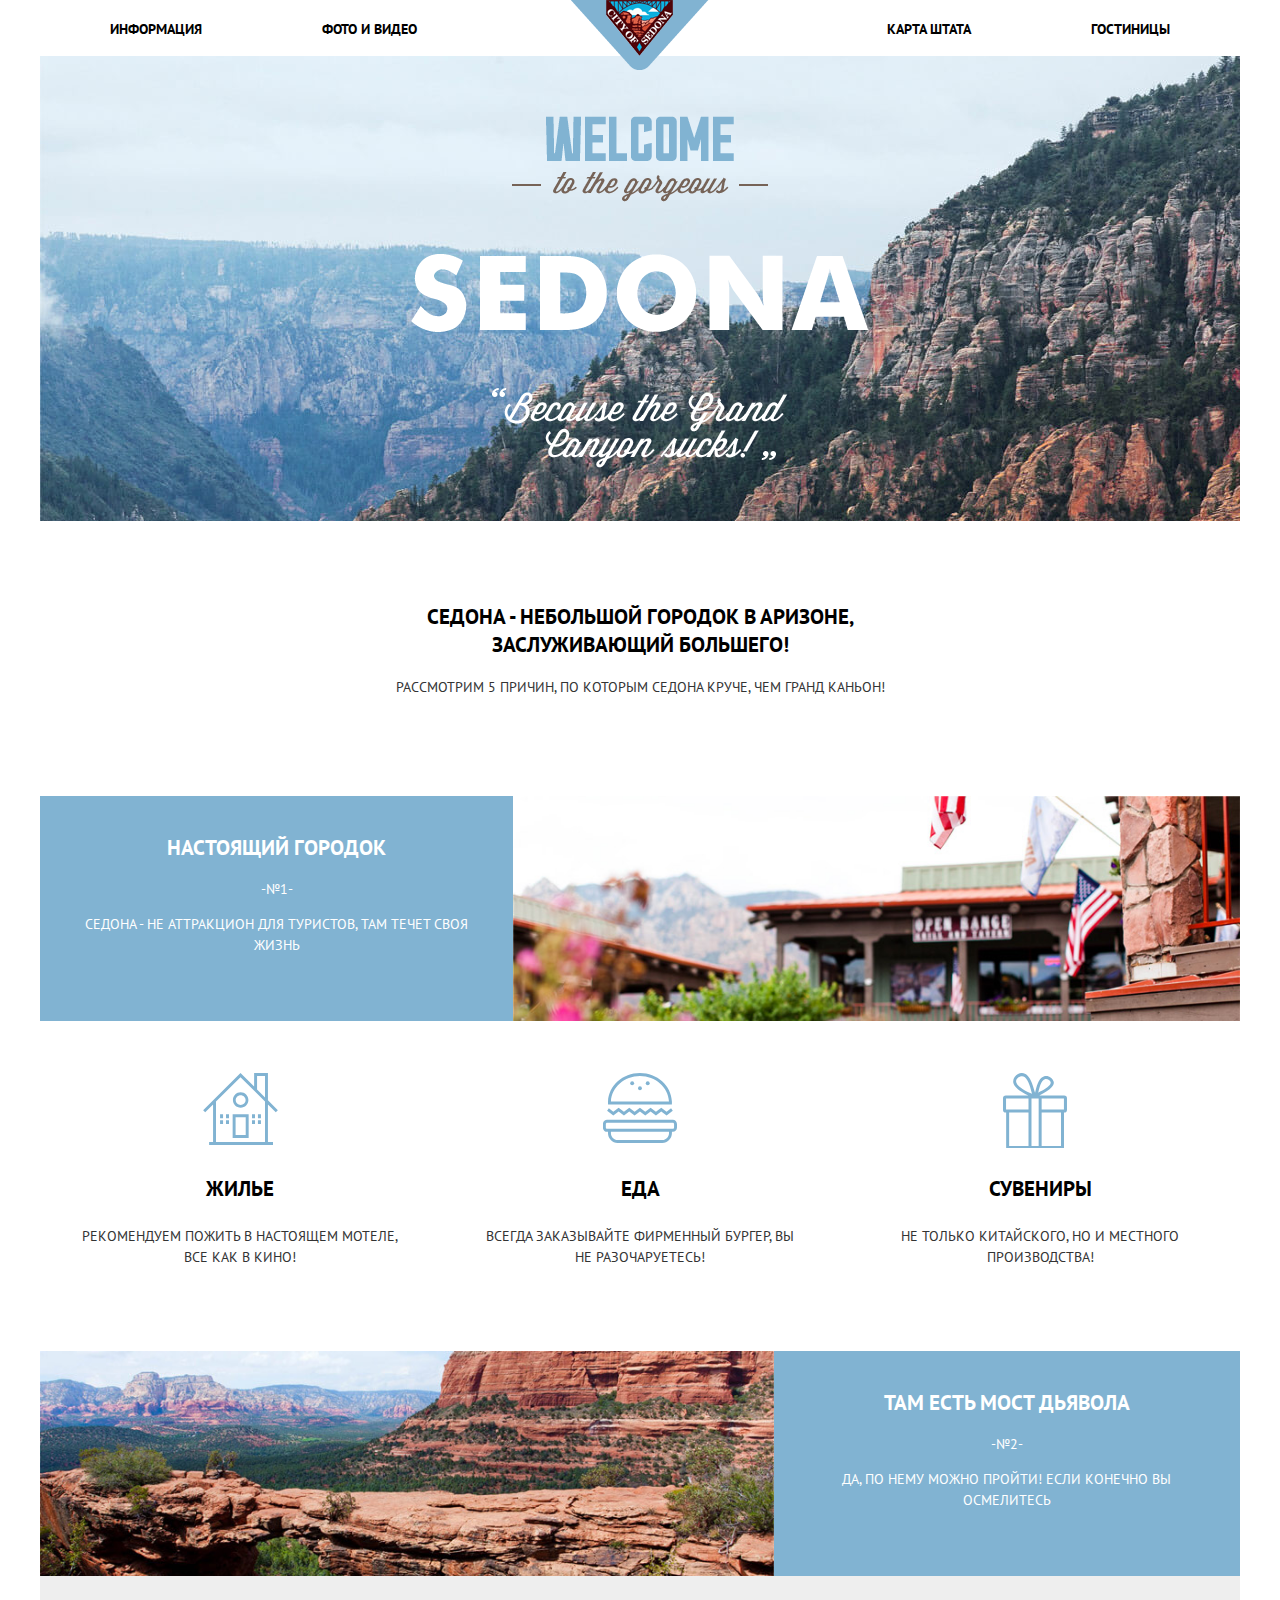
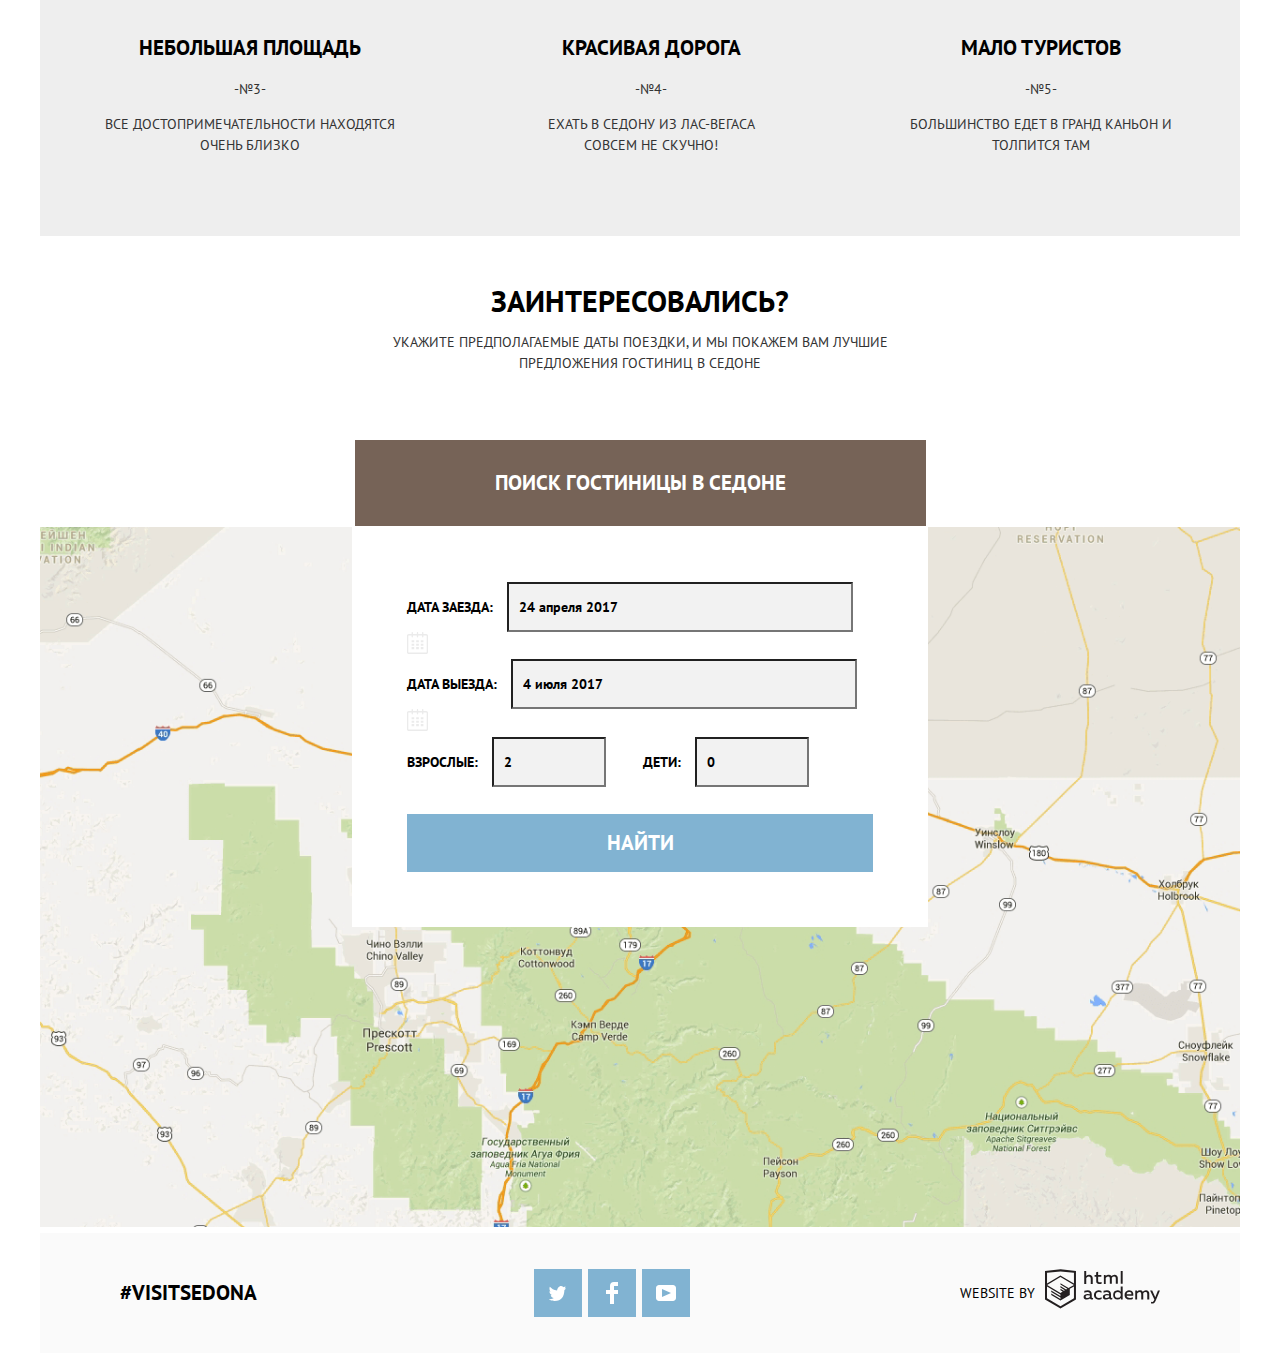
==== index.html @ d000ff0a "Изменения в сетке" ====
<!DOCTYPE html>
<html lang="ru">
  <head>
    <meta charset="utf-8">
    <title>Sedona</title>
    <link href="https://fonts.googleapis.com/css?family=PT+Sans:400,700&amp;subset=cyrillic" rel="stylesheet">
    <link href="css/normalize.css" rel="stylesheet">
    <link href="css/style.css" rel="stylesheet">
  </head>
  <body>
    <div class="container">
      <header class="main-header">
      <nav class="main-navigation">
        <a href="#" class="main-header-logo">
          <img src="img/logo.png" width="138" height="70" alt="Логотип города"></a>
        <ul class="site-navigation">
          <li class="site-navigation-item"><a href="#">Информация</a></li>
          <li class="site-navigation-item"><a href="#">Фото и видео</a></li>
          <li class="site-navigation-item"><a href="#">Карта штата</a></li>
          <li class="site-navigation-item"><a href="inner.html">Гостиницы</a></li>
        </ul>
      </nav>
    </header>
    <main class="main-page">
      <h1 class="visually-hidden">Седона</h1>
      <div class="city-view">
        <img src="img/name-sedona.png" width="458" height="352" alt="Sedona">
      </div>
      <section class="description">    
        <h2 class="visually-hidden">Описание</h2>
        <div class="description-wrap">
          <b class="city-description">Седона - небольшой городок в Аризоне, заслуживающий большего!</b>
          <p class="features-description">Рассмотрим 5 причин, по которым Седона круче, чем Гранд Каньон!</p>
        </div>
      </section>
      <section class="features">
        <h2 class="visually-hidden">Преимущества</h2>
          <ul class="features-list">
            <li class="feature-item-wrapper">
              <div class="feature-item feature-item-large">
                <h3>Настоящий городок</h3>
                <span>-№1-</span>
                <p>Седона - не аттракцион для туристов, там течет своя жизнь</p>
              </div>
              <div class="img-wrap"><img src="img/small-town.jpg" width="800" height="401" alt="Маленький городок"></div>
            </li>
            <li class="guideline">
              <h3 class="visually-hidden">Рекомендации</h3>
              <ul class="guideline-list">
                <li class="guideline-item guideline-item-housing">
                  <h4>Жилье</h4>
                  <p>Рекомендуем пожить в настоящем мотеле, все как в кино!</p>
                </li>
                <li class="guideline-item guideline-item-food">
                  <h4>Еда</h4>
                  <p>Всегда заказывайте фирменный бургер, вы не разочаруетесь!</p>
                </li>
                <li class="guideline-item guideline-item-souvenirs">
                  <h4>Сувениры</h4>
                  <p>Не только китайского, но и местного производства!</p>
                </li>
              </ul>
            </li>
            <li class="feature-item-wrapper">
              <div class="img-wrap"><img src="img/devil-bridge.jpg" width="800" height="400" alt="Мост дьявола"></div>
              <div class="feature-item feature-item-large">
                <h3>Там есть мост дьявола</h3>
                <span>-№2-</span>
                <p>Да, по нему можно пройти! Если конечно вы осмелитесь</p>
              </div>
            </li>
            <li class="feature-items"><ul class="features-list-small"><li class="feature-item feature-item-small">
              <h3>Небольшая площадь</h3>
              <span>-№3-</span>
              <p>Все достопримечательности находятся очень близко</p>
            </li>
            <li class="feature-item feature-item-small">
              <h3>Красивая дорога</h3>
              <span>-№4-</span>
              <p>Ехать в Седону из Лас-Вегаса совсем не скучно!</p>
            </li>
            <li class="feature-item feature-item-small">
              <h3>Мало туристов</h3>
              <span>-№5-</span>
              <p>Большинство едет в Гранд Каньон и толпится там</p>
            </li></ul></li>
          </ul>
      </section>
      <section class="search">
        <h2 class="visually-hidden">Поиск гостиницы</h2>
        <div class="search-wrap">
          <b class="interesting-search">Заинтересовались?</b>
          <p class="search-instruction">Укажите предполагаемые даты поездки,
          и мы покажем вам лучшие предложения гостиниц в Седоне</p>
        </div>
        <a href="#" class="button search-button">Поиск гостиницы в Седоне</a>
      </section>
      <div class="map">
        <img src="img/map.png" width="1280" height="747" alt="Карта Седоны">
        <article class="modal modal-search">
          <form class="hotel-search" method="get" action="https://echo.htmlacademy.ru">
            <p class="search-option search-option-large">
              <label class="search-name">Дата заезда:
                <input class="search-input" type="text" name="arrival" value="24 апреля 2017">
                <svg xmlns="http://www.w3.org/2000/svg" width="21" height="22" viewBox="0 0 21 22"><path d="M19.251 2.025h-2.845V.648c0-.381-.294-.689-.656-.689-.363 0-.656.308-.656.689v1.377h-3.938V.648c0-.381-.294-.689-.655-.689-.363 0-.657.308-.657.689v1.377H5.906V.648c0-.381-.294-.689-.656-.689-.363 0-.657.308-.657.689v1.377H1.75C.784 2.025 0 2.847 0 3.862v16.302C0 21.179.784 22 1.75 22h17.501c.966 0 1.749-.821 1.749-1.836V3.862c0-1.015-.783-1.837-1.749-1.837zm.437 18.139a.448.448 0 0 1-.437.459H1.75a.45.45 0 0 1-.438-.459V3.862a.45.45 0 0 1 .438-.459h2.844v1.378c0 .381.294.689.657.689.362 0 .656-.308.656-.689V3.403h3.938v1.378c0 .381.294.689.657.689.361 0 .655-.308.655-.689V3.403h3.938v1.378c0 .381.293.689.656.689.362 0 .656-.308.656-.689V3.403h2.845c.241 0 .437.206.437.459v16.302z"/><path d="M4.594 8.225h2.625v2.066H4.594zM4.594 11.668h2.625v2.067H4.594zM4.594 15.112h2.625v2.066H4.594zM9.188 15.112h2.625v2.066H9.188zM9.188 11.668h2.625v2.067H9.188zM9.188 8.225h2.625v2.066H9.188zM13.781 15.112h2.625v2.066h-2.625zM13.781 11.668h2.625v2.067h-2.625zM13.781 8.225h2.625v2.066h-2.625z"/></svg>
              </label>
            </p>
            <p class="search-option search-option-large">
              <label class="search-name">Дата выезда:
                <input class="search-input" type="text" name="departure" value="4 июля 2017">
                <svg xmlns="http://www.w3.org/2000/svg" width="21" height="22" viewBox="0 0 21 22"><path d="M19.251 2.025h-2.845V.648c0-.381-.294-.689-.656-.689-.363 0-.656.308-.656.689v1.377h-3.938V.648c0-.381-.294-.689-.655-.689-.363 0-.657.308-.657.689v1.377H5.906V.648c0-.381-.294-.689-.656-.689-.363 0-.657.308-.657.689v1.377H1.75C.784 2.025 0 2.847 0 3.862v16.302C0 21.179.784 22 1.75 22h17.501c.966 0 1.749-.821 1.749-1.836V3.862c0-1.015-.783-1.837-1.749-1.837zm.437 18.139a.448.448 0 0 1-.437.459H1.75a.45.45 0 0 1-.438-.459V3.862a.45.45 0 0 1 .438-.459h2.844v1.378c0 .381.294.689.657.689.362 0 .656-.308.656-.689V3.403h3.938v1.378c0 .381.294.689.657.689.361 0 .655-.308.655-.689V3.403h3.938v1.378c0 .381.293.689.656.689.362 0 .656-.308.656-.689V3.403h2.845c.241 0 .437.206.437.459v16.302z"/><path d="M4.594 8.225h2.625v2.066H4.594zM4.594 11.668h2.625v2.067H4.594zM4.594 15.112h2.625v2.066H4.594zM9.188 15.112h2.625v2.066H9.188zM9.188 11.668h2.625v2.067H9.188zM9.188 8.225h2.625v2.066H9.188zM13.781 15.112h2.625v2.066h-2.625zM13.781 11.668h2.625v2.067h-2.625zM13.781 8.225h2.625v2.066h-2.625z"/></svg>
              </label>
            </p>
            <p class="search-option search-option-small">
              <label class="search-name">Взрослые:
                <input class="search-input" type="number" name="adult" value="2">
              </label>
            </p>
            <p class="search-option search-option-small">
              <label class="search-name">Дети:
                <input class="search-input" type="number" name="child" value="0">
              </label>
            </p>
            <button class="button search-button-submit" type="submit">Найти</button>
          </form>
        </article>
      </div>
    </main>
    <footer class="main-footer">
      <strong class="footer-visit">#VISITSEDONA</strong>
      <div class="footer-social">
        <ul class="social-list">
          <li><div class="row"><a class="button social-button" href="#"><span class="visually-hidden">Твиттер</span>
            <svg class="social-icon" xmlns="http://www.w3.org/2000/svg" xmlns:xlink="http://www.w3.org/1999/xlink" width="17" height="15" viewBox="0 0 17 15"><path d="M10.95.144c1.685-.496 2.984.27 3.577 1.179.673-.231 1.331-.481 2.011-.708a2.345 2.345 0 0 1-.857 1.768c.685.17 1.304-.491 1.304-.491-.169 1-1.006 1.788-1.563 2.024-.231 6.75-3.175 11.217-10.077 11.082h-.446c-.41 0-4.164-.46-4.898-1.887 2.271.196 3.893-.422 4.693-1.177-.96-.3-2.679-.477-2.979-2.95.349.106.564.228 1.19.119C1.705 8.247.374 7.53.448 5.33c.285.328 1.067.536 1.34.472C1.085 5.561-.182 2.442.894.85c1.818 1.854 3.735 3.606 7.152 3.773C8.254 2.33 9.183.793 10.95.144z"/></svg></a></div></li>
          <li><div class="row"><a class="button social-button" href="#"><span class="visually-hidden">Фейсбук</span>
            <svg class="social-icon" xmlns="http://www.w3.org/2000/svg" width="12" height="22" viewBox="0 0 12 22"><path d="M12 4V0H8a4 4 0 0 0-4 4v4H0v4h4v10h4V12h4V8H8V4h4z"/></svg></a></div></li>
          <li><div class="row"><a class="button social-button" href="#"><span class="visually-hidden">Ютуб</span>
            <svg class="social-icon" xmlns="http://www.w3.org/2000/svg" xmlns:xlink="http://www.w3.org/1999/xlink" width="20" height="16" viewBox="0 0 20 16"><path d="M17 0H3C1.35 0 0 1.35 0 3v10c0 1.65 1.35 3 3 3h14c1.65 0 3-1.35 3-3V3c0-1.65-1.35-3-3-3zM6.027 11.998V4.002L15.014 8l-8.987 3.998z"/></svg></a></div></li>
        </ul>
      </div>
      <div class="footer-copyright">
        <p>Website by</p>
        <a href="https://htmlacademy.ru/intensive/htmlcss">
          <svg class="logo-htmlacademy" id="Layer_1" data-name="Layer 1" xmlns="http://www.w3.org/2000/svg" width="115" height="40" viewBox="0 0 108.08 36.85"><title>logo-htmlacademy-small1</title><path d="M44.61,26.88a2,2,0,0,0,.55-0.1v1.33a3.25,3.25,0,0,1-1.18.21,1.67,1.67,0,0,1-1.67-1,4.84,4.84,0,0,1-3.14,1.08c-1.51,0-2.91-.83-2.91-2.55,0-2.13,2-2.79,3.71-2.79a11.08,11.08,0,0,1,2.17.25v-0.3c0-1-.76-1.77-2.19-1.77a7.42,7.42,0,0,0-3,.64v-1.7a10.21,10.21,0,0,1,3.19-.55c2.36,0,3.81,1.12,3.81,3.65v3a0.54,0.54,0,0,0,.49.59h0.17Zm-6.44-1.13A1.35,1.35,0,0,0,39.63,27h0.11a3.39,3.39,0,0,0,2.41-1V24.58a9.72,9.72,0,0,0-1.81-.21c-1,0-2.16.33-2.16,1.38h0Zm12.36-6.11a5,5,0,0,1,2.57.64V22a4.08,4.08,0,0,0-2.3-.7,2.75,2.75,0,1,0,0,5.49,5,5,0,0,0,2.43-.64v1.71a6.27,6.27,0,0,1-2.76.57A4.21,4.21,0,0,1,46,24.51q0-.21,0-0.41a4.32,4.32,0,0,1,4.18-4.46h0.38Zm12.17,7.24a2,2,0,0,0,.55-0.1v1.33a3.25,3.25,0,0,1-1.18.21,1.67,1.67,0,0,1-1.67-1,4.84,4.84,0,0,1-3.14,1.08c-1.51,0-2.91-.83-2.91-2.55,0-2.13,2-2.79,3.71-2.79a11.08,11.08,0,0,1,2.17.25v-0.3c0-1-.76-1.77-2.19-1.77a7.42,7.42,0,0,0-3,.64v-1.7a10.21,10.21,0,0,1,3.19-.55c2.36,0,3.81,1.12,3.81,3.65v3a0.54,0.54,0,0,0,.49.59h0.17Zm-6.44-1.13A1.35,1.35,0,0,0,57.73,27h0.11a3.39,3.39,0,0,0,2.41-1V24.58a9.72,9.72,0,0,0-1.81-.21c-1.06,0-2.16.33-2.16,1.38h0ZM73,16V28.2H71.35V26.88a3.88,3.88,0,0,1-3.19,1.54,4.4,4.4,0,0,1,0-8.78,3.81,3.81,0,0,1,3,1.3V16H73Zm-4.53,5.22a2.76,2.76,0,1,0,0,5.52A2.86,2.86,0,0,0,71.15,25V23A2.91,2.91,0,0,0,68.49,21.27ZM79,19.64c3.31,0,4.46,2.68,3.92,5.09H76.7c0.21,1.5,1.67,2.11,3.19,2.11a6.11,6.11,0,0,0,2.64-.59v1.6a7.14,7.14,0,0,1-3,.57C77,28.42,74.78,27,74.78,24a4.18,4.18,0,0,1,4-4.39H79Zm0.09,1.54a2.28,2.28,0,0,0-2.44,2.1v0.06H81.3A2,2,0,0,0,79.13,21.18Zm5.73,7V19.87h1.65v1a3.81,3.81,0,0,1,2.78-1.27A2.86,2.86,0,0,1,91.89,21a4.12,4.12,0,0,1,2.91-1.33A3.06,3.06,0,0,1,98,23V28.2h-1.9V23.05a1.59,1.59,0,0,0-1.42-1.75H94.42a2.8,2.8,0,0,0-2.07,1.12V28.2h-1.9V23.05A1.59,1.59,0,0,0,89,21.31H88.8a3,3,0,0,0-2.21,1.29v5.63H84.86Zm21.31-8.33h1.9l-3.91,9.46c-0.9,2.17-2.09,2.86-3.35,2.86a4.76,4.76,0,0,1-1.1-.14V30.46a2.86,2.86,0,0,0,.85.12c0.9,0,1.58-.64,2.07-1.9l0.17-.42-4-8.4h2l2.86,6.29ZM38.73,1.46V6.22a3.81,3.81,0,0,1,2.7-1.14,3.25,3.25,0,0,1,3.44,3.4v5.15H43V8.72a1.81,1.81,0,0,0-1.61-2h-0.3a2.93,2.93,0,0,0-2.32,1.39v5.52h-1.9V1.46h1.9ZM49.94,2.31v3h3V6.91h-3v3.81c0,1.1.5,1.46,1.58,1.46a4.49,4.49,0,0,0,1.69-.33v1.6A6.8,6.8,0,0,1,51,13.8a2.55,2.55,0,0,1-2.86-2.74V6.89H46.58V5.26h1.5V2.74Zm5.4,11.31V5.28H57v1A3.81,3.81,0,0,1,59.77,5a2.86,2.86,0,0,1,2.6,1.33A4.12,4.12,0,0,1,65.28,5,3.06,3.06,0,0,1,68.44,8.4v5.21h-1.9V8.46a1.59,1.59,0,0,0-1.42-1.75H64.89a2.8,2.8,0,0,0-2.07,1.12v5.78h-1.9V8.46A1.59,1.59,0,0,0,59.5,6.71H59.27A3,3,0,0,0,57.06,8v5.63H55.34ZM71.17,1.45H73V13.6H71.17V1.45ZM14.71,0H14.55L0,1.54V28.21l14.55,8.66,14.55-8.66V1.54Zm12.5,27.1L14.55,34.64,1.9,27.12V16.18l12.59,7.5V25L5.86,19.9v1.31l8.68,5.21v1.39L5.87,22.65V24l8.68,5.21,8.75-5.24V18.31L27.2,16V27.12Zm0-12.53-3.48,2-1.6,1L14.51,13v1.31L21,18.23H21l-0.14.09-1,.54-5.37-3.2V17l4.24,2.52-1,.67-3.2-1.9v1.31l2.1,1.24L14.5,22.1,2,14.65,14.51,7.11Zm0-1.32L14.49,5.76,1.91,13.25v-10L14.56,1.92,27.21,3.25v10h0Z" transform="translate(0 -0.02)"/></svg>
        </a>
      </div>
    </footer></div>
  </body>
</html>
---- css/style.css ----
body {
    margin: 0;
    padding: 0;
  
    font-family: "PT Sans", Arial, sans-serif;
    font-size: 14px;
    line-height: 21px;
    font-weight: 400;
    color: #333333;
    text-transform: uppercase;
    
    background-color: #ffffff;
  }
a {
    text-decoration: none;
  }
  img {
    max-width: 100%;
    height: auto;
  }
.main-header {
    height: 56px;
  }
.main-navigation {
    line-height: 26px;
    font-weight: bold;
    color: #000000;
    height: 56px;
    background-color: #ffffff;
    display: flex;
    position: relative;
  }
.container {
  padding: 0;
  margin:0 auto;
  max-width:1200px;
  padding:0 40px;
}
.main-header-logo {
    width: 138px;
    height: 70px;
    position: absolute;
    top: 0;
    left: 50%;
    margin-left:-69px; 
  }
.site-navigation {
    margin:0 auto;
    min-height: 56px;
    width: 1200px;
    list-style: none;
    padding: 0 10px;
    display: flex;
    justify-content: space-between;
  }
.site-navigation-item {
    max-width: 239px;
    padding:16px 60px;
  }
.site-navigation-item:nth-child(2) {
    margin-right:auto; 
  }
.site-navigation a {
    color: #000000;
    text-align: center;
    transition: all 0.10s linear;
  }
.site-navigation a:hover,
.site-navigation a:focus {
    color: #81b3d2;
  }
.site-navigation a:active {
    color: rgba(0, 0, 0, 0.3);
  }
.site-navigation-current a {
    color: #766357;
  }
.city-view {
    background-image: url("../img/index-sedona.jpg");
    background-position: top center;
    background-repeat: no-repeat;
    max-width: 1200px;
    min-height: 465px;
    display: flex;
    padding: 0;
  }
.city-view img {
    margin: auto;
    margin-top: 60px;   
  }
.description {
    background-color:transparent;
    text-align: center;
    line-height: 26px;
    background-image: url("../img/frame.png");
    background-position: top center;
    background-repeat: no-repeat;
    min-height: 275px;
    display: flex;  
  }  
.description-wrap {
    margin: auto;
    width: 575px;
  }
.description b {
    font-size: 21px;
    font-weight: bold;
    color: #000000;
  }
.features-list,
.guideline-list {
    list-style: none;   
    margin: 0;
    padding: 0;
  }
.features-list {
  display: flex;
  flex-direction: column;
  max-width: 1200px;
}
.feature-item-wrapper {
    min-height:;
    max-width: 1200px;
    padding: 0;
    display: flex;
  }
.feature-item.feature-item-large {
    text-align: center;
    color: #ffffff;
    padding:20px 40px;
    background-color: #81b3d2;
    margin: 0;
  }
.feature-item-wrapper .img-wrap {
    height:225px ;
    width: 800px;
    overflow: hidden;
  }
.feature-item.feature-item-large h3 {
    font-size: 21px;
    font-weight: bold;
    color: #ffffff;
  }
.guideline-list {
    display: flex;
    min-height:330px;
    justify-content: space-between;
    background-color: white;
    margin:0;
    align-items: center;
    width:100%;
  }
.guideline-item {
    text-align: center;
    width: 33.33%;
    min-height: 120px;
    padding: 40px;
    padding-top: 100px;
    position: relative;
  }
.guideline-item-housing::before {
    content: "";
    position: absolute;
    top:60px;
    left:50%;
    margin: -37px;
    width: 75px;
    height: 75px;
    
    background-color: white;
    background-image: url("../img/svg/icon-1.svg");
    background-repeat: no-repeat;
    background-position: 0 0;
  }
  .guideline-item-food::before {
    content: "";
    position: absolute;
    top:60px;
    left:50%;
    margin: -37px;
    width: 75px;
    height: 75px;
    
    background-color: white;
    background-image: url("../img/svg/icon-3.svg");
    background-repeat: no-repeat;
    background-position: 0 0;
  }
  .guideline-item-souvenirs::before {
    content: "";
    position: absolute;
    top:60px;
    left:50%;
    margin: -37px;
    width: 75px;
    height: 75px;
    
    background-color: white;
    background-image: url("../img/svg/icon-2.svg");
    background-repeat: no-repeat;
    background-position: 0 0;
  }
.guideline-item h4 {
    font-size: 21px;
    font-weight: bold;
    color: #000000;
  }
.feature-item {
    text-align: center;
  
    background-color: #eeeeee;
  } 
.feature-item h3 {
    font-size: 21px;
    font-weight: bold;
    color: #000000;
  }
.features-list-small {
    width: 100%;
    min-height: 260px;
    display: flex;
    justify-content: space-between;
    background-color: #eeeeee;
    list-style: none;
    padding: 0;
  }
.feature-item-small {   
    padding: 40px 60px;
}
.search {
    text-align: center;
    min-height: 291px;
    display: flex;
    flex-direction: column;
    justify-content: center;
    align-items: center;
  }
.search-wrap {
    max-width: 500px;
    padding: 52px;
  }
.search b {
    font-size: 30px;
    font-weight: bold;
    color: #000000;
  }
.button {
  display: inline-block;
  padding: 10px 30px;
    font: inherit;
    text-align: center;
    font-weight: bold;
    color: #ffffff;
    vertical-align: middle;
    text-transform: uppercase;
    transition: all 0.10s linear;
   
    background-color: #81b3d2;
    border: none;
  }
.button:hover,
.button:focus {
    background-color: #669ec0;
  }
.button:active {
    background-color: #5496bd;
    color:rgba(255, 255, 255, 0.3);
  }
.search-button {
    font-size: 21px;
    line-height: 26px;
    transition: all 0.10s linear;
    max-width: 576px;
    padding: 30px 140px;

    background-color: #766357;
  }
.search-button:hover,
.search-button:focus {
    background-color: #604e43;
  }
.search-button:active {
    background-color: #503e33;
    color:rgba(255, 255, 255, 0.3);
  }

.search-option {
    color: #000000;
    line-height: 26px;
    font-weight: bold; 
  }
.search-option input {
    font: inherit;
    color: #000000;
    transition: all 0.10s linear;

    background-color: #f2f2f2;
  }
.search-option input:hover {
    background-color: #ebebeb;
  }
.search-option input:focus {
    background-color: #ffffff;
    border: 5px solid #ebebeb;
  }
.search-button-submit {
  width: 100%;
    line-height: 26px;
    font-size: 21px;
  }
.map {
  position: relative;
  max-width: 1200px;
  overflow: hidden;
}
.modal-search {
  position: absolute;
  top:0;
  left:50%;
  margin-left: -288px;
  background-color: white;
  height: 400px;
  max-width: 576px;
  display: flex;
  
}
.hotel-search {
  display: flex;
  flex-wrap: wrap;
  justify-content: space-between;
  padding: 55px;
}
.search-option-large {
  width: 460px;
  max-height: 40px;
  margin:0;
  margin-bottom: 25px;
}
.search-option-small {
  width: 230px;
  max-height: 40px;
  margin:0;
  margin-bottom: 25px;
}
.search-option label {
  display: block;
  position: relative;
}
.search-option-large input {
  box-sizing: border-box;
  width: 346px;
  padding:10px;
  margin-left: 10px;
  
}
.search-option-large svg path {
    position: absolute;
    left: 10px;
    top: 10px;
    fill: #ebebeb;
    transition: all 0.10s linear;
  }
.search-option-large svg:hover path,
.search-option-large svg:focus path {
    fill: #000000;
}
.search-option-large svg:active path {
  fill:#81b3d2;
}
.search-option-small input {
  box-sizing: border-box;
  width: 114px;
  padding:10px;
  margin-left: 10px;
}
.main-footer {
    color: #000000;
    line-height: 26px;
    background-color:rgba(250, 250,250, 0.9);
    min-height:120px;
    max-width: 1200px;
    display:flex;
    justify-content: space-between;
    align-items: center;
    padding: 0 80px;
  }
.main-footer strong {
    font-size: 21px;
    font-weight: bold;
    text-align: center;
  }
.footer-visit {
    display: block;
    margin: 0;
  }
.footer-social {
    text-align: center;
    margin: 0;
    display: flex;
    justify-content: space-between;
  }
.footer-copyright {
    margin: 0;
    display: flex;
    justify-content: space-between;
    align-items: center;
    width: 200px;
  }
.visually-hidden:not(:focus):not(:active),
input[type="checkbox"].visually-hidden,
input[type="radio"].visually-hidden {
    position: absolute;

    width: 1px;
    height: 1px;
    margin: -1px;
    border: 0;
    padding: 0;

    white-space: nowrap;

    clip-path: inset(100%);
    clip: rect(0 0 0 0);
    overflow: hidden;
  }
.row {
    display: flex;
  }
.social-button {
    margin-left: 6px;
    display: flex;
    align-items: center;
    justify-content: center;
    width: 48px;
    height: 48px;
    padding: 0;
    transition: all 0.10s linear;
  }
.social-icon {
    fill: #ffffff;
    transition: all 0.10s linear;
  }
.social-button:active .social-icon {
    fill: rgba(255, 255, 255, 0.3);
}
.social-list {
    list-style: none;
    display: flex;
    justify-content: space-between;
    margin: 0 auto;
    padding: 0;
  }
.logo-htmlacademy {
    fill: #231f20;
    transition: all 0.10s linear;
  }
.logo-htmlacademy:hover,
.logo-htmlacademy:focus {
    fill: #81b3d2;
  }
.logo-htmlacademy:active {
    fill: #bdbbbc;
  }
.filters {
    color: #ffffff;
  
    background-color: #766357;
    background-image: url("../img/background-sedona.jpg");
    background-position: top center;
    background-repeat: no-repeat;
    width: 100%;
    max-height: 218px;
  }
  .filters-wrapper {
    display: flex;
    justify-content: space-between;
    align-items: center;
    padding: 30px 60px;
  }
.filters fieldset {
    border: none;
    min-width: 180px;
    max-height:175px;
  }
  .filters fieldset:nth-child(2) {
    margin-right: auto;
  }
  .filters fieldset:nth-child(3) {
    align-self: flex-start;
  }
.filters legend {
    font-size: 16px;
    font-weight: bold;
    margin-bottom: 9px;
  }
.filters ul {
    list-style: none;
    padding: 0;
    margin: 0;
  }
.filters label {
    cursor: pointer;
  }
.filter-option {
  margin-bottom: 20px;
}
.filter-range {
    background-color:transparent;
    font-weight: normal;
  }
.price-controls {
  position: relative;

    height: 36px;
    margin-bottom: 20px;
    font-size: 0;

    border: 2px solid #ffffff;
    border-radius: 2px;
  }
  .price-controls::after {
    content: "";
    position: absolute;
    top: 50%;
  left: 50%;

    width: 2px;
    height: 22px;
  
    background: #ffffff;
    transform: translate(-50%, -50%);
  }  
.price-controls label {
    display: inline-block;
  
    font-size: 14px;
    line-height: 38px;
    vertical-align: top;
  
    cursor: pointer;
  }
.price-controls .min-price,
.price-controls .max-price {
  width: 90px;
  padding-left: 65px;
}
.price-controls input {
  width: 50px;
  margin: 0;

  color: inherit;
  font: inherit;

  background: none;
  border: none;
}
.range-controls {
  position: relative;

  margin-bottom: 32px;
}
.range-controls .scale {
  height: 2px;

  background: rgba(255, 255, 255, 0.3);
}
.range-controls .bar {
  width: 80%;
  height: 2px;

  background: #ffffff;
}
.range-toggle {
  position: absolute;
  top: -9px;

  width: 4px;
  height: 4px;

  background: #ababab;
  border: 8px solid #ffffff;
  border-radius: 50%;
  box-shadow: 0 2px 1px 0 rgba(0, 1, 1, 0.2);
  cursor: pointer;
}
.range-toggle:hover {
  background: #1c4f80;
}

.range-toggle-min {
  left: 0;
}
.range-toggle-max {
  left: 80%;
}
.filter-input {
    font: inherit;
    color: #ffffff;

    background-color: transparent;
  }
.filter-input-checkbox:disabled {
    color: #6a6a6a;
  }
.filter-button {
    display: block;
    margin: 0 auto;
    padding: 6px 35px;
  
    font-size: 14px;
    line-height: 20px;
    color: #ffffff;
    text-transform: uppercase;
  
    background: transparent;
    border: 2px solid #ffffff;
    border-radius: 2px;
    cursor: pointer;
  }
.filter-button:focus,
.filter-button:hover {
    color: #000000;
    background-color: #ffffff;
  }
.sorting {
    display: flex;
    max-width: 1200px;
    height:88px;
    justify-content: space-around;
    align-items: center;
    padding: 0 60px;
    border-bottom: 1px solid rgba(0, 0, 0, 0.3);
  }
.sort {
  margin-right: auto;
  padding:20px 30px ;
}
.sorting-results {
    line-height: 26px;
    font-size: 21px;
    color: #000000;
    min-width: 118px;
    padding: 20px 30px;
    padding-left:0; 
  }
.sorting-list {
    display: flex;
    width: 100%;
    justify-content: space-between; 
    padding: 0;
    align-items: center;
  }
.sorting-item {
    padding: 20px 30px;
}
.sorting-item:nth-child(3) {
  margin-right: auto;
}
.sorting-item:nth-child(4),
.sorting-item:nth-child(5) {
  padding: 30px 5px;
}
.sorting-icon {
  fill: rgba(0, 0, 0, 0.3);
  transition: all 0.10s linear;
}
.sorting-icon:hover,
.social-icon:focus {
  fill: #000000;
}
.social-icon:active,
.social-icon-current {
  fill: #81b3d2;
}
.sorting-item a {
    line-height: 18px;
    font-size: 12px;
    color: rgba(0, 0, 0, 0.3);
    text-decoration: underline dotted #81b3d2;
    transition: all 0.10s linear;
  }
.sorting-item a:hover,
.sorting-item a:focus {
    color:#81b3d2;
    text-decoration: underline dotted #81b3d2;
  }
.sorting-item a:active {
    color:#000000;
    text-decoration: none;
  }
.sorting-item-current a {
    color: #81b3d2;
    text-decoration: none;
  }
.sorting-list,
.results-list {
    list-style: none;
  }
.results-list {
    display: flex;
    max-width: 1200px;
    min-height:450px;
    flex-direction: column;
    justify-content: space-between;
    align-items: center;
    padding: 0 60px;
    margin: 0;
  }
.result-item {
    display:flex;
    width:100%;
    min-height:150px;
    justify-content: space-between;
    align-items: center;
    border-bottom: 1px solid rgba(0, 0, 0, 0.3);
    padding: 30px 60px;
  }
.result-item .img-wrap {

}
.result-item img {
  display: inline-block;
}
.result-wrap {
    width: 280px;
    display:flex;
    flex-direction: column;
    margin-left:30px;
    margin-right: auto;
    padding: 0;
    align-items: flex-start;
  }
.result-wrap p {
  margin: 0;
}
.rate-wrap {
display: flex;
flex-direction: column;
height: 95px;
justify-content: space-between;
align-items: flex-end;
}
.rate {
  padding:5px 10px;
}
.stars {
  display: flex;
}
.star {
  content: "";
  width: 19px;
  height: 19px;
  margin-left: 7px;
  
  background-color: white;
  background-image: url("../img/svg/star.svg");
  background-repeat: no-repeat;
  background-position: 0 0;
}
.button-wrapper {
  display:flex;
  margin: 0;
  justify-content: space-between;
}
.result-item p {
  display: flex;
  margin-bottom: 10px;
  width: 190px;
  justify-content: space-between;
}
.result-item h3 {
    font-weight: bold;
    font-size: 21px;
    line-height: 26px;
    color: #000000;
    transition: all 0.10s linear;
    padding: 0px;
    margin: 0;
    margin-bottom:10px; 
  }
.result-item h3:hover,
.result-item h3:focus {
    color:#81b3d2;
  }
.result-item h3:active {
    color: rgba(0, 0, 0, 0.3);
  }
.result-item .rate {
    color:#666666;
    background-color: #f2f2f2;
  }
.button-booking {
    background-color: #766357;
    transition: all 0.10s linear;
    padding:8px 15px;
    margin-left: 16px;
  }
.button-more {
  padding:8px 15px;
}
.button-booking:hover,
.button-booking:focus {
    background-color: #604e43;
  }
.button-booking:active {
    color: #857871;
    background-color: #503e33;
  }
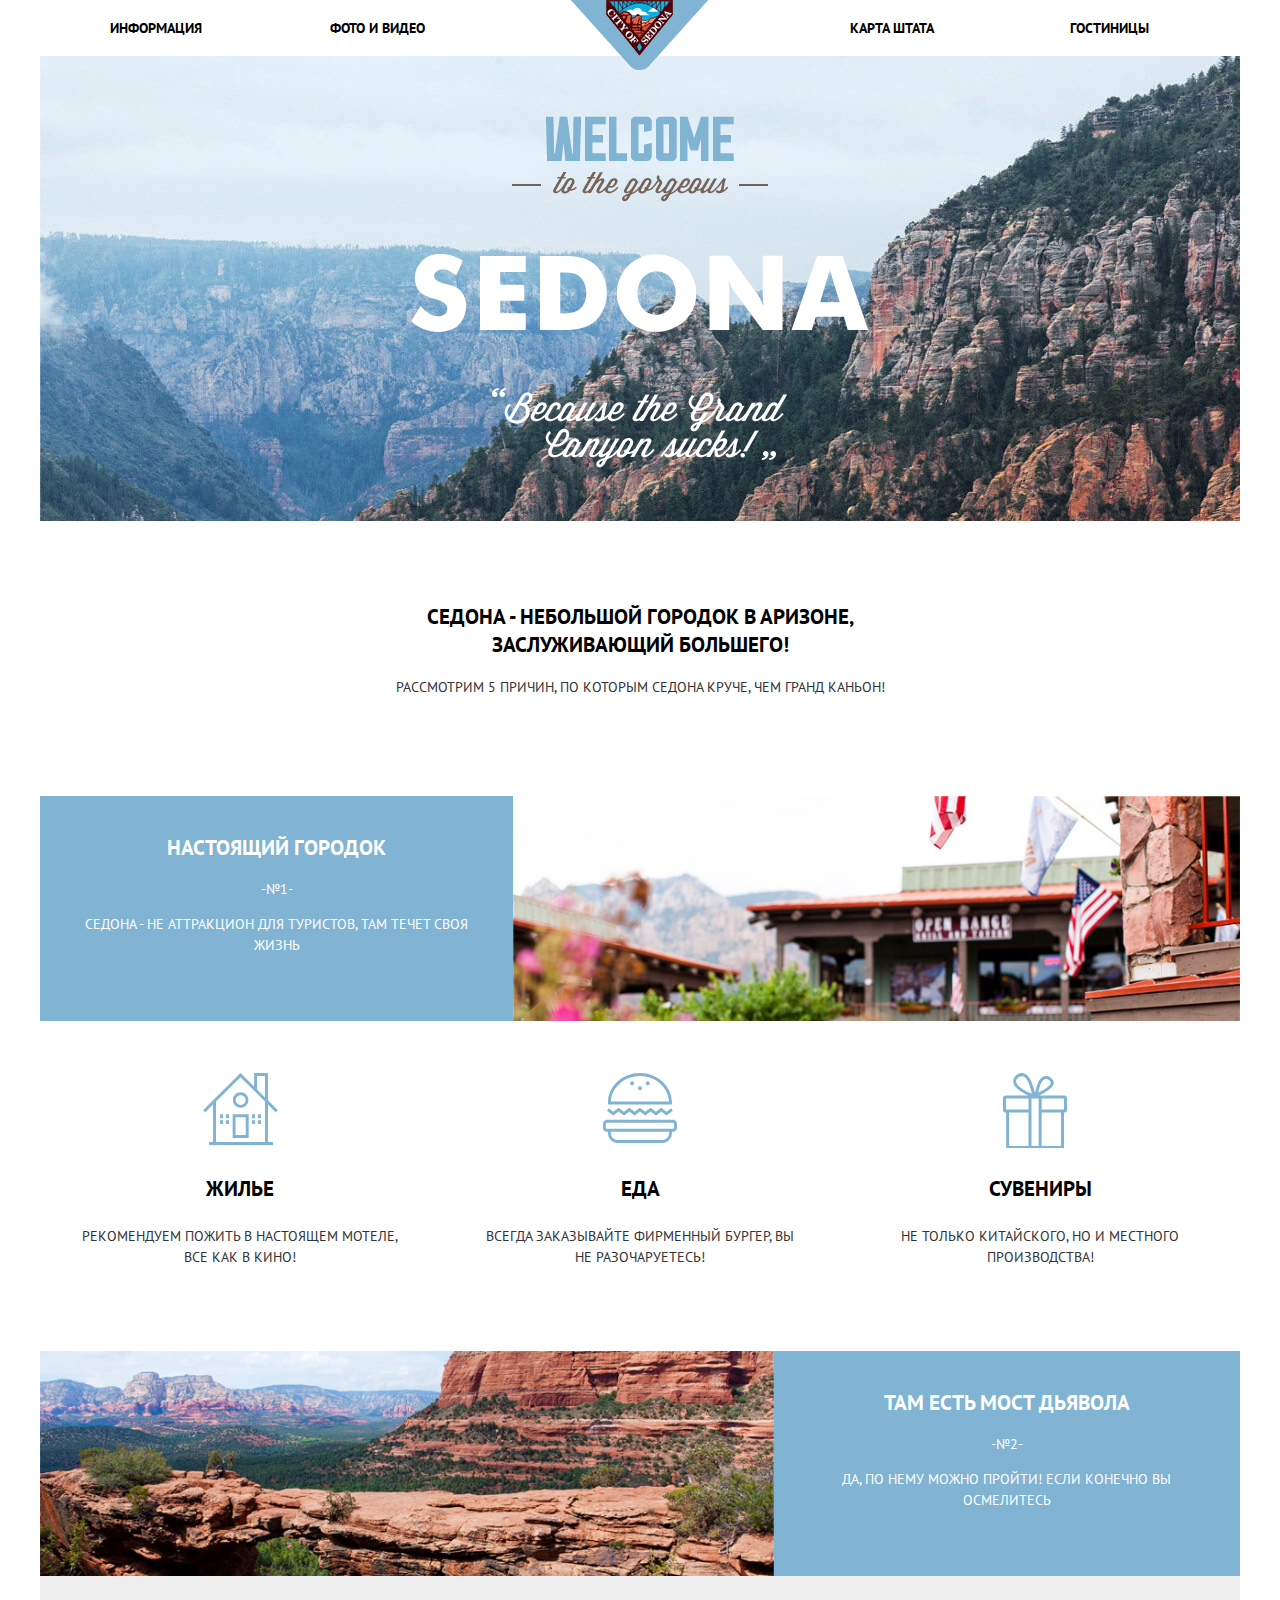
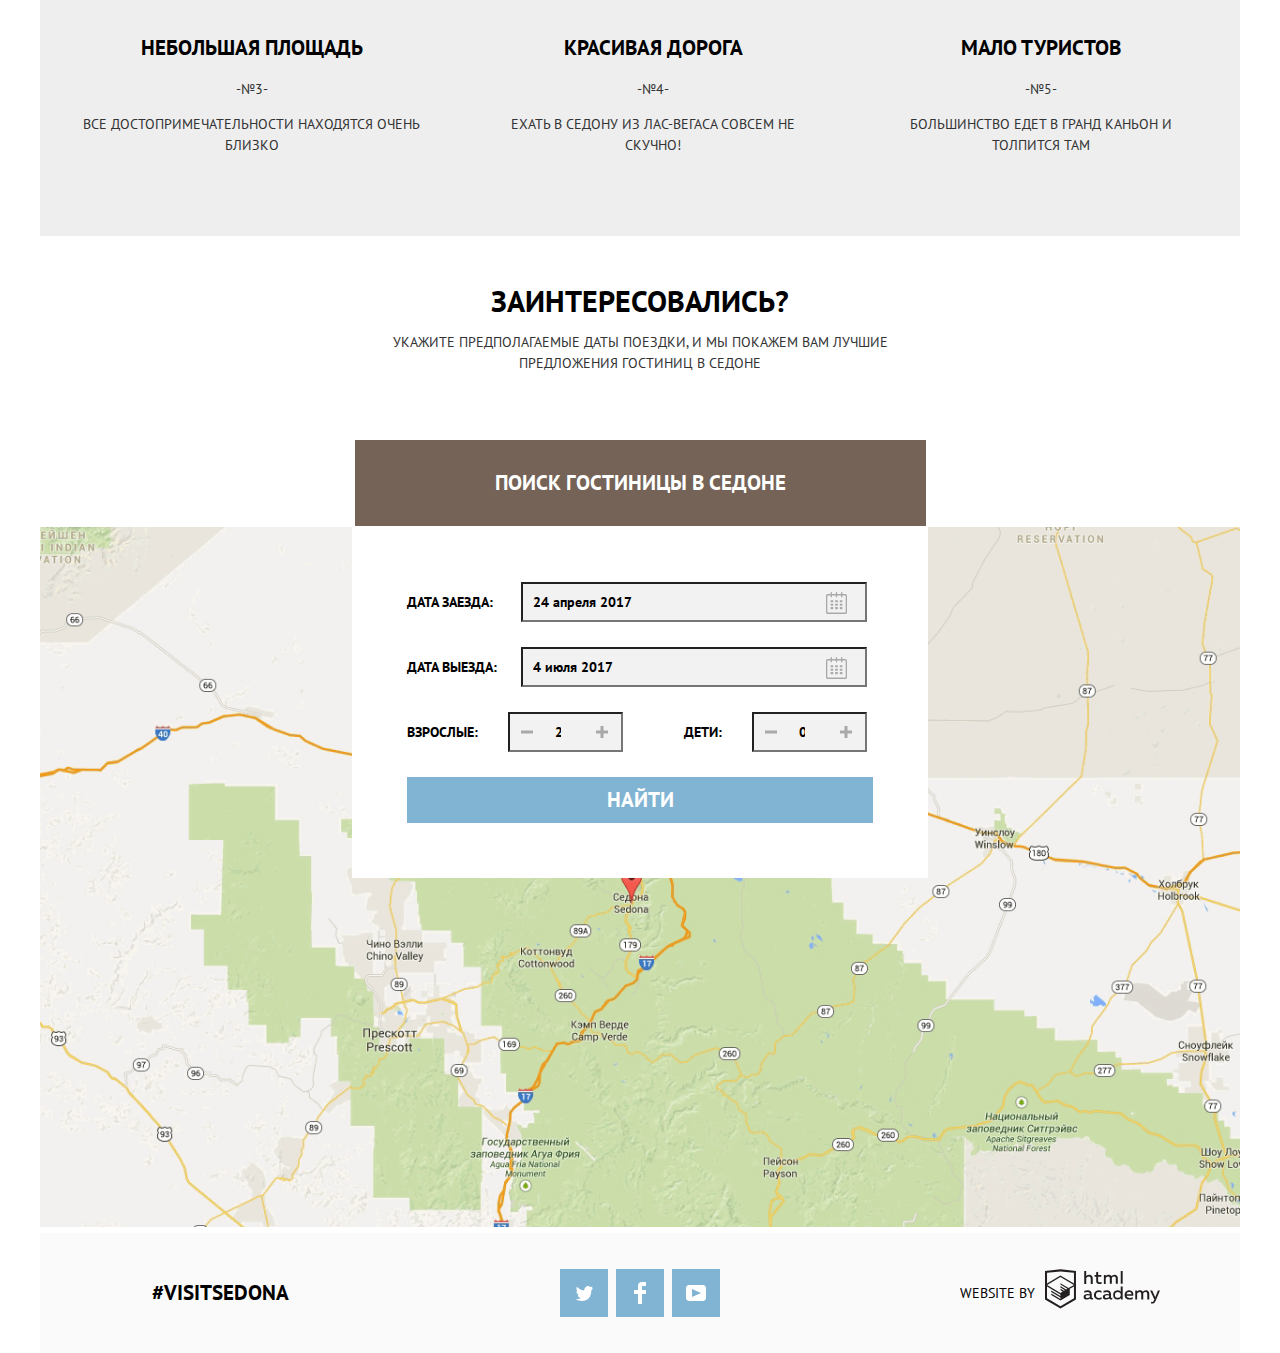
==== commit 8ee6c67b: "Исправления в сетке" ====
--- a/index.html
+++ b/index.html
@@ -96,7 +96,7 @@
         <a href="#" class="button search-button">Поиск гостиницы в Седоне</a>
       </section>
       <div class="map">
-        <img src="img/map.png" width="1280" height="747" alt="Карта Седоны">
+        <img src="img/map.png" width="1200" height="747" alt="Карта Седоны">
         <article class="modal modal-search">
           <form class="hotel-search" method="get" action="https://echo.htmlacademy.ru">
             <p class="search-option search-option-large">
@@ -111,16 +111,30 @@
                 <svg xmlns="http://www.w3.org/2000/svg" width="21" height="22" viewBox="0 0 21 22"><path d="M19.251 2.025h-2.845V.648c0-.381-.294-.689-.656-.689-.363 0-.656.308-.656.689v1.377h-3.938V.648c0-.381-.294-.689-.655-.689-.363 0-.657.308-.657.689v1.377H5.906V.648c0-.381-.294-.689-.656-.689-.363 0-.657.308-.657.689v1.377H1.75C.784 2.025 0 2.847 0 3.862v16.302C0 21.179.784 22 1.75 22h17.501c.966 0 1.749-.821 1.749-1.836V3.862c0-1.015-.783-1.837-1.749-1.837zm.437 18.139a.448.448 0 0 1-.437.459H1.75a.45.45 0 0 1-.438-.459V3.862a.45.45 0 0 1 .438-.459h2.844v1.378c0 .381.294.689.657.689.362 0 .656-.308.656-.689V3.403h3.938v1.378c0 .381.294.689.657.689.361 0 .655-.308.655-.689V3.403h3.938v1.378c0 .381.293.689.656.689.362 0 .656-.308.656-.689V3.403h2.845c.241 0 .437.206.437.459v16.302z"/><path d="M4.594 8.225h2.625v2.066H4.594zM4.594 11.668h2.625v2.067H4.594zM4.594 15.112h2.625v2.066H4.594zM9.188 15.112h2.625v2.066H9.188zM9.188 11.668h2.625v2.067H9.188zM9.188 8.225h2.625v2.066H9.188zM13.781 15.112h2.625v2.066h-2.625zM13.781 11.668h2.625v2.067h-2.625zM13.781 8.225h2.625v2.066h-2.625z"/></svg>
               </label>
             </p>
-            <p class="search-option search-option-small">
+            <div class="search-option-large"><p class="search-option search-option-small">
               <label class="search-name">Взрослые:
+                <svg  class="minus" height="12" width="12">
+                  <line x1="0" y1="6" x2="12" y2="6" style="stroke-width:3" />
+                </svg>
                 <input class="search-input" type="number" name="adult" value="2">
+                <svg  class="plus" height="12" width="12">
+                  <line x1="0" y1="6" x2="12" y2="6" style="stroke-width:3" />
+                  <line x1="6" y1="0" x2="6" y2="12" style="stroke-width:3" />
+                </svg>
               </label>
             </p>
             <p class="search-option search-option-small">
               <label class="search-name">Дети:
+                  <svg  class="minus" height="12" width="12">
+                      <line x1="0" y1="6" x2="12" y2="6" style="stroke-width:3" />
+                    </svg>
                 <input class="search-input" type="number" name="child" value="0">
+                <svg  class="plus" height="12" width="12">
+                  <line x1="0" y1="6" x2="12" y2="6" style="stroke-width:3" />
+                  <line x1="6" y1="0" x2="6" y2="12" style="stroke-width:3" />
+                </svg>
               </label>
-            </p>
+            </p></div>
             <button class="button search-button-submit" type="submit">Найти</button>
           </form>
         </article>
@@ -130,12 +144,12 @@
       <strong class="footer-visit">#VISITSEDONA</strong>
       <div class="footer-social">
         <ul class="social-list">
-          <li><div class="row"><a class="button social-button" href="#"><span class="visually-hidden">Твиттер</span>
-            <svg class="social-icon" xmlns="http://www.w3.org/2000/svg" xmlns:xlink="http://www.w3.org/1999/xlink" width="17" height="15" viewBox="0 0 17 15"><path d="M10.95.144c1.685-.496 2.984.27 3.577 1.179.673-.231 1.331-.481 2.011-.708a2.345 2.345 0 0 1-.857 1.768c.685.17 1.304-.491 1.304-.491-.169 1-1.006 1.788-1.563 2.024-.231 6.75-3.175 11.217-10.077 11.082h-.446c-.41 0-4.164-.46-4.898-1.887 2.271.196 3.893-.422 4.693-1.177-.96-.3-2.679-.477-2.979-2.95.349.106.564.228 1.19.119C1.705 8.247.374 7.53.448 5.33c.285.328 1.067.536 1.34.472C1.085 5.561-.182 2.442.894.85c1.818 1.854 3.735 3.606 7.152 3.773C8.254 2.33 9.183.793 10.95.144z"/></svg></a></div></li>
-          <li><div class="row"><a class="button social-button" href="#"><span class="visually-hidden">Фейсбук</span>
-            <svg class="social-icon" xmlns="http://www.w3.org/2000/svg" width="12" height="22" viewBox="0 0 12 22"><path d="M12 4V0H8a4 4 0 0 0-4 4v4H0v4h4v10h4V12h4V8H8V4h4z"/></svg></a></div></li>
-          <li><div class="row"><a class="button social-button" href="#"><span class="visually-hidden">Ютуб</span>
-            <svg class="social-icon" xmlns="http://www.w3.org/2000/svg" xmlns:xlink="http://www.w3.org/1999/xlink" width="20" height="16" viewBox="0 0 20 16"><path d="M17 0H3C1.35 0 0 1.35 0 3v10c0 1.65 1.35 3 3 3h14c1.65 0 3-1.35 3-3V3c0-1.65-1.35-3-3-3zM6.027 11.998V4.002L15.014 8l-8.987 3.998z"/></svg></a></div></li>
+          <li><a class="button social-button" href="#"><span class="visually-hidden">Твиттер</span>
+            <svg class="social-icon" xmlns="http://www.w3.org/2000/svg" xmlns:xlink="http://www.w3.org/1999/xlink" width="17" height="15" viewBox="0 0 17 15"><path d="M10.95.144c1.685-.496 2.984.27 3.577 1.179.673-.231 1.331-.481 2.011-.708a2.345 2.345 0 0 1-.857 1.768c.685.17 1.304-.491 1.304-.491-.169 1-1.006 1.788-1.563 2.024-.231 6.75-3.175 11.217-10.077 11.082h-.446c-.41 0-4.164-.46-4.898-1.887 2.271.196 3.893-.422 4.693-1.177-.96-.3-2.679-.477-2.979-2.95.349.106.564.228 1.19.119C1.705 8.247.374 7.53.448 5.33c.285.328 1.067.536 1.34.472C1.085 5.561-.182 2.442.894.85c1.818 1.854 3.735 3.606 7.152 3.773C8.254 2.33 9.183.793 10.95.144z"/></svg></a></li>
+          <li><a class="button social-button" href="#"><span class="visually-hidden">Фейсбук</span>
+            <svg class="social-icon" xmlns="http://www.w3.org/2000/svg" width="12" height="22" viewBox="0 0 12 22"><path d="M12 4V0H8a4 4 0 0 0-4 4v4H0v4h4v10h4V12h4V8H8V4h4z"/></svg></a></li>
+          <li><a class="button social-button" href="#"><span class="visually-hidden">Ютуб</span>
+            <svg class="social-icon" xmlns="http://www.w3.org/2000/svg" xmlns:xlink="http://www.w3.org/1999/xlink" width="20" height="16" viewBox="0 0 20 16"><path d="M17 0H3C1.35 0 0 1.35 0 3v10c0 1.65 1.35 3 3 3h14c1.65 0 3-1.35 3-3V3c0-1.65-1.35-3-3-3zM6.027 11.998V4.002L15.014 8l-8.987 3.998z"/></svg></a></li>
         </ul>
       </div>
       <div class="footer-copyright">
--- a/css/style.css
+++ b/css/style.css
@@ -14,28 +14,23 @@
 a {
     text-decoration: none;
   }
-  img {
+img {
     max-width: 100%;
     height: auto;
   }
-.main-header {
-    height: 56px;
-  }
 .main-navigation {
     line-height: 26px;
     font-weight: bold;
     color: #000000;
-    height: 56px;
     background-color: #ffffff;
     display: flex;
     position: relative;
   }
 .container {
-  padding: 0;
-  margin:0 auto;
-  max-width:1200px;
-  padding:0 40px;
-}
+    margin:0 auto;
+    max-width:1200px;
+    padding:0 40px;
+  }
 .main-header-logo {
     width: 138px;
     height: 70px;
@@ -46,7 +41,6 @@
   }
 .site-navigation {
     margin:0 auto;
-    min-height: 56px;
     width: 1200px;
     list-style: none;
     padding: 0 10px;
@@ -54,8 +48,8 @@
     justify-content: space-between;
   }
 .site-navigation-item {
-    max-width: 239px;
-    padding:16px 60px;
+    min-width: 100px;
+    padding:15px 60px;
   }
 .site-navigation-item:nth-child(2) {
     margin-right:auto; 
@@ -114,12 +108,11 @@
     padding: 0;
   }
 .features-list {
-  display: flex;
-  flex-direction: column;
-  max-width: 1200px;
-}
+    display: flex;
+    flex-direction: column;
+    max-width: 1200px;
+  }
 .feature-item-wrapper {
-    min-height:;
     max-width: 1200px;
     padding: 0;
     display: flex;
@@ -130,6 +123,7 @@
     padding:20px 40px;
     background-color: #81b3d2;
     margin: 0;
+    min-width: 295px;
   }
 .feature-item-wrapper .img-wrap {
     height:225px ;
@@ -186,7 +180,7 @@
     background-repeat: no-repeat;
     background-position: 0 0;
   }
-  .guideline-item-souvenirs::before {
+.guideline-item-souvenirs::before {
     content: "";
     position: absolute;
     top:60px;
@@ -225,8 +219,12 @@
     padding: 0;
   }
 .feature-item-small {   
-    padding: 40px 60px;
-}
+    padding: 40px;
+    min-width: 240px;
+  }
+.feature-item-small:nth-child(2) {   
+    min-width: 270px;
+  }
 .search {
     text-align: center;
     min-height: 291px;
@@ -245,8 +243,8 @@
     color: #000000;
   }
 .button {
-  display: inline-block;
-  padding: 10px 30px;
+    display: inline-block;
+    padding: 10px 30px;
     font: inherit;
     text-align: center;
     font-weight: bold;
@@ -283,7 +281,6 @@
     background-color: #503e33;
     color:rgba(255, 255, 255, 0.3);
   }
-
 .search-option {
     color: #000000;
     line-height: 26px;
@@ -293,86 +290,121 @@
     font: inherit;
     color: #000000;
     transition: all 0.10s linear;
-
+    outline: none;
     background-color: #f2f2f2;
+    height: 40px;
   }
 .search-option input:hover {
     background-color: #ebebeb;
   }
 .search-option input:focus {
     background-color: #ffffff;
-    border: 5px solid #ebebeb;
+    border: 2px solid #ebebeb;
   }
 .search-button-submit {
-  width: 100%;
+    width: 100%;
     line-height: 26px;
     font-size: 21px;
   }
 .map {
-  position: relative;
-  max-width: 1200px;
-  overflow: hidden;
-}
+    position: relative;
+    max-width: 1200px;
+    overflow: hidden;
+  }
 .modal-search {
-  position: absolute;
-  top:0;
-  left:50%;
-  margin-left: -288px;
-  background-color: white;
-  height: 400px;
-  max-width: 576px;
-  display: flex;
-  
-}
+    position: absolute;
+    top:0;
+    left:50%;
+    margin-left: -288px;
+    background-color: white;
+    max-width: 576px;
+    display: flex;
+  }
 .hotel-search {
-  display: flex;
-  flex-wrap: wrap;
-  justify-content: space-between;
-  padding: 55px;
-}
+    display: flex;
+    flex-wrap: wrap;
+    justify-content: space-between;
+    padding: 55px;
+  }
 .search-option-large {
-  width: 460px;
-  max-height: 40px;
-  margin:0;
-  margin-bottom: 25px;
-}
+    width: 460px;
+    max-height: 40px;
+    margin:0;
+    margin-bottom: 25px;
+    display: flex;
+    justify-content: space-between;
+  }
 .search-option-small {
-  width: 230px;
-  max-height: 40px;
-  margin:0;
-  margin-bottom: 25px;
-}
+    min-width: 182px;
+    max-height: 40px;
+    margin:0;
+    margin-bottom: 25px;
+  }
 .search-option label {
-  display: block;
-  position: relative;
-}
+    width: 100%;
+    display: flex;
+    justify-content: space-between;
+    align-items: center;
+    position: relative;
+  }
 .search-option-large input {
-  box-sizing: border-box;
-  width: 346px;
-  padding:10px;
-  margin-left: 10px;
-  
+    box-sizing: border-box;
+    width: 346px;
+    padding:10px;
+    margin-left: 10px;
+  }
+  .search-option-small input {
+    width: 115px;
+    box-sizing: border-box;
+    padding:10px 45px;
+    margin-left: 30px;
+  } 
+.search-option-large svg {
+    position: absolute;
+    right: 20px;
+    top: 10px;
+    background-color: #f2f2f2;
+  }
+.search-option input:hover svg {
+    background-color: #ebebeb;
+  }
+.search-option input:focus svg {
+    background-color: #ffffff;
 }
 .search-option-large svg path {
-    position: absolute;
-    left: 10px;
-    top: 10px;
-    fill: #ebebeb;
-    transition: all 0.10s linear;
-  }
-.search-option-large svg:hover path,
-.search-option-large svg:focus path {
+    fill: #a9a9a9;
+    transition: all 0.10s linear;
+  }
+.search-option-large input:hover ~ svg path,
+.search-option-large input:focus ~ svg path {
     fill: #000000;
 }
-.search-option-large svg:active path {
-  fill:#81b3d2;
-}
-.search-option-small input {
-  box-sizing: border-box;
-  width: 114px;
-  padding:10px;
-  margin-left: 10px;
-}
+.search-option-large input:active ~ svg path {
+    fill:#81b3d2;
+  }
+.search-option-small svg {
+    position: absolute;
+    
+    background-color: transparent;
+  }
+  .search-option-small svg {
+    stroke:#a9a9a9;
+  }
+.search-option-small .minus {
+    top:14px;
+    right:90px ;
+  }
+.search-option-small .plus {
+    top:14px;
+    right:15px;
+  }
+  .search-option-small input:hover ~ svg,
+  .search-option-small input:focus ~ svg {
+      stroke: #000000;
+  }
+  .search-option-small input:active ~ svg {
+      stroke:#81b3d2;
+    }
 .main-footer {
     color: #000000;
     line-height: 26px;
@@ -392,12 +424,12 @@
 .footer-visit {
     display: block;
     margin: 0;
+    width: 200px;
   }
 .footer-social {
     text-align: center;
     margin: 0;
-    display: flex;
-    justify-content: space-between;
+    width: 160px;
   }
 .footer-copyright {
     margin: 0;
@@ -423,11 +455,7 @@
     clip: rect(0 0 0 0);
     overflow: hidden;
   }
-.row {
-    display: flex;
-  }
-.social-button {
-    margin-left: 6px;
+.social-button {  
     display: flex;
     align-items: center;
     justify-content: center;
@@ -447,7 +475,7 @@
     list-style: none;
     display: flex;
     justify-content: space-between;
-    margin: 0 auto;
+    margin: 0;
     padding: 0;
   }
 .logo-htmlacademy {
@@ -480,12 +508,11 @@
 .filters fieldset {
     border: none;
     min-width: 180px;
-    max-height:175px;
-  }
-  .filters fieldset:nth-child(2) {
+  }
+.filters fieldset:nth-child(2) {
     margin-right: auto;
   }
-  .filters fieldset:nth-child(3) {
+.filters fieldset:nth-child(3) {
     align-self: flex-start;
   }
 .filters legend {
@@ -503,26 +530,24 @@
   }
 .filter-option {
   margin-bottom: 20px;
-}
+  }
 .filter-range {
     background-color:transparent;
     font-weight: normal;
   }
 .price-controls {
-  position: relative;
-
+    position: relative;
     height: 36px;
     margin-bottom: 20px;
     font-size: 0;
-
     border: 2px solid #ffffff;
     border-radius: 2px;
   }
-  .price-controls::after {
+.price-controls::after {
     content: "";
     position: absolute;
     top: 50%;
-  left: 50%;
+    left: 50%;
 
     width: 2px;
     height: 22px;
@@ -541,58 +566,58 @@
   }
 .price-controls .min-price,
 .price-controls .max-price {
-  width: 90px;
-  padding-left: 65px;
-}
+    width: 90px;
+    padding-left: 65px;
+  }
 .price-controls input {
-  width: 50px;
-  margin: 0;
-
-  color: inherit;
-  font: inherit;
-
-  background: none;
-  border: none;
-}
+    width: 50px;
+    margin: 0;
+
+    color: inherit;
+    font: inherit;
+
+    background: none;
+    border: none;
+  }
 .range-controls {
-  position: relative;
-
-  margin-bottom: 32px;
-}
+    position: relative;
+
+    margin-bottom: 32px;
+  }
 .range-controls .scale {
-  height: 2px;
-
-  background: rgba(255, 255, 255, 0.3);
-}
+    height: 2px;
+
+    background: rgba(255, 255, 255, 0.3);
+  }
 .range-controls .bar {
-  width: 80%;
-  height: 2px;
-
-  background: #ffffff;
-}
+    width: 80%;
+    height: 2px;
+
+    background: #ffffff;
+  }
 .range-toggle {
-  position: absolute;
-  top: -9px;
-
-  width: 4px;
-  height: 4px;
-
-  background: #ababab;
-  border: 8px solid #ffffff;
-  border-radius: 50%;
-  box-shadow: 0 2px 1px 0 rgba(0, 1, 1, 0.2);
-  cursor: pointer;
-}
+    position: absolute;
+    top: -9px;
+
+    width: 4px;
+    height: 4px;
+
+    background: #ababab;
+    border: 8px solid #ffffff;
+    border-radius: 50%;
+    box-shadow: 0 2px 1px 0 rgba(0, 1, 1, 0.2);
+    cursor: pointer;
+  }
 .range-toggle:hover {
-  background: #1c4f80;
-}
+    background: #1c4f80;
+  }
 
 .range-toggle-min {
-  left: 0;
-}
+    left: 0;
+  }
 .range-toggle-max {
-  left: 80%;
-}
+    left: 80%;
+  }
 .filter-input {
     font: inherit;
     color: #ffffff;
@@ -625,16 +650,16 @@
 .sorting {
     display: flex;
     max-width: 1200px;
-    height:88px;
     justify-content: space-around;
     align-items: center;
     padding: 0 60px;
     border-bottom: 1px solid rgba(0, 0, 0, 0.3);
   }
 .sort {
-  margin-right: auto;
-  padding:20px 30px ;
-}
+    margin-right: auto;
+    padding:20px 30px ;
+    min-width: 80px;
+  }
 .sorting-results {
     line-height: 26px;
     font-size: 21px;
@@ -654,20 +679,20 @@
     padding: 20px 30px;
 }
 .sorting-item:nth-child(3) {
-  margin-right: auto;
+    margin-right: auto;
 }
 .sorting-item:nth-child(4),
 .sorting-item:nth-child(5) {
-  padding: 30px 5px;
+    padding: 30px 5px;
 }
 .sorting-icon {
-  fill: rgba(0, 0, 0, 0.3);
-  transition: all 0.10s linear;
-}
+    fill: rgba(0, 0, 0, 0.3);
+    transition: all 0.10s linear;
+  }
 .sorting-icon:hover,
 .social-icon:focus {
-  fill: #000000;
-}
+    fill: #000000;
+  }
 .social-icon:active,
 .social-icon-current {
   fill: #81b3d2;
@@ -739,6 +764,7 @@
 height: 95px;
 justify-content: space-between;
 align-items: flex-end;
+min-width: 115px;
 }
 .rate {
   padding:5px 10px;
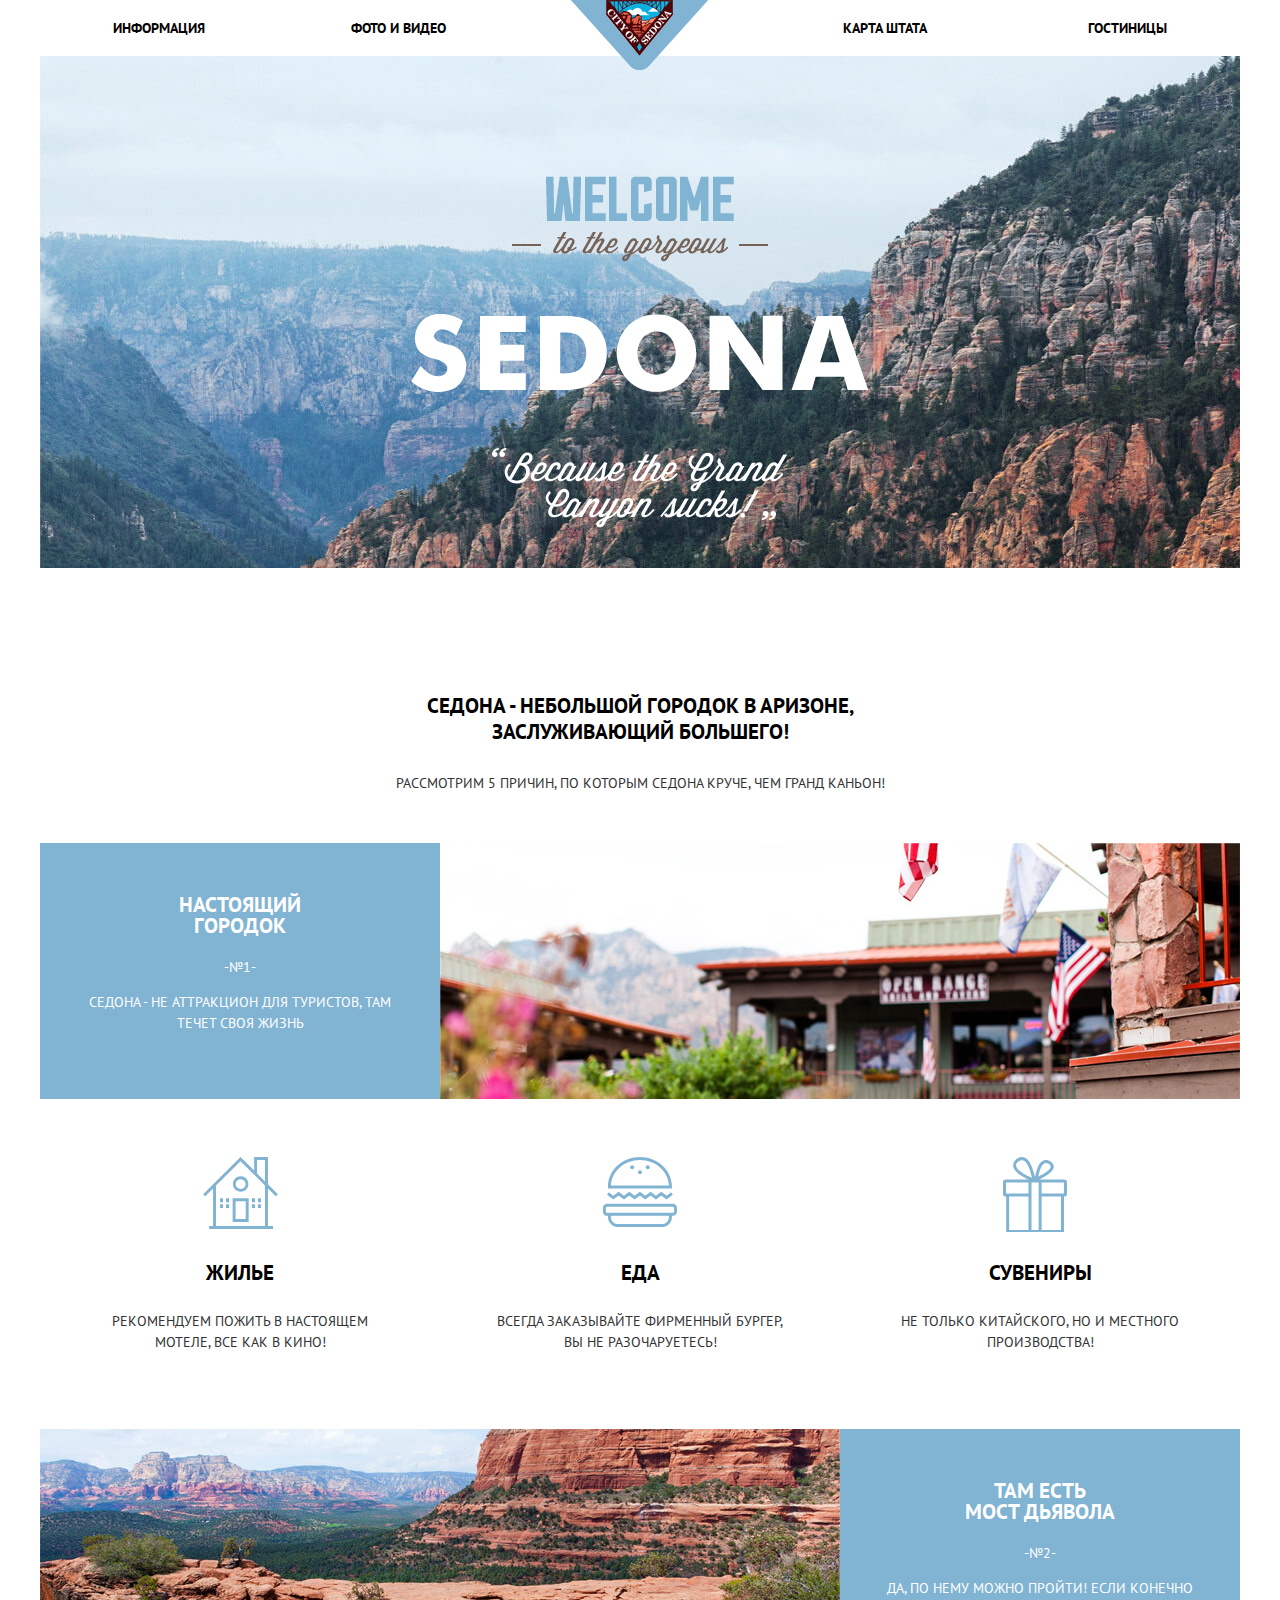
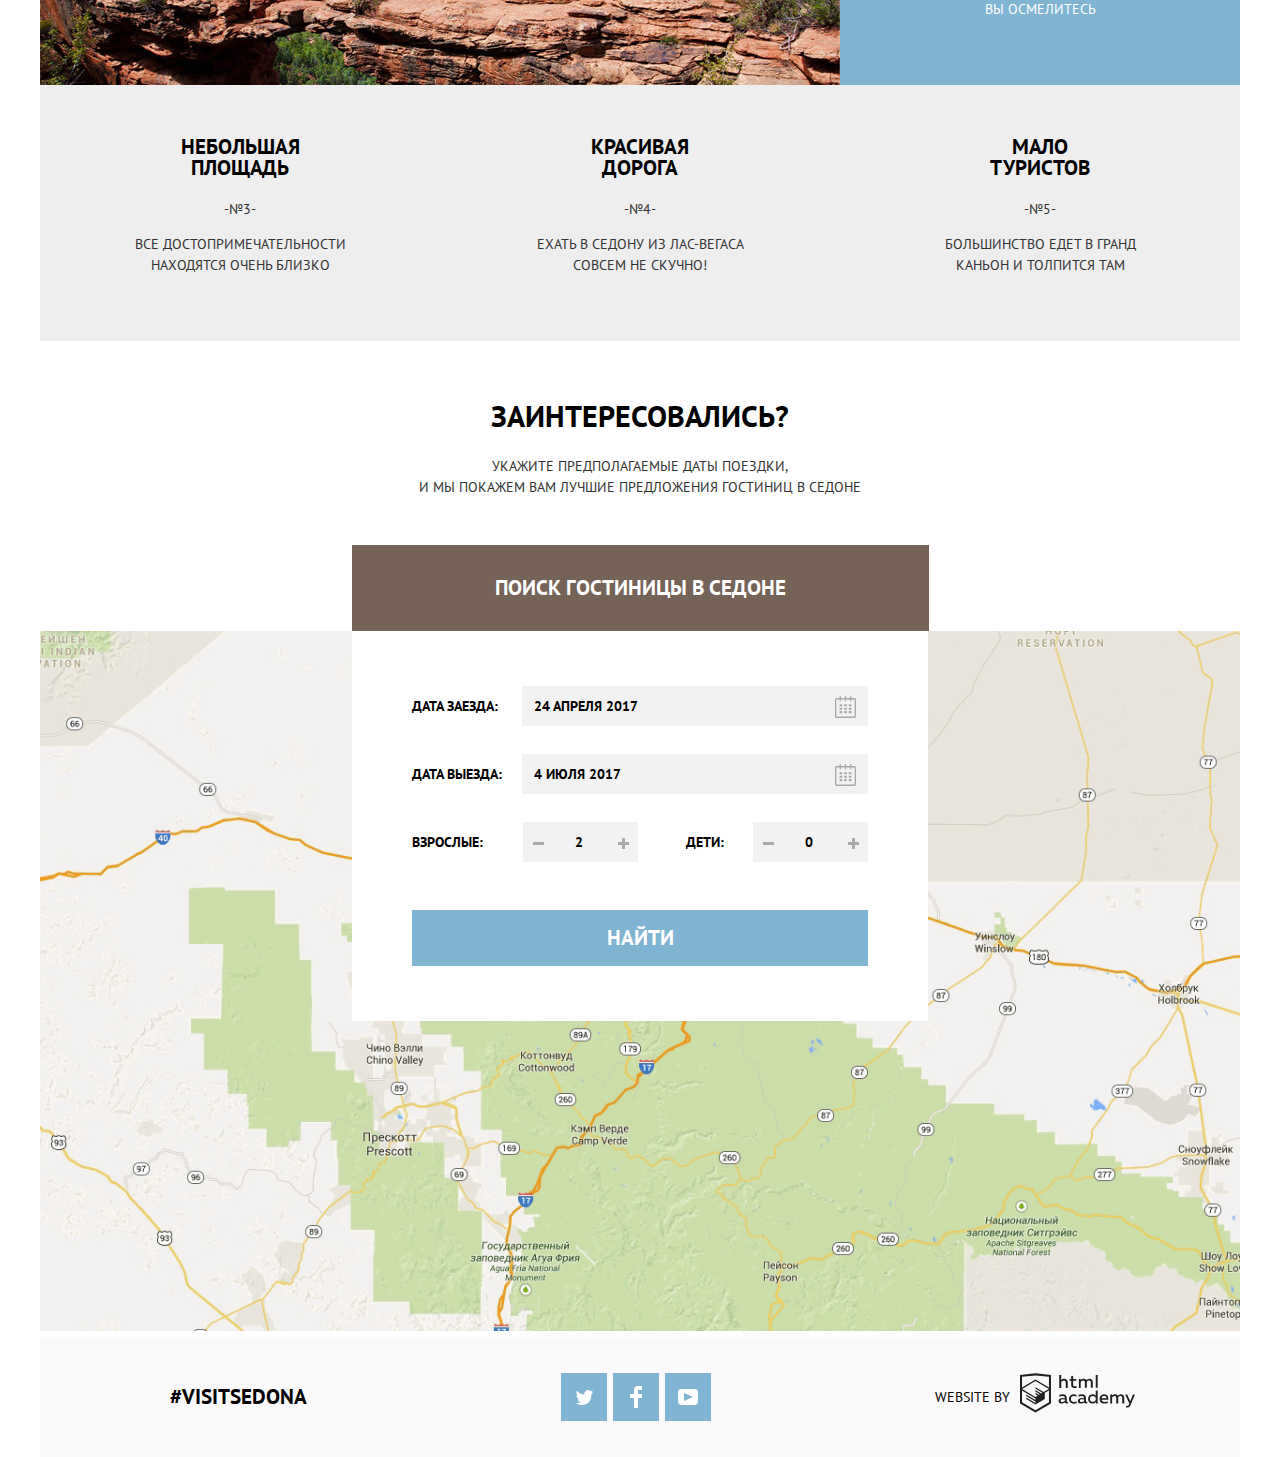
==== commit 3cae4da6: "Добавление декоративных элементов" ====
--- a/index.html
+++ b/index.html
@@ -28,7 +28,7 @@
       </div>
       <section class="description">    
         <h2 class="visually-hidden">Описание</h2>
-        <div class="description-wrap">
+        <div class="caption-container">
           <b class="city-description">Седона - небольшой городок в Аризоне, заслуживающий большего!</b>
           <p class="features-description">Рассмотрим 5 причин, по которым Седона круче, чем Гранд Каньон!</p>
         </div>
@@ -38,7 +38,7 @@
           <ul class="features-list">
             <li class="feature-item-wrapper">
               <div class="feature-item feature-item-large">
-                <h3>Настоящий городок</h3>
+                <h3>Настоящий <br> городок</h3>
                 <span>-№1-</span>
                 <p>Седона - не аттракцион для туристов, там течет своя жизнь</p>
               </div>
@@ -64,23 +64,23 @@
             <li class="feature-item-wrapper">
               <div class="img-wrap"><img src="img/devil-bridge.jpg" width="800" height="400" alt="Мост дьявола"></div>
               <div class="feature-item feature-item-large">
-                <h3>Там есть мост дьявола</h3>
+                <h3>Там есть <br> мост дьявола</h3>
                 <span>-№2-</span>
                 <p>Да, по нему можно пройти! Если конечно вы осмелитесь</p>
               </div>
             </li>
             <li class="feature-items"><ul class="features-list-small"><li class="feature-item feature-item-small">
-              <h3>Небольшая площадь</h3>
+              <h3>Небольшая <br> площадь</h3>
               <span>-№3-</span>
               <p>Все достопримечательности находятся очень близко</p>
             </li>
             <li class="feature-item feature-item-small">
-              <h3>Красивая дорога</h3>
+              <h3>Красивая <br> дорога</h3>
               <span>-№4-</span>
               <p>Ехать в Седону из Лас-Вегаса совсем не скучно!</p>
             </li>
             <li class="feature-item feature-item-small">
-              <h3>Мало туристов</h3>
+              <h3>Мало <br> туристов</h3>
               <span>-№5-</span>
               <p>Большинство едет в Гранд Каньон и толпится там</p>
             </li></ul></li>
@@ -88,9 +88,9 @@
       </section>
       <section class="search">
         <h2 class="visually-hidden">Поиск гостиницы</h2>
-        <div class="search-wrap">
+        <div class="caption-container">
           <b class="interesting-search">Заинтересовались?</b>
-          <p class="search-instruction">Укажите предполагаемые даты поездки,
+          <p class="search-instruction">Укажите предполагаемые даты поездки,<br>
           и мы покажем вам лучшие предложения гостиниц в Седоне</p>
         </div>
         <a href="#" class="button search-button">Поиск гостиницы в Седоне</a>
@@ -99,42 +99,48 @@
         <img src="img/map.png" width="1200" height="747" alt="Карта Седоны">
         <article class="modal modal-search">
           <form class="hotel-search" method="get" action="https://echo.htmlacademy.ru">
-            <p class="search-option search-option-large">
-              <label class="search-name">Дата заезда:
-                <input class="search-input" type="text" name="arrival" value="24 апреля 2017">
+            <div class="search-option search-option-large">
+              <label class="search-name" for="arrival">Дата заезда:</label>
+              <div class="label-row">
+              <input class="search-input" type="text" id="arrival" name="arrival" value="24 апреля 2017">
                 <svg xmlns="http://www.w3.org/2000/svg" width="21" height="22" viewBox="0 0 21 22"><path d="M19.251 2.025h-2.845V.648c0-.381-.294-.689-.656-.689-.363 0-.656.308-.656.689v1.377h-3.938V.648c0-.381-.294-.689-.655-.689-.363 0-.657.308-.657.689v1.377H5.906V.648c0-.381-.294-.689-.656-.689-.363 0-.657.308-.657.689v1.377H1.75C.784 2.025 0 2.847 0 3.862v16.302C0 21.179.784 22 1.75 22h17.501c.966 0 1.749-.821 1.749-1.836V3.862c0-1.015-.783-1.837-1.749-1.837zm.437 18.139a.448.448 0 0 1-.437.459H1.75a.45.45 0 0 1-.438-.459V3.862a.45.45 0 0 1 .438-.459h2.844v1.378c0 .381.294.689.657.689.362 0 .656-.308.656-.689V3.403h3.938v1.378c0 .381.294.689.657.689.361 0 .655-.308.655-.689V3.403h3.938v1.378c0 .381.293.689.656.689.362 0 .656-.308.656-.689V3.403h2.845c.241 0 .437.206.437.459v16.302z"/><path d="M4.594 8.225h2.625v2.066H4.594zM4.594 11.668h2.625v2.067H4.594zM4.594 15.112h2.625v2.066H4.594zM9.188 15.112h2.625v2.066H9.188zM9.188 11.668h2.625v2.067H9.188zM9.188 8.225h2.625v2.066H9.188zM13.781 15.112h2.625v2.066h-2.625zM13.781 11.668h2.625v2.067h-2.625zM13.781 8.225h2.625v2.066h-2.625z"/></svg>
-              </label>
-            </p>
-            <p class="search-option search-option-large">
-              <label class="search-name">Дата выезда:
-                <input class="search-input" type="text" name="departure" value="4 июля 2017">
+              </div>  
+            </div>
+            <div class="search-option search-option-large">
+              <label class="search-name" for="departure">Дата выезда:</label>
+                <div class="label-row">  
+                <input class="search-input" type="text" id="departure" name="departure" value="4 июля 2017">
                 <svg xmlns="http://www.w3.org/2000/svg" width="21" height="22" viewBox="0 0 21 22"><path d="M19.251 2.025h-2.845V.648c0-.381-.294-.689-.656-.689-.363 0-.656.308-.656.689v1.377h-3.938V.648c0-.381-.294-.689-.655-.689-.363 0-.657.308-.657.689v1.377H5.906V.648c0-.381-.294-.689-.656-.689-.363 0-.657.308-.657.689v1.377H1.75C.784 2.025 0 2.847 0 3.862v16.302C0 21.179.784 22 1.75 22h17.501c.966 0 1.749-.821 1.749-1.836V3.862c0-1.015-.783-1.837-1.749-1.837zm.437 18.139a.448.448 0 0 1-.437.459H1.75a.45.45 0 0 1-.438-.459V3.862a.45.45 0 0 1 .438-.459h2.844v1.378c0 .381.294.689.657.689.362 0 .656-.308.656-.689V3.403h3.938v1.378c0 .381.294.689.657.689.361 0 .655-.308.655-.689V3.403h3.938v1.378c0 .381.293.689.656.689.362 0 .656-.308.656-.689V3.403h2.845c.241 0 .437.206.437.459v16.302z"/><path d="M4.594 8.225h2.625v2.066H4.594zM4.594 11.668h2.625v2.067H4.594zM4.594 15.112h2.625v2.066H4.594zM9.188 15.112h2.625v2.066H9.188zM9.188 11.668h2.625v2.067H9.188zM9.188 8.225h2.625v2.066H9.188zM13.781 15.112h2.625v2.066h-2.625zM13.781 11.668h2.625v2.067h-2.625zM13.781 8.225h2.625v2.066h-2.625z"/></svg>
-              </label>
-            </p>
-            <div class="search-option-large"><p class="search-option search-option-small">
-              <label class="search-name">Взрослые:
-                <svg  class="minus" height="12" width="12">
-                  <line x1="0" y1="6" x2="12" y2="6" style="stroke-width:3" />
-                </svg>
-                <input class="search-input" type="number" name="adult" value="2">
-                <svg  class="plus" height="12" width="12">
-                  <line x1="0" y1="6" x2="12" y2="6" style="stroke-width:3" />
-                  <line x1="6" y1="0" x2="6" y2="12" style="stroke-width:3" />
-                </svg>
-              </label>
-            </p>
-            <p class="search-option search-option-small">
-              <label class="search-name">Дети:
-                  <svg  class="minus" height="12" width="12">
-                      <line x1="0" y1="6" x2="12" y2="6" style="stroke-width:3" />
-                    </svg>
-                <input class="search-input" type="number" name="child" value="0">
-                <svg  class="plus" height="12" width="12">
-                  <line x1="0" y1="6" x2="12" y2="6" style="stroke-width:3" />
-                  <line x1="6" y1="0" x2="6" y2="12" style="stroke-width:3" />
-                </svg>
-              </label>
-            </p></div>
+              </div>  
+            </div>
+            <div class="search-row">
+              <div class="search-option search-option-small">
+                <label class="search-name" for="adult">Взрослые:</label>
+                  <div class="label-row">
+                      <button  class="number-btn minus" type="button">
+                        <span class="visually-hidden">Уменьшить</span>
+                      </button>
+                      <input class="search-input" type="text" id="adult" name="adult" value="2">
+                      <button  class="number-btn plus" type="button">
+                        <span class="visually-hidden">Увеличить</span>
+                      </button>
+                    </div>
+                
+                  </div>
+            <div class="search-option search-option-small">
+              <label class="search-name" for="child">Дети:</label>
+                  <div class="label-row">
+                      <button  class="number-btn minus" type="button">
+                        <span class="visually-hidden">Уменьшить</span>
+                      </button>
+                      <input class="search-input" type="text" id="child" name="child" value="0">
+                      <button  class="number-btn plus" type="button">
+                        <span class="visually-hidden">Увеличить</span>
+                      </button>
+                    </div>
+              
+                  </div>
+          </div>
             <button class="button search-button-submit" type="submit">Найти</button>
           </form>
         </article>
--- a/css/style.css
+++ b/css/style.css
@@ -43,17 +43,29 @@
     margin:0 auto;
     width: 1200px;
     list-style: none;
-    padding: 0 10px;
-    display: flex;
-    justify-content: space-between;
+    display: flex;
+    justify-content: space-between;
+    padding: 0;
   }
 .site-navigation-item {
-    min-width: 100px;
-    padding:15px 60px;
+    min-width: 73px;
+    max-width: 239px;
+    padding:15px 73px;
   }
 .site-navigation-item:nth-child(2) {
     margin-right:auto; 
   }
+  .site-navigation-item:nth-child(3) {
+    margin-right:15px; 
+  }
+.site-navigation-item:nth-child(1)
+.site-navigation-item:nth-child(2) {
+  text-align: start;
+}
+.site-navigation-item:nth-child(3)
+.site-navigation-item:nth-child(4) {
+  text-align: end;
+}
 .site-navigation a {
     color: #000000;
     text-align: center;
@@ -66,7 +78,7 @@
 .site-navigation a:active {
     color: rgba(0, 0, 0, 0.3);
   }
-.site-navigation-current a {
+.site-navigation-item-current a {
     color: #766357;
   }
 .city-view {
@@ -80,7 +92,8 @@
   }
 .city-view img {
     margin: auto;
-    margin-top: 60px;   
+    margin-top: 80px;   
+    padding: 40px;  
   }
 .description {
     background-color:transparent;
@@ -92,14 +105,20 @@
     min-height: 275px;
     display: flex;  
   }  
-.description-wrap {
-    margin: auto;
-    width: 575px;
-  }
+.caption-container {
+    margin: auto; 
+    width: 540px;
+    padding: 30px;
+  }
+.description .caption-container {
+  margin-top: 70px;
+}
 .description b {
     font-size: 21px;
     font-weight: bold;
     color: #000000;
+    margin: 25px 0;
+    display: block;
   }
 .features-list,
 .guideline-list {
@@ -116,17 +135,19 @@
     max-width: 1200px;
     padding: 0;
     display: flex;
+    align-items: center;
   }
 .feature-item.feature-item-large {
     text-align: center;
     color: #ffffff;
-    padding:20px 40px;
+    padding:30px 40px;
     background-color: #81b3d2;
     margin: 0;
-    min-width: 295px;
+    width: 320px;
+    min-height: 196px;
   }
 .feature-item-wrapper .img-wrap {
-    height:225px ;
+    height:256px ;
     width: 800px;
     overflow: hidden;
   }
@@ -141,21 +162,21 @@
     justify-content: space-between;
     background-color: white;
     margin:0;
-    align-items: center;
+    align-items: baseline;
     width:100%;
   }
 .guideline-item {
     text-align: center;
-    width: 33.33%;
+    width: 33.3333%;
     min-height: 120px;
-    padding: 40px;
-    padding-top: 100px;
+    padding: 50px;
+    padding-top: 135px;
     position: relative;
   }
 .guideline-item-housing::before {
     content: "";
     position: absolute;
-    top:60px;
+    top:95px;
     left:50%;
     margin: -37px;
     width: 75px;
@@ -169,7 +190,7 @@
   .guideline-item-food::before {
     content: "";
     position: absolute;
-    top:60px;
+    top:95px;
     left:50%;
     margin: -37px;
     width: 75px;
@@ -183,7 +204,7 @@
 .guideline-item-souvenirs::before {
     content: "";
     position: absolute;
-    top:60px;
+    top:95px;
     left:50%;
     margin: -37px;
     width: 75px;
@@ -208,10 +229,11 @@
     font-size: 21px;
     font-weight: bold;
     color: #000000;
+    text-align: center;
   }
 .features-list-small {
     width: 100%;
-    min-height: 260px;
+    min-height: 256px;
     display: flex;
     justify-content: space-between;
     background-color: #eeeeee;
@@ -219,28 +241,23 @@
     padding: 0;
   }
 .feature-item-small {   
-    padding: 40px;
-    min-width: 240px;
-  }
-.feature-item-small:nth-child(2) {   
-    min-width: 270px;
+    padding: 30px 80px;
+    width: 33.3333%;
   }
 .search {
     text-align: center;
-    min-height: 291px;
+    min-height: 290px;
     display: flex;
     flex-direction: column;
     justify-content: center;
     align-items: center;
-  }
-.search-wrap {
-    max-width: 500px;
-    padding: 52px;
   }
 .search b {
     font-size: 30px;
     font-weight: bold;
     color: #000000;
+    margin: 30px 0;
+    display: block;
   }
 .button {
     display: inline-block;
@@ -269,7 +286,7 @@
     line-height: 26px;
     transition: all 0.10s linear;
     max-width: 576px;
-    padding: 30px 140px;
+    padding: 30px 143px;
 
     background-color: #766357;
   }
@@ -280,31 +297,6 @@
 .search-button:active {
     background-color: #503e33;
     color:rgba(255, 255, 255, 0.3);
-  }
-.search-option {
-    color: #000000;
-    line-height: 26px;
-    font-weight: bold; 
-  }
-.search-option input {
-    font: inherit;
-    color: #000000;
-    transition: all 0.10s linear;
-    outline: none;
-    background-color: #f2f2f2;
-    height: 40px;
-  }
-.search-option input:hover {
-    background-color: #ebebeb;
-  }
-.search-option input:focus {
-    background-color: #ffffff;
-    border: 2px solid #ebebeb;
-  }
-.search-button-submit {
-    width: 100%;
-    line-height: 26px;
-    font-size: 21px;
   }
 .map {
     position: relative;
@@ -324,52 +316,68 @@
     display: flex;
     flex-wrap: wrap;
     justify-content: space-between;
-    padding: 55px;
-  }
+    padding: 55px 60px;
+  }
+.search-option {
+    color: #000000;
+    line-height: 26px;
+    font-weight: bold; 
+    display: flex;
+    justify-content: space-between;
+    align-items: center;
+    position: relative;
+  }
+.search-input {
+    font: inherit;
+    color: #000000;
+    transition: all 0.10s linear;
+    outline: none;
+    background-color: #f2f2f2;
+    height: 40px;
+    border:2px solid #f2f2f2;
+    width: inherit;
+    flex-grow: 1;
+    text-transform: uppercase;
+  }
+.search-input:hover {
+    background-color: #ebebeb;
+    border:2px solid #ebebeb;
+  }
+.search-input:focus {
+    background-color: #ffffff;
+    border: 2px solid #ebebeb;
+  }
+.search-input:active {
+  border:2px solid #ebebeb;
+}
 .search-option-large {
     width: 460px;
+    width: 100%;
     max-height: 40px;
     margin:0;
-    margin-bottom: 25px;
-    display: flex;
-    justify-content: space-between;
+    margin-bottom: 28px;
   }
 .search-option-small {
     min-width: 182px;
     max-height: 40px;
     margin:0;
-    margin-bottom: 25px;
-  }
-.search-option label {
-    width: 100%;
-    display: flex;
-    justify-content: space-between;
-    align-items: center;
-    position: relative;
+    margin-bottom: 28px;
   }
 .search-option-large input {
     box-sizing: border-box;
     width: 346px;
     padding:10px;
-    margin-left: 10px;
+    padding-right:50px;
   }
   .search-option-small input {
     width: 115px;
     box-sizing: border-box;
-    padding:10px 45px;
-    margin-left: 30px;
+    padding:10px 50px;
   } 
 .search-option-large svg {
     position: absolute;
-    right: 20px;
+    right: 12px;
     top: 10px;
-    background-color: #f2f2f2;
-  }
-.search-option input:hover svg {
-    background-color: #ebebeb;
-  }
-.search-option input:focus svg {
-    background-color: #ffffff;
 }
 .search-option-large svg path {
     fill: #a9a9a9;
@@ -382,29 +390,83 @@
 .search-option-large input:active ~ svg path {
     fill:#81b3d2;
   }
-.search-option-small svg {
-    position: absolute;
-    
-    background-color: transparent;
-  }
-  .search-option-small svg {
-    stroke:#a9a9a9;
-  }
-.search-option-small .minus {
+  .search-row {
+    width: 100%;
+    display: flex;
+    align-items: center;
+    justify-content: space-between;
+  }
+ .label-row { 
+  display: flex;
+  justify-content: space-between;
+  align-items: center;
+  position: relative;
+ }
+.search-name {
+  margin-right: 15px;
+}
+.search-option-small:first-of-type .search-name {
+  margin-right: 40px;
+}
+.number-btn {
+  position: absolute;
+  width: 30px;
+  height: 100%;
+  top: 0;
+  border:none;
+  background-color: #f2f2f2;
+}
+.number-btn::before {
+    content: "";
+    width: 11px;
+    height: 3px;
+    position: absolute;
+    top: 50%;
+    background-color: #a9a9a9;
+    left: 10px;
+}
+.number-btn.plus::after {
+    content: ""; 
+    width: 3px;
+    height: 11px;
+    position: absolute;
+    top: 16px;
+    background-color: #a9a9a9;
+    left: 14px;
+}
+.number-btn.minus {
+  left: 0;
+}
+.number-btn.plus {
+  right: 0;
+}
+  .search-option-small input:hover ~ .number-btn::before,
+  .search-option-small input:focus ~ .number-btn::before,
+  .search-option-small input:hover ~ .number-btn::after {
+    background-color: #000000; 
+  }
+  .search-option-small input:focus ~ .number-btn::after {
+    background-color: #000000; 
     top:14px;
-    right:90px ;
-  }
-.search-option-small .plus {
-    top:14px;
-    right:15px;
-  }
-  .search-option-small input:hover ~ svg,
-  .search-option-small input:focus ~ svg {
-      stroke: #000000;
-  }
-  .search-option-small input:active ~ svg {
-      stroke:#81b3d2;
+  }
+  .search-option-small input:active ~ .number-btn::before,
+  .search-option-small input:active ~ .number-btn::after {
+    background-color:#81b3d2;
     }
+    .search-option-small input:hover ~ .number-btn {
+        background-color: #ebebeb
+    }
+    .search-option-small input:focus ~ .number-btn {
+      background-color:#ffffff;
+      border: 2px solid #ebebeb;
+      }
+.search-button-submit {
+      width: 100%;
+      line-height: 26px;
+      font-size: 21px;
+      margin-top: 20px;
+      padding: 15px;
+  }
 .main-footer {
     color: #000000;
     line-height: 26px;
@@ -418,21 +480,21 @@
   }
 .main-footer strong {
     font-size: 21px;
-    font-weight: bold;
     text-align: center;
   }
 .footer-visit {
     display: block;
     margin: 0;
-    width: 200px;
+    margin-left:50px;
   }
 .footer-social {
     text-align: center;
-    margin: 0;
-    width: 160px;
+    width: 150px;
+    margin-left: 30px;
   }
 .footer-copyright {
     margin: 0;
+    margin-right: 25px;
     display: flex;
     justify-content: space-between;
     align-items: center;
@@ -459,7 +521,7 @@
     display: flex;
     align-items: center;
     justify-content: center;
-    width: 48px;
+    width: 46px;
     height: 48px;
     padding: 0;
     transition: all 0.10s linear;
@@ -503,22 +565,23 @@
     display: flex;
     justify-content: space-between;
     align-items: center;
-    padding: 30px 60px;
+    padding: 25px 73px;
   }
 .filters fieldset {
     border: none;
-    min-width: 180px;
+    margin: 0;
+    padding: 0;
+  }
+  .filters fieldset:nth-child(1) {
+    margin-right:120px;
   }
 .filters fieldset:nth-child(2) {
     margin-right: auto;
-  }
-.filters fieldset:nth-child(3) {
-    align-self: flex-start;
   }
 .filters legend {
     font-size: 16px;
     font-weight: bold;
-    margin-bottom: 9px;
+    margin-bottom: 15px;
   }
 .filters ul {
     list-style: none;
@@ -529,7 +592,27 @@
     cursor: pointer;
   }
 .filter-option {
-  margin-bottom: 20px;
+  margin-bottom: 25px;
+  }
+.checkbox-label {
+    position: relative;
+    padding-left: 40px;
+  }
+.checkbox-label input[type="checkbox"] + .checkbox-indicator {
+    position: absolute;
+    background: url("../img/svg/checkbox-off.svg") 0 0 no-repeat;
+    width: 25px;
+    height: 25px;
+    top:0px;
+    left:0;
+  }
+.filter-option input[type="checkbox"]:checked + .checkbox-indicator {
+    position: absolute;
+    background: url("../img/svg/checkbox-on.svg") 0 0 no-repeat;
+    width: 25px;
+    height: 25px;
+    top:0px;
+    left:0;
   }
 .filter-range {
     background-color:transparent;
@@ -611,7 +694,6 @@
 .range-toggle:hover {
     background: #1c4f80;
   }
-
 .range-toggle-min {
     left: 0;
   }
@@ -652,12 +734,14 @@
     max-width: 1200px;
     justify-content: space-around;
     align-items: center;
-    padding: 0 60px;
+    padding: 10px 73px;
     border-bottom: 1px solid rgba(0, 0, 0, 0.3);
   }
 .sort {
+    font-size: 12px;
+    line-height: 18px;
     margin-right: auto;
-    padding:20px 30px ;
+    padding: 0 20px;
     min-width: 80px;
   }
 .sorting-results {
@@ -665,7 +749,7 @@
     font-size: 21px;
     color: #000000;
     min-width: 118px;
-    padding: 20px 30px;
+    padding: 0 30px;
     padding-left:0; 
   }
 .sorting-list {
@@ -676,27 +760,27 @@
     align-items: center;
   }
 .sorting-item {
-    padding: 20px 30px;
-}
+    padding: 0 10px;
+  }
 .sorting-item:nth-child(3) {
     margin-right: auto;
-}
+  }
 .sorting-item:nth-child(4),
 .sorting-item:nth-child(5) {
-    padding: 30px 5px;
+    padding: 0 5px;
 }
 .sorting-icon {
     fill: rgba(0, 0, 0, 0.3);
     transition: all 0.10s linear;
   }
 .sorting-icon:hover,
-.social-icon:focus {
+.sorting-icon:focus {
     fill: #000000;
   }
-.social-icon:active,
-.social-icon-current {
-  fill: #81b3d2;
-}
+.sorting-icon:active,
+.sorting-icon-current {
+    fill: #81b3d2;
+  }
 .sorting-item a {
     line-height: 18px;
     font-size: 12px;
@@ -728,7 +812,7 @@
     flex-direction: column;
     justify-content: space-between;
     align-items: center;
-    padding: 0 60px;
+    padding: 0 73px;
     margin: 0;
   }
 .result-item {
@@ -738,14 +822,14 @@
     justify-content: space-between;
     align-items: center;
     border-bottom: 1px solid rgba(0, 0, 0, 0.3);
-    padding: 30px 60px;
+    padding: 0 73px;
   }
 .result-item .img-wrap {
 
-}
+  }
 .result-item img {
-  display: inline-block;
-}
+    display: inline-block;
+  }
 .result-wrap {
     width: 280px;
     display:flex;
@@ -756,44 +840,44 @@
     align-items: flex-start;
   }
 .result-wrap p {
-  margin: 0;
-}
+    margin: 0;
+  }
 .rate-wrap {
-display: flex;
-flex-direction: column;
-height: 95px;
-justify-content: space-between;
-align-items: flex-end;
-min-width: 115px;
-}
+    display: flex;
+    flex-direction: column;
+    height: 95px;
+    justify-content: space-between;
+    align-items: flex-end;
+    min-width: 105px;
+  }
 .rate {
-  padding:5px 10px;
-}
+    padding:5px 10px;
+  }
 .stars {
-  display: flex;
-}
+    display: flex;
+  }
 .star {
-  content: "";
-  width: 19px;
-  height: 19px;
-  margin-left: 7px;
+    content: "";
+    width: 19px;
+    height: 19px;
+    margin-left: 5px;
   
-  background-color: white;
-  background-image: url("../img/svg/star.svg");
-  background-repeat: no-repeat;
-  background-position: 0 0;
-}
+    background-color: white;
+    background-image: url("../img/svg/star.svg");
+    background-repeat: no-repeat;
+    background-position: 0 0;
+  }
 .button-wrapper {
-  display:flex;
-  margin: 0;
-  justify-content: space-between;
-}
+    display:flex;
+    margin: 0;
+    justify-content: space-between;
+  }
 .result-item p {
-  display: flex;
-  margin-bottom: 10px;
-  width: 190px;
-  justify-content: space-between;
-}
+    display: flex;
+    margin-bottom: 10px;
+    width: 190px;
+    justify-content: space-between;
+  }
 .result-item h3 {
     font-weight: bold;
     font-size: 21px;
@@ -802,7 +886,6 @@
     transition: all 0.10s linear;
     padding: 0px;
     margin: 0;
-    margin-bottom:10px; 
   }
 .result-item h3:hover,
 .result-item h3:focus {
@@ -818,12 +901,12 @@
 .button-booking {
     background-color: #766357;
     transition: all 0.10s linear;
-    padding:8px 15px;
-    margin-left: 16px;
+    padding:5px 15px;
+    margin-left: 10px;
   }
 .button-more {
-  padding:8px 15px;
-}
+  padding:5px 15px;
+  }
 .button-booking:hover,
 .button-booking:focus {
     background-color: #604e43;
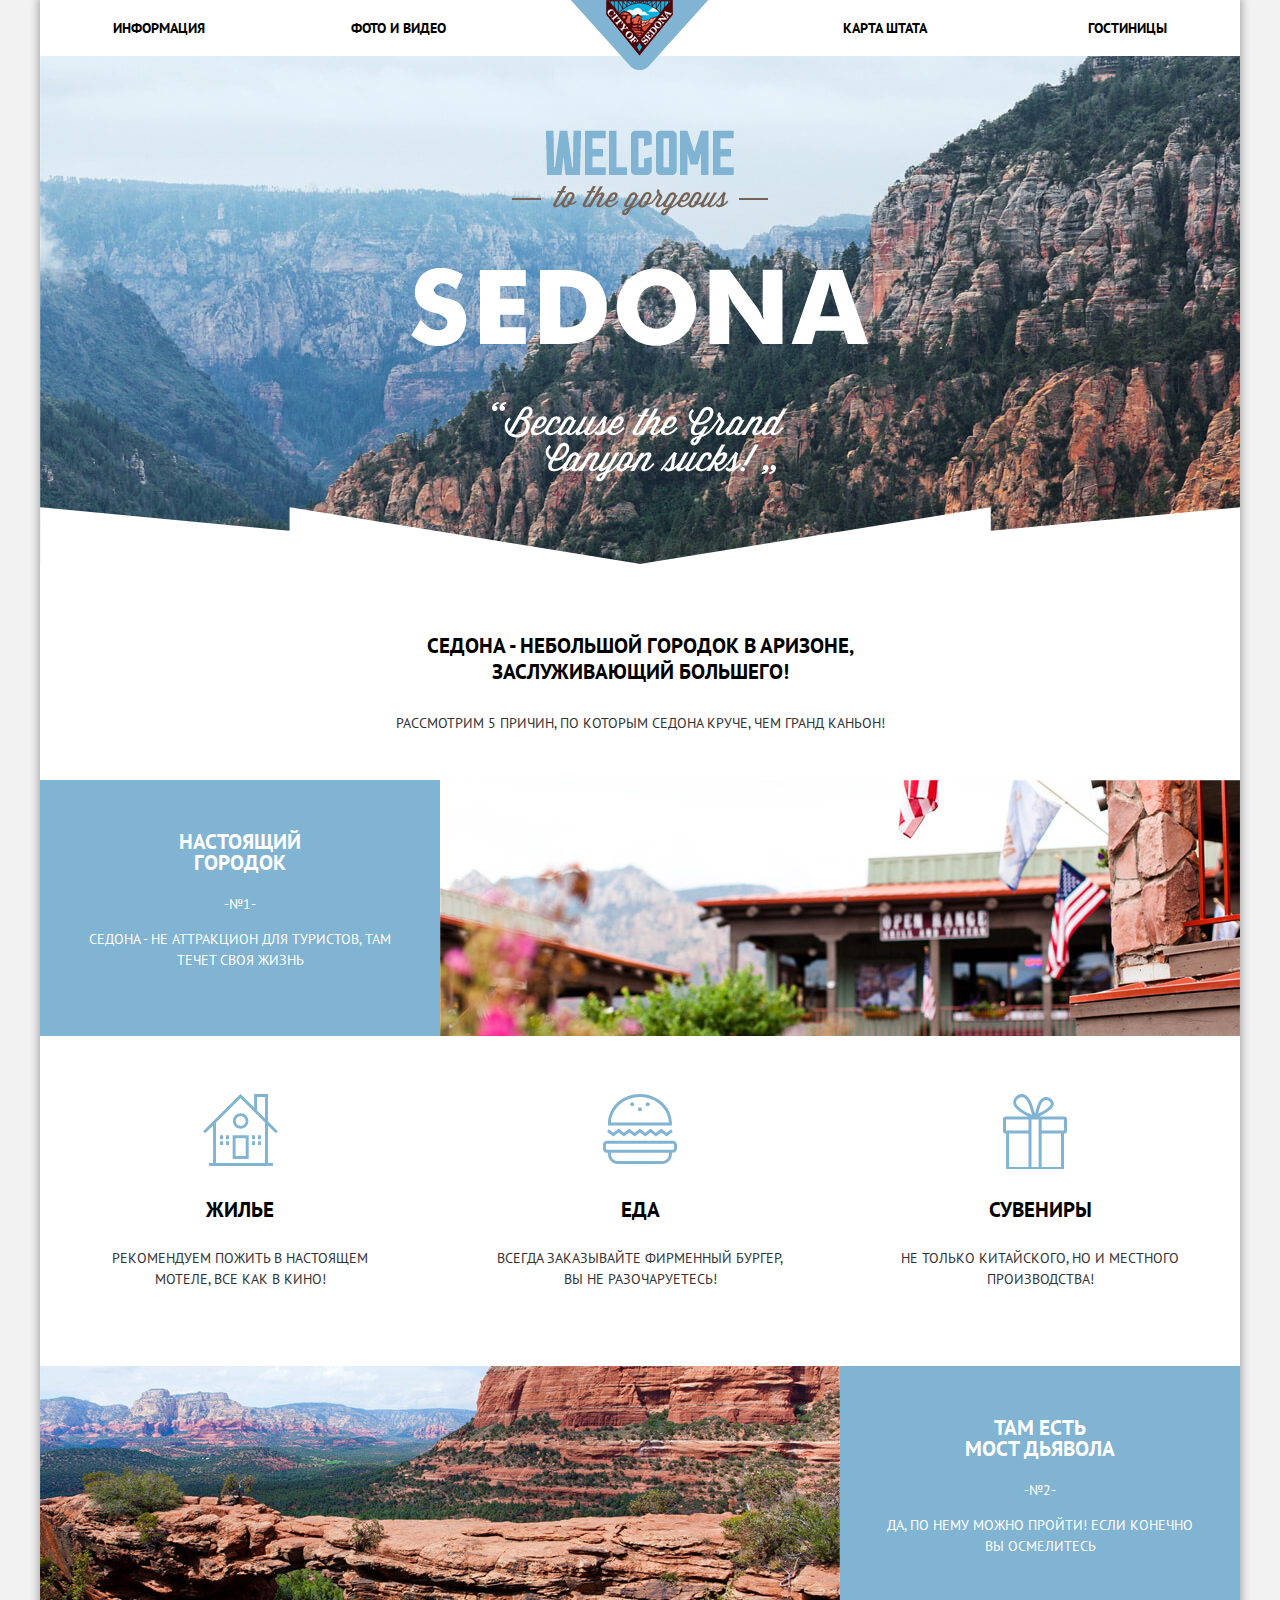
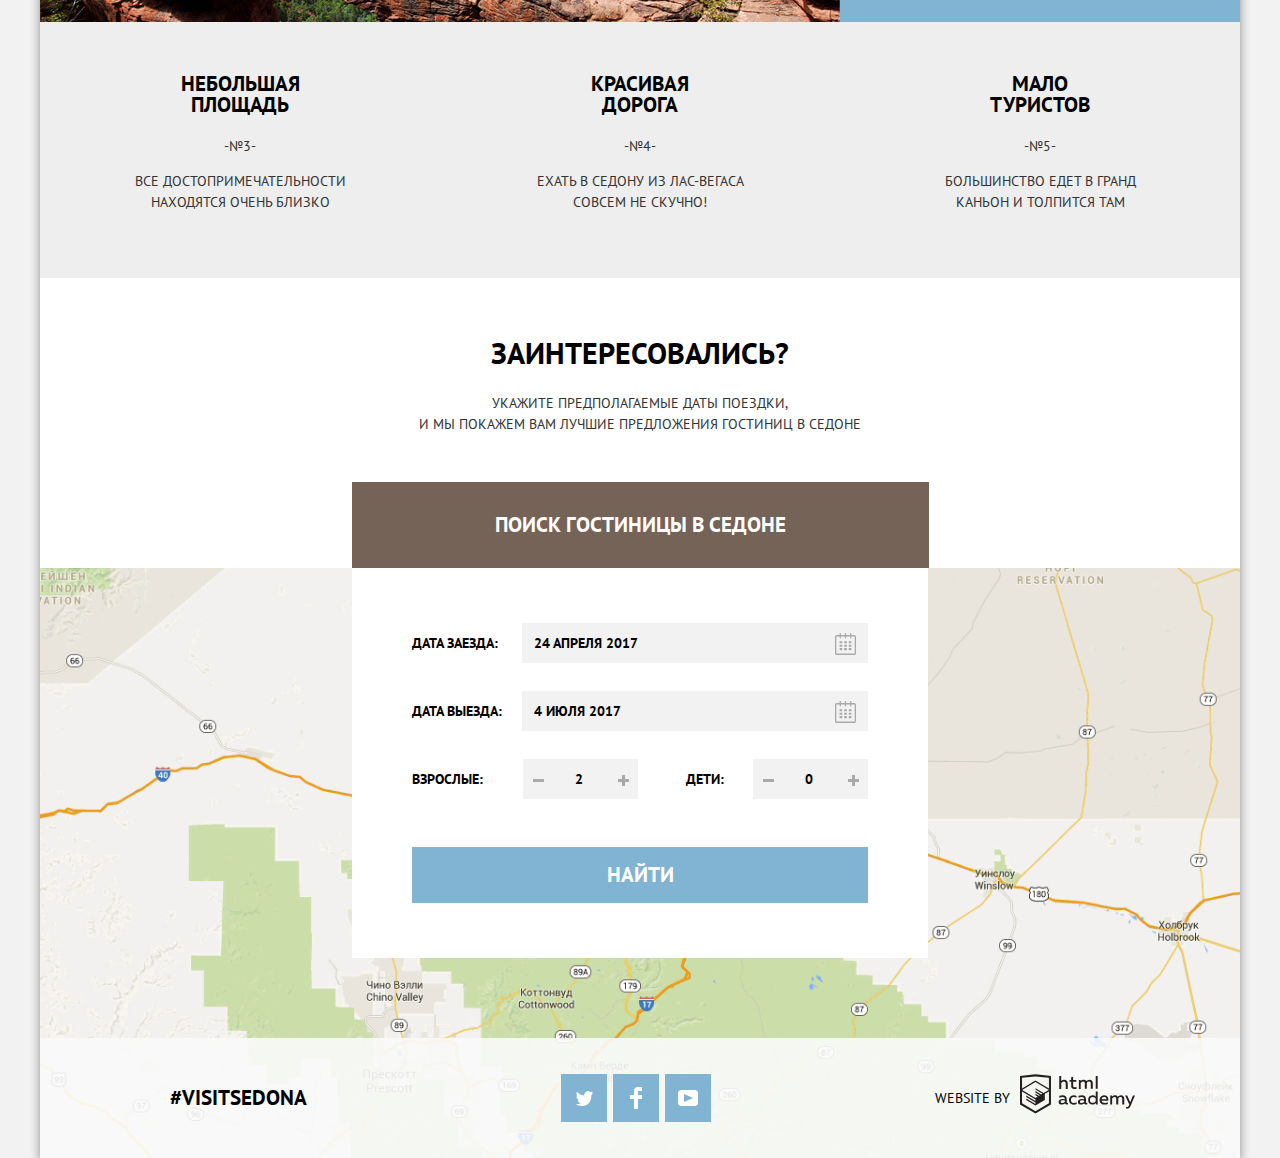
==== commit 0970ef1c: "Исправления в декоративных элементах" ====
--- a/index.html
+++ b/index.html
@@ -9,7 +9,7 @@
   </head>
   <body>
     <div class="container">
-      <header class="main-header">
+      <header class="main-header index-header">
       <nav class="main-navigation">
         <a href="#" class="main-header-logo">
           <img src="img/logo.png" width="138" height="70" alt="Логотип города"></a>
@@ -23,12 +23,12 @@
     </header>
     <main class="main-page">
       <h1 class="visually-hidden">Седона</h1>
-      <div class="city-view">
-        <img src="img/name-sedona.png" width="458" height="352" alt="Sedona">
-      </div>
       <section class="description">    
         <h2 class="visually-hidden">Описание</h2>
-        <div class="caption-container">
+        <div class="city-view">
+          <img src="img/name-sedona.png" width="458" height="352" alt="Sedona">
+        </div>
+        <div class="description-container">
           <b class="city-description">Седона - небольшой городок в Аризоне, заслуживающий большего!</b>
           <p class="features-description">Рассмотрим 5 причин, по которым Седона круче, чем Гранд Каньон!</p>
         </div>
@@ -129,7 +129,7 @@
                   </div>
             <div class="search-option search-option-small">
               <label class="search-name" for="child">Дети:</label>
-                  <div class="label-row">
+                  <div class="label-row">  
                       <button  class="number-btn minus" type="button">
                         <span class="visually-hidden">Уменьшить</span>
                       </button>
@@ -146,7 +146,7 @@
         </article>
       </div>
     </main>
-    <footer class="main-footer">
+    <footer class="main-footer index-footer">
       <strong class="footer-visit">#VISITSEDONA</strong>
       <div class="footer-social">
         <ul class="social-list">
--- a/css/style.css
+++ b/css/style.css
@@ -9,7 +9,9 @@
     color: #333333;
     text-transform: uppercase;
     
-    background-color: #ffffff;
+    background-color: #f2f2f2;
+
+    position: relative;
   }
 a {
     text-decoration: none;
@@ -18,6 +20,18 @@
     max-width: 100%;
     height: auto;
   }
+.main-header {
+max-width: 1200px;
+}
+.main-header.index-header {
+    position: absolute;
+    right: 0;
+    left: 0;
+    top: 0;
+    margin: auto;
+    box-sizing: border-box;
+    z-index: 1;
+}
 .main-navigation {
     line-height: 26px;
     font-weight: bold;
@@ -29,7 +43,8 @@
 .container {
     margin:0 auto;
     max-width:1200px;
-    padding:0 40px;
+    background-color: #ffffff;
+    box-shadow: 0 0 8px 2px #a9a9a9;
   }
 .main-header-logo {
     width: 138px;
@@ -38,6 +53,7 @@
     top: 0;
     left: 50%;
     margin-left:-69px; 
+    z-index: 1;
   }
 .site-navigation {
     margin:0 auto;
@@ -85,33 +101,49 @@
     background-image: url("../img/index-sedona.jpg");
     background-position: top center;
     background-repeat: no-repeat;
-    max-width: 1200px;
-    min-height: 465px;
-    display: flex;
-    padding: 0;
+    width: 100%;
+    min-height: 780px;
+    display: flex;
+    padding: 0;
+    position: relative;
   }
 .city-view img {
     margin: auto;
-    margin-top: 80px;   
+    margin-top: 90px;   
     padding: 40px;  
   }
+.city-view::before {
+  content: "";
+  background-image: url("../img/frame.png");
+    background-position: 0 0;
+    background-repeat: no-repeat;
+    min-height:273px ;
+    position: absolute;
+    left: 0;
+    right: 0;
+    bottom: 0;
+}
 .description {
     background-color:transparent;
     text-align: center;
     line-height: 26px;
-    background-image: url("../img/frame.png");
-    background-position: top center;
-    background-repeat: no-repeat;
     min-height: 275px;
     display: flex;  
+    position: relative;
   }  
+.description-container {
+    margin: auto; 
+    width: 540px;
+    padding: 30px;
+    position: absolute;
+    left: 0;
+    right: 0;
+    bottom: 0;
+  }
 .caption-container {
     margin: auto; 
     width: 540px;
     padding: 30px;
-  }
-.description .caption-container {
-  margin-top: 70px;
 }
 .description b {
     font-size: 21px;
@@ -302,6 +334,7 @@
     position: relative;
     max-width: 1200px;
     overflow: hidden;
+    height: 590px;
   }
 .modal-search {
     position: absolute;
@@ -414,7 +447,7 @@
   height: 100%;
   top: 0;
   border:none;
-  background-color: #f2f2f2;
+  background-color:inherit;
 }
 .number-btn::before {
     content: "";
@@ -440,26 +473,16 @@
 .number-btn.plus {
   right: 0;
 }
-  .search-option-small input:hover ~ .number-btn::before,
-  .search-option-small input:focus ~ .number-btn::before,
-  .search-option-small input:hover ~ .number-btn::after {
+  .search-option-small .number-btn:hover~.number-btn::before,
+  .search-option-small .number-btn:focus~.number-btn::before,
+  .search-option-small .number-btn:hover~.number-btn::after,
+  .search-option-small .number-btn:focus~.number-btn::after {
     background-color: #000000; 
   }
-  .search-option-small input:focus ~ .number-btn::after {
-    background-color: #000000; 
-    top:14px;
-  }
-  .search-option-small input:active ~ .number-btn::before,
-  .search-option-small input:active ~ .number-btn::after {
+  .search-option-small .number-btn:active~.number-btn::before,
+  .search-option-small .number-btn:active~.number-btn::after {
     background-color:#81b3d2;
     }
-    .search-option-small input:hover ~ .number-btn {
-        background-color: #ebebeb
-    }
-    .search-option-small input:focus ~ .number-btn {
-      background-color:#ffffff;
-      border: 2px solid #ebebeb;
-      }
 .search-button-submit {
       width: 100%;
       line-height: 26px;
@@ -478,6 +501,14 @@
     align-items: center;
     padding: 0 80px;
   }
+.main-footer.index-footer {
+  position: absolute;
+    right: 0;
+    left: 0;
+    bottom: 0;
+    margin: auto;
+    box-sizing: border-box;
+}
 .main-footer strong {
     font-size: 21px;
     text-align: center;
@@ -600,15 +631,39 @@
   }
 .checkbox-label input[type="checkbox"] + .checkbox-indicator {
     position: absolute;
-    background: url("../img/svg/checkbox-off.svg") 0 0 no-repeat;
+    background-image: url("../img/svg/checkbox-off.svg");
+    background-position:  0 0;
+    background-repeat:  no-repeat;
     width: 25px;
     height: 25px;
     top:0px;
     left:0;
   }
-.filter-option input[type="checkbox"]:checked + .checkbox-indicator {
-    position: absolute;
-    background: url("../img/svg/checkbox-on.svg") 0 0 no-repeat;
+.checkbox-label input[type="checkbox"]:checked + .checkbox-indicator {
+    position: absolute;
+    background-image: url("../img/svg/checkbox-on.svg");
+    background-position:  0 0;
+    background-repeat:  no-repeat;
+    width: 25px;
+    height: 25px;
+    top:0px;
+    left:0;
+  }
+  .checkbox-label input[type="checkbox"]:disabled + .checkbox-indicator {
+    position: absolute;
+    background-image: url("../img/svg/checkbox-off-disabled.svg");
+    background-position:  0 0;
+    background-repeat:  no-repeat;
+    width: 25px;
+    height: 25px;
+    top:0px;
+    left:0;
+  }
+.checkbox-label input[type="checkbox"]:checked:disabled + .checkbox-indicator {
+    position: absolute;
+    background-image: url("../img/svg/checkbox-on-disabled.svg");
+    background-position:  0 0;
+    background-repeat:  no-repeat;
     width: 25px;
     height: 25px;
     top:0px;
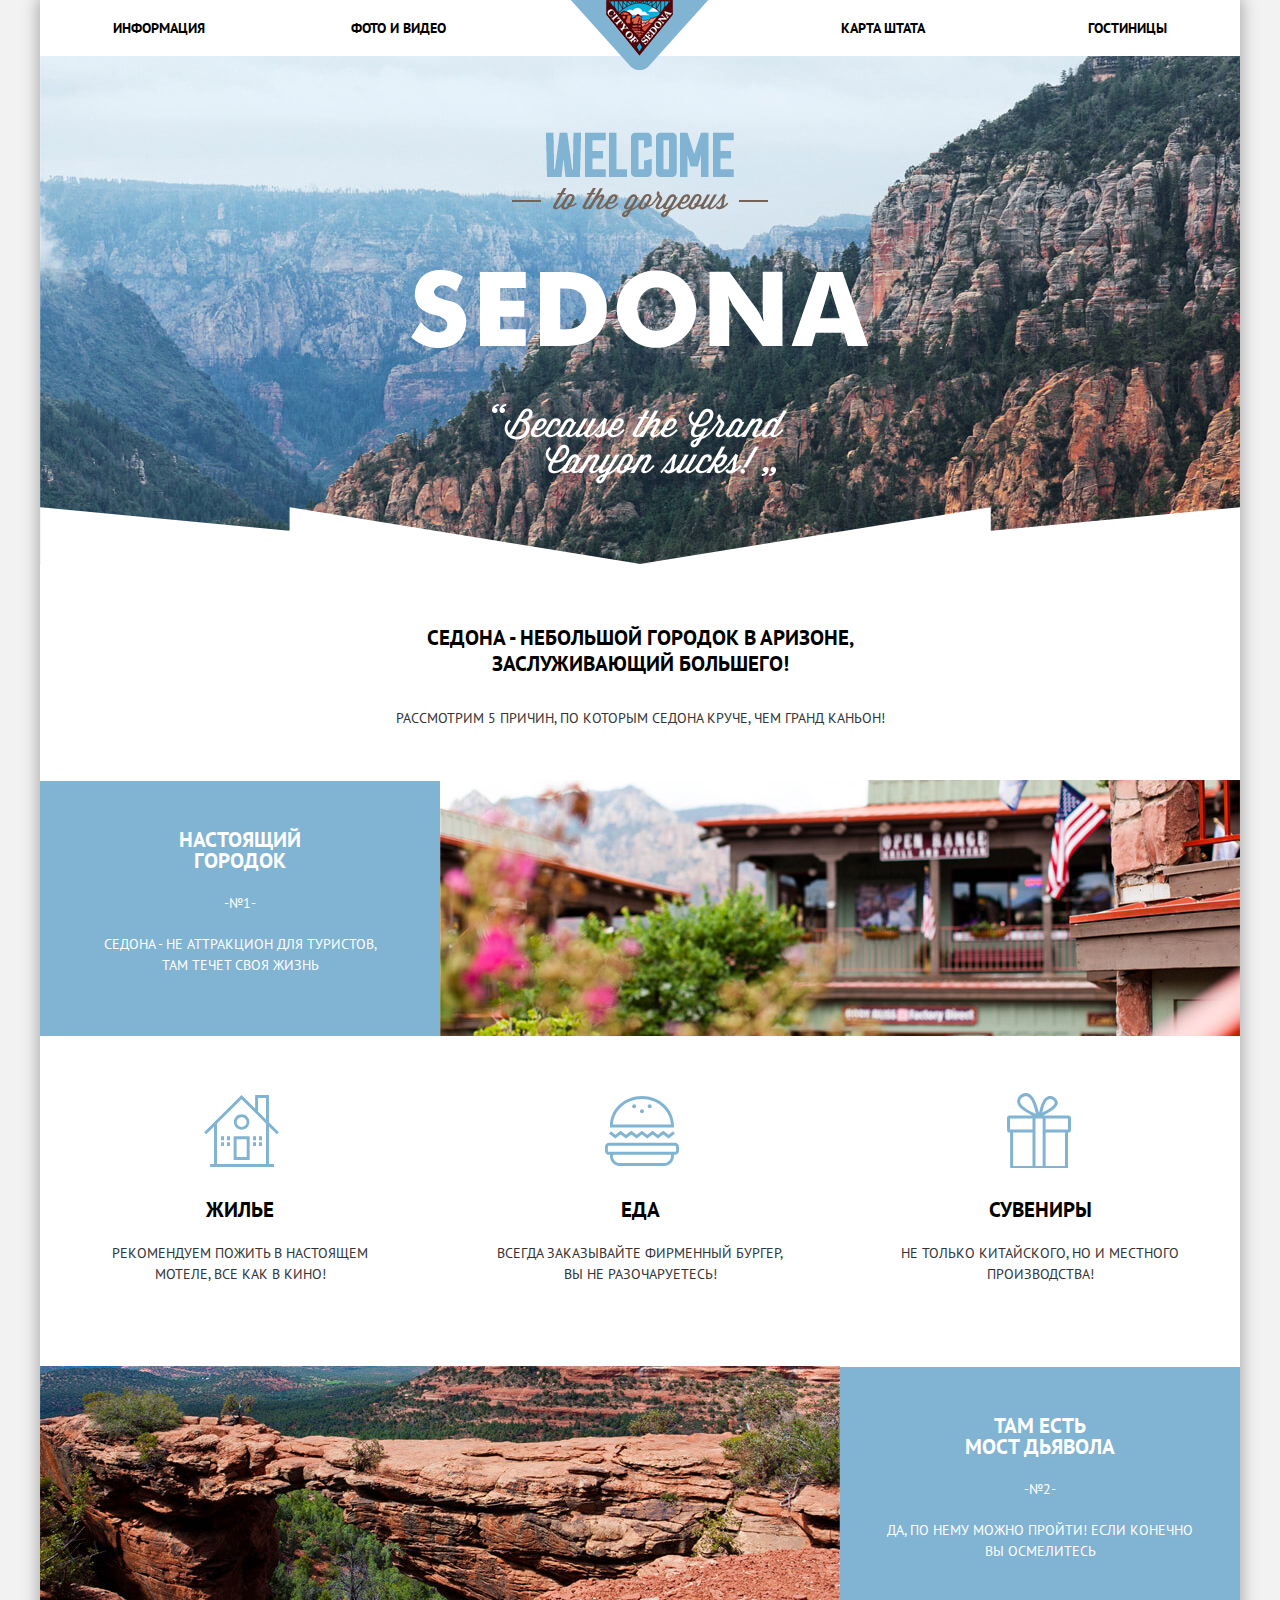
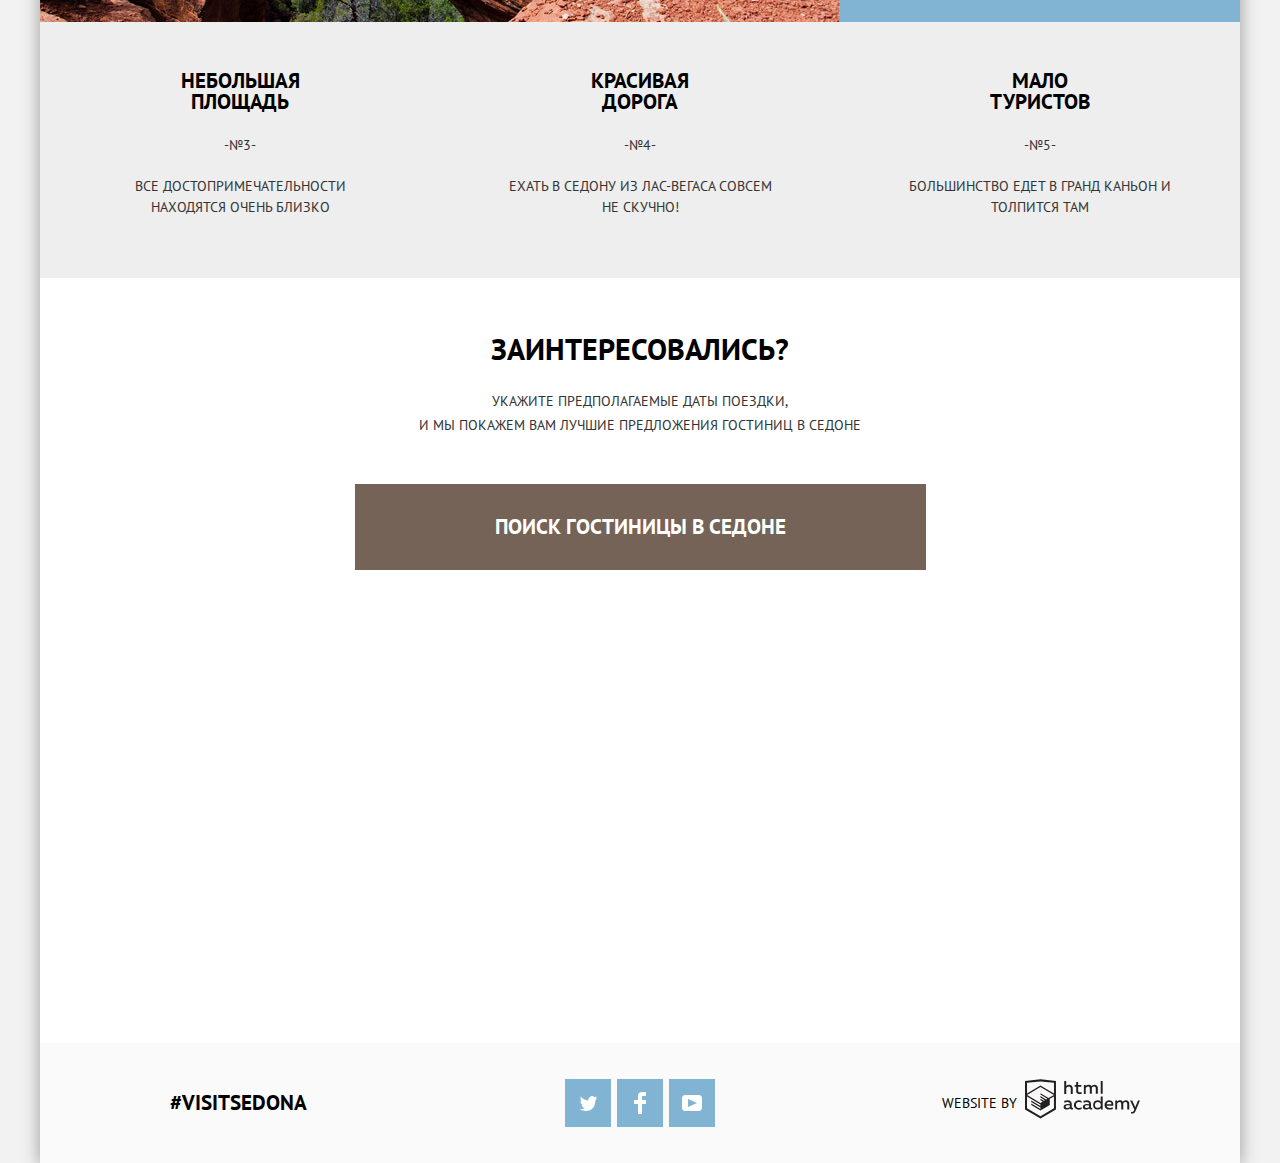
==== commit c28e0bb8: "Завершение верстки" ====
--- a/index.html
+++ b/index.html
@@ -10,31 +10,31 @@
   <body>
     <div class="container">
       <header class="main-header index-header">
-      <nav class="main-navigation">
-        <a href="#" class="main-header-logo">
-          <img src="img/logo.png" width="138" height="70" alt="Логотип города"></a>
-        <ul class="site-navigation">
-          <li class="site-navigation-item"><a href="#">Информация</a></li>
-          <li class="site-navigation-item"><a href="#">Фото и видео</a></li>
-          <li class="site-navigation-item"><a href="#">Карта штата</a></li>
-          <li class="site-navigation-item"><a href="inner.html">Гостиницы</a></li>
-        </ul>
-      </nav>
-    </header>
-    <main class="main-page">
-      <h1 class="visually-hidden">Седона</h1>
-      <section class="description">    
-        <h2 class="visually-hidden">Описание</h2>
-        <div class="city-view">
-          <img src="img/name-sedona.png" width="458" height="352" alt="Sedona">
-        </div>
-        <div class="description-container">
-          <b class="city-description">Седона - небольшой городок в Аризоне, заслуживающий большего!</b>
-          <p class="features-description">Рассмотрим 5 причин, по которым Седона круче, чем Гранд Каньон!</p>
-        </div>
-      </section>
-      <section class="features">
-        <h2 class="visually-hidden">Преимущества</h2>
+        <nav class="main-navigation">
+          <a href="#" class="main-header-logo">
+            <img src="img/logo.png" width="138" height="70" alt="Логотип города"></a>
+          <ul class="site-navigation">
+            <li class="site-navigation-item"><a href="#">Информация</a></li>
+            <li class="site-navigation-item"><a href="#">Фото и видео</a></li>
+            <li class="site-navigation-item"><a href="#">Карта штата</a></li>
+            <li class="site-navigation-item"><a href="inner.html">Гостиницы</a></li>
+          </ul>
+        </nav>
+      </header>
+      <main class="main-page">
+        <h1 class="visually-hidden">Седона</h1>
+        <section class="description">    
+          <h2 class="visually-hidden">Описание</h2>
+          <div class="city-view">
+            <img src="img/name-sedona.png" width="458" height="352" alt="Sedona">
+          </div>
+          <div class="description-container">
+            <b class="city-description">Седона - небольшой городок в Аризоне, заслуживающий большего!</b>
+            <p class="features-description">Рассмотрим 5 причин, по которым Седона круче, чем Гранд Каньон!</p>
+          </div>
+        </section>
+        <section class="features">
+          <h2 class="visually-hidden">Преимущества</h2>
           <ul class="features-list">
             <li class="feature-item-wrapper">
               <div class="feature-item feature-item-large">
@@ -69,101 +69,106 @@
                 <p>Да, по нему можно пройти! Если конечно вы осмелитесь</p>
               </div>
             </li>
-            <li class="feature-items"><ul class="features-list-small"><li class="feature-item feature-item-small">
-              <h3>Небольшая <br> площадь</h3>
-              <span>-№3-</span>
-              <p>Все достопримечательности находятся очень близко</p>
+            <li class="feature-items">
+              <ul class="features-list-small">
+                <li class="feature-item feature-item-small">
+                  <h3>Небольшая <br> площадь</h3>
+                  <span>-№3-</span>
+                  <p>Все достопримечательности находятся очень близко</p>
+                </li>
+                <li class="feature-item feature-item-small">
+                  <h3>Красивая <br> дорога</h3>
+                  <span>-№4-</span>
+                  <p>Ехать в Седону из Лас-Вегаса совсем не скучно!</p>
+                </li>
+                <li class="feature-item feature-item-small">
+                  <h3>Мало <br> туристов</h3>
+                  <span>-№5-</span>
+                  <p>Большинство едет в Гранд Каньон и толпится там</p>
+                </li>
+              </ul>
             </li>
-            <li class="feature-item feature-item-small">
-              <h3>Красивая <br> дорога</h3>
-              <span>-№4-</span>
-              <p>Ехать в Седону из Лас-Вегаса совсем не скучно!</p>
-            </li>
-            <li class="feature-item feature-item-small">
-              <h3>Мало <br> туристов</h3>
-              <span>-№5-</span>
-              <p>Большинство едет в Гранд Каньон и толпится там</p>
-            </li></ul></li>
           </ul>
-      </section>
-      <section class="search">
-        <h2 class="visually-hidden">Поиск гостиницы</h2>
-        <div class="caption-container">
-          <b class="interesting-search">Заинтересовались?</b>
-          <p class="search-instruction">Укажите предполагаемые даты поездки,<br>
-          и мы покажем вам лучшие предложения гостиниц в Седоне</p>
+        </section>
+        <section class="search">
+          <h2 class="visually-hidden">Поиск гостиницы</h2>
+          <div class="caption-container">
+            <b class="interesting-search">Заинтересовались?</b>
+            <p class="search-instruction">Укажите предполагаемые даты поездки,<br>
+            и мы покажем вам лучшие предложения гостиниц в Седоне</p>
+          </div>
+          <a href="#" class="button search-button">Поиск гостиницы в Седоне</a>
+        </section>
+        <div class="map">
+          <iframe src="https://www.google.com/maps/embed?pb=!1m18!1m12!1m3!1d419040.6176465849!2d-112.07477710155358!3d34.86238732755934!2m3!1f0!2f0!3f0!3m2!1i1024!2i768!4f13.1!3m3!1m2!1s0x872da132f942b00d%3A0x5548c523fa6c8efd!2z0KHQtdC00L7QvdCwLCDQkNGA0LjQt9C-0L3QsCA4NjMzNiwg0KHQqNCQ!5e0!3m2!1sru!2sru!4v1530108827556" width="1200" height="593" style="border:0" allowfullscreen></iframe>
+          <p><img src="img/map.png" width="1200" height="747" alt="Карта Седоны"></p>
+          <article class="modal modal-search">
+            <form class="hotel-search" method="get" action="https://echo.htmlacademy.ru">
+              <div class="search-option search-option-large">
+                <label class="search-name" for="arrival">Дата заезда:</label>
+                <div class="label-row">
+                  <input class="search-input" type="text" id="arrival" name="arrival" value="24 апреля 2017">
+                  <svg xmlns="http://www.w3.org/2000/svg" width="21" height="22" viewBox="0 0 21 22"><path d="M19.251 2.025h-2.845V.648c0-.381-.294-.689-.656-.689-.363 0-.656.308-.656.689v1.377h-3.938V.648c0-.381-.294-.689-.655-.689-.363 0-.657.308-.657.689v1.377H5.906V.648c0-.381-.294-.689-.656-.689-.363 0-.657.308-.657.689v1.377H1.75C.784 2.025 0 2.847 0 3.862v16.302C0 21.179.784 22 1.75 22h17.501c.966 0 1.749-.821 1.749-1.836V3.862c0-1.015-.783-1.837-1.749-1.837zm.437 18.139a.448.448 0 0 1-.437.459H1.75a.45.45 0 0 1-.438-.459V3.862a.45.45 0 0 1 .438-.459h2.844v1.378c0 .381.294.689.657.689.362 0 .656-.308.656-.689V3.403h3.938v1.378c0 .381.294.689.657.689.361 0 .655-.308.655-.689V3.403h3.938v1.378c0 .381.293.689.656.689.362 0 .656-.308.656-.689V3.403h2.845c.241 0 .437.206.437.459v16.302z"/><path d="M4.594 8.225h2.625v2.066H4.594zM4.594 11.668h2.625v2.067H4.594zM4.594 15.112h2.625v2.066H4.594zM9.188 15.112h2.625v2.066H9.188zM9.188 11.668h2.625v2.067H9.188zM9.188 8.225h2.625v2.066H9.188zM13.781 15.112h2.625v2.066h-2.625zM13.781 11.668h2.625v2.067h-2.625zM13.781 8.225h2.625v2.066h-2.625z"/></svg>
+                </div>  
+              </div>
+              <div class="search-option search-option-large">
+                <label class="search-name" for="departure">Дата выезда:</label>
+                <div class="label-row">  
+                  <input class="search-input" type="text" id="departure" name="departure" value="4 июля 2017">
+                  <svg xmlns="http://www.w3.org/2000/svg" width="21" height="22" viewBox="0 0 21 22"><path d="M19.251 2.025h-2.845V.648c0-.381-.294-.689-.656-.689-.363 0-.656.308-.656.689v1.377h-3.938V.648c0-.381-.294-.689-.655-.689-.363 0-.657.308-.657.689v1.377H5.906V.648c0-.381-.294-.689-.656-.689-.363 0-.657.308-.657.689v1.377H1.75C.784 2.025 0 2.847 0 3.862v16.302C0 21.179.784 22 1.75 22h17.501c.966 0 1.749-.821 1.749-1.836V3.862c0-1.015-.783-1.837-1.749-1.837zm.437 18.139a.448.448 0 0 1-.437.459H1.75a.45.45 0 0 1-.438-.459V3.862a.45.45 0 0 1 .438-.459h2.844v1.378c0 .381.294.689.657.689.362 0 .656-.308.656-.689V3.403h3.938v1.378c0 .381.294.689.657.689.361 0 .655-.308.655-.689V3.403h3.938v1.378c0 .381.293.689.656.689.362 0 .656-.308.656-.689V3.403h2.845c.241 0 .437.206.437.459v16.302z"/><path d="M4.594 8.225h2.625v2.066H4.594zM4.594 11.668h2.625v2.067H4.594zM4.594 15.112h2.625v2.066H4.594zM9.188 15.112h2.625v2.066H9.188zM9.188 11.668h2.625v2.067H9.188zM9.188 8.225h2.625v2.066H9.188zM13.781 15.112h2.625v2.066h-2.625zM13.781 11.668h2.625v2.067h-2.625zM13.781 8.225h2.625v2.066h-2.625z"/></svg>
+                </div>  
+              </div>
+              <div class="search-row">
+                <div class="search-option search-option-small">
+                  <label class="search-name" for="adult">Взрослые:</label>
+                  <div class="label-row">
+                    <button  class="number-btn minus" type="button">
+                      <span class="visually-hidden">Уменьшить</span>
+                    </button>
+                    <input class="search-input" type="text" id="adult" name="adult" value="2">
+                    <button  class="number-btn plus" type="button">
+                      <span class="visually-hidden">Увеличить</span>
+                    </button>
+                  </div>
+                </div>
+                <div class="search-option search-option-small">
+                  <label class="search-name" for="child">Дети:</label>
+                  <div class="label-row">  
+                    <button  class="number-btn minus" type="button">
+                      <span class="visually-hidden">Уменьшить</span>
+                    </button>
+                    <input class="search-input" type="text" id="child" name="child" value="0">
+                    <button  class="number-btn plus" type="button">
+                      <span class="visually-hidden">Увеличить</span>
+                    </button>
+                  </div>
+                </div>
+              </div>
+              <button class="button search-button-submit" type="submit">Найти</button>
+            </form>
+          </article>
         </div>
-        <a href="#" class="button search-button">Поиск гостиницы в Седоне</a>
-      </section>
-      <div class="map">
-        <img src="img/map.png" width="1200" height="747" alt="Карта Седоны">
-        <article class="modal modal-search">
-          <form class="hotel-search" method="get" action="https://echo.htmlacademy.ru">
-            <div class="search-option search-option-large">
-              <label class="search-name" for="arrival">Дата заезда:</label>
-              <div class="label-row">
-              <input class="search-input" type="text" id="arrival" name="arrival" value="24 апреля 2017">
-                <svg xmlns="http://www.w3.org/2000/svg" width="21" height="22" viewBox="0 0 21 22"><path d="M19.251 2.025h-2.845V.648c0-.381-.294-.689-.656-.689-.363 0-.656.308-.656.689v1.377h-3.938V.648c0-.381-.294-.689-.655-.689-.363 0-.657.308-.657.689v1.377H5.906V.648c0-.381-.294-.689-.656-.689-.363 0-.657.308-.657.689v1.377H1.75C.784 2.025 0 2.847 0 3.862v16.302C0 21.179.784 22 1.75 22h17.501c.966 0 1.749-.821 1.749-1.836V3.862c0-1.015-.783-1.837-1.749-1.837zm.437 18.139a.448.448 0 0 1-.437.459H1.75a.45.45 0 0 1-.438-.459V3.862a.45.45 0 0 1 .438-.459h2.844v1.378c0 .381.294.689.657.689.362 0 .656-.308.656-.689V3.403h3.938v1.378c0 .381.294.689.657.689.361 0 .655-.308.655-.689V3.403h3.938v1.378c0 .381.293.689.656.689.362 0 .656-.308.656-.689V3.403h2.845c.241 0 .437.206.437.459v16.302z"/><path d="M4.594 8.225h2.625v2.066H4.594zM4.594 11.668h2.625v2.067H4.594zM4.594 15.112h2.625v2.066H4.594zM9.188 15.112h2.625v2.066H9.188zM9.188 11.668h2.625v2.067H9.188zM9.188 8.225h2.625v2.066H9.188zM13.781 15.112h2.625v2.066h-2.625zM13.781 11.668h2.625v2.067h-2.625zM13.781 8.225h2.625v2.066h-2.625z"/></svg>
-              </div>  
-            </div>
-            <div class="search-option search-option-large">
-              <label class="search-name" for="departure">Дата выезда:</label>
-                <div class="label-row">  
-                <input class="search-input" type="text" id="departure" name="departure" value="4 июля 2017">
-                <svg xmlns="http://www.w3.org/2000/svg" width="21" height="22" viewBox="0 0 21 22"><path d="M19.251 2.025h-2.845V.648c0-.381-.294-.689-.656-.689-.363 0-.656.308-.656.689v1.377h-3.938V.648c0-.381-.294-.689-.655-.689-.363 0-.657.308-.657.689v1.377H5.906V.648c0-.381-.294-.689-.656-.689-.363 0-.657.308-.657.689v1.377H1.75C.784 2.025 0 2.847 0 3.862v16.302C0 21.179.784 22 1.75 22h17.501c.966 0 1.749-.821 1.749-1.836V3.862c0-1.015-.783-1.837-1.749-1.837zm.437 18.139a.448.448 0 0 1-.437.459H1.75a.45.45 0 0 1-.438-.459V3.862a.45.45 0 0 1 .438-.459h2.844v1.378c0 .381.294.689.657.689.362 0 .656-.308.656-.689V3.403h3.938v1.378c0 .381.294.689.657.689.361 0 .655-.308.655-.689V3.403h3.938v1.378c0 .381.293.689.656.689.362 0 .656-.308.656-.689V3.403h2.845c.241 0 .437.206.437.459v16.302z"/><path d="M4.594 8.225h2.625v2.066H4.594zM4.594 11.668h2.625v2.067H4.594zM4.594 15.112h2.625v2.066H4.594zM9.188 15.112h2.625v2.066H9.188zM9.188 11.668h2.625v2.067H9.188zM9.188 8.225h2.625v2.066H9.188zM13.781 15.112h2.625v2.066h-2.625zM13.781 11.668h2.625v2.067h-2.625zM13.781 8.225h2.625v2.066h-2.625z"/></svg>
-              </div>  
-            </div>
-            <div class="search-row">
-              <div class="search-option search-option-small">
-                <label class="search-name" for="adult">Взрослые:</label>
-                  <div class="label-row">
-                      <button  class="number-btn minus" type="button">
-                        <span class="visually-hidden">Уменьшить</span>
-                      </button>
-                      <input class="search-input" type="text" id="adult" name="adult" value="2">
-                      <button  class="number-btn plus" type="button">
-                        <span class="visually-hidden">Увеличить</span>
-                      </button>
-                    </div>
-                
-                  </div>
-            <div class="search-option search-option-small">
-              <label class="search-name" for="child">Дети:</label>
-                  <div class="label-row">  
-                      <button  class="number-btn minus" type="button">
-                        <span class="visually-hidden">Уменьшить</span>
-                      </button>
-                      <input class="search-input" type="text" id="child" name="child" value="0">
-                      <button  class="number-btn plus" type="button">
-                        <span class="visually-hidden">Увеличить</span>
-                      </button>
-                    </div>
-              
-                  </div>
-          </div>
-            <button class="button search-button-submit" type="submit">Найти</button>
-          </form>
-        </article>
-      </div>
-    </main>
-    <footer class="main-footer index-footer">
-      <strong class="footer-visit">#VISITSEDONA</strong>
-      <div class="footer-social">
-        <ul class="social-list">
-          <li><a class="button social-button" href="#"><span class="visually-hidden">Твиттер</span>
-            <svg class="social-icon" xmlns="http://www.w3.org/2000/svg" xmlns:xlink="http://www.w3.org/1999/xlink" width="17" height="15" viewBox="0 0 17 15"><path d="M10.95.144c1.685-.496 2.984.27 3.577 1.179.673-.231 1.331-.481 2.011-.708a2.345 2.345 0 0 1-.857 1.768c.685.17 1.304-.491 1.304-.491-.169 1-1.006 1.788-1.563 2.024-.231 6.75-3.175 11.217-10.077 11.082h-.446c-.41 0-4.164-.46-4.898-1.887 2.271.196 3.893-.422 4.693-1.177-.96-.3-2.679-.477-2.979-2.95.349.106.564.228 1.19.119C1.705 8.247.374 7.53.448 5.33c.285.328 1.067.536 1.34.472C1.085 5.561-.182 2.442.894.85c1.818 1.854 3.735 3.606 7.152 3.773C8.254 2.33 9.183.793 10.95.144z"/></svg></a></li>
-          <li><a class="button social-button" href="#"><span class="visually-hidden">Фейсбук</span>
-            <svg class="social-icon" xmlns="http://www.w3.org/2000/svg" width="12" height="22" viewBox="0 0 12 22"><path d="M12 4V0H8a4 4 0 0 0-4 4v4H0v4h4v10h4V12h4V8H8V4h4z"/></svg></a></li>
-          <li><a class="button social-button" href="#"><span class="visually-hidden">Ютуб</span>
-            <svg class="social-icon" xmlns="http://www.w3.org/2000/svg" xmlns:xlink="http://www.w3.org/1999/xlink" width="20" height="16" viewBox="0 0 20 16"><path d="M17 0H3C1.35 0 0 1.35 0 3v10c0 1.65 1.35 3 3 3h14c1.65 0 3-1.35 3-3V3c0-1.65-1.35-3-3-3zM6.027 11.998V4.002L15.014 8l-8.987 3.998z"/></svg></a></li>
-        </ul>
-      </div>
-      <div class="footer-copyright">
-        <p>Website by</p>
-        <a href="https://htmlacademy.ru/intensive/htmlcss">
-          <svg class="logo-htmlacademy" id="Layer_1" data-name="Layer 1" xmlns="http://www.w3.org/2000/svg" width="115" height="40" viewBox="0 0 108.08 36.85"><title>logo-htmlacademy-small1</title><path d="M44.61,26.88a2,2,0,0,0,.55-0.1v1.33a3.25,3.25,0,0,1-1.18.21,1.67,1.67,0,0,1-1.67-1,4.84,4.84,0,0,1-3.14,1.08c-1.51,0-2.91-.83-2.91-2.55,0-2.13,2-2.79,3.71-2.79a11.08,11.08,0,0,1,2.17.25v-0.3c0-1-.76-1.77-2.19-1.77a7.42,7.42,0,0,0-3,.64v-1.7a10.21,10.21,0,0,1,3.19-.55c2.36,0,3.81,1.12,3.81,3.65v3a0.54,0.54,0,0,0,.49.59h0.17Zm-6.44-1.13A1.35,1.35,0,0,0,39.63,27h0.11a3.39,3.39,0,0,0,2.41-1V24.58a9.72,9.72,0,0,0-1.81-.21c-1,0-2.16.33-2.16,1.38h0Zm12.36-6.11a5,5,0,0,1,2.57.64V22a4.08,4.08,0,0,0-2.3-.7,2.75,2.75,0,1,0,0,5.49,5,5,0,0,0,2.43-.64v1.71a6.27,6.27,0,0,1-2.76.57A4.21,4.21,0,0,1,46,24.51q0-.21,0-0.41a4.32,4.32,0,0,1,4.18-4.46h0.38Zm12.17,7.24a2,2,0,0,0,.55-0.1v1.33a3.25,3.25,0,0,1-1.18.21,1.67,1.67,0,0,1-1.67-1,4.84,4.84,0,0,1-3.14,1.08c-1.51,0-2.91-.83-2.91-2.55,0-2.13,2-2.79,3.71-2.79a11.08,11.08,0,0,1,2.17.25v-0.3c0-1-.76-1.77-2.19-1.77a7.42,7.42,0,0,0-3,.64v-1.7a10.21,10.21,0,0,1,3.19-.55c2.36,0,3.81,1.12,3.81,3.65v3a0.54,0.54,0,0,0,.49.59h0.17Zm-6.44-1.13A1.35,1.35,0,0,0,57.73,27h0.11a3.39,3.39,0,0,0,2.41-1V24.58a9.72,9.72,0,0,0-1.81-.21c-1.06,0-2.16.33-2.16,1.38h0ZM73,16V28.2H71.35V26.88a3.88,3.88,0,0,1-3.19,1.54,4.4,4.4,0,0,1,0-8.78,3.81,3.81,0,0,1,3,1.3V16H73Zm-4.53,5.22a2.76,2.76,0,1,0,0,5.52A2.86,2.86,0,0,0,71.15,25V23A2.91,2.91,0,0,0,68.49,21.27ZM79,19.64c3.31,0,4.46,2.68,3.92,5.09H76.7c0.21,1.5,1.67,2.11,3.19,2.11a6.11,6.11,0,0,0,2.64-.59v1.6a7.14,7.14,0,0,1-3,.57C77,28.42,74.78,27,74.78,24a4.18,4.18,0,0,1,4-4.39H79Zm0.09,1.54a2.28,2.28,0,0,0-2.44,2.1v0.06H81.3A2,2,0,0,0,79.13,21.18Zm5.73,7V19.87h1.65v1a3.81,3.81,0,0,1,2.78-1.27A2.86,2.86,0,0,1,91.89,21a4.12,4.12,0,0,1,2.91-1.33A3.06,3.06,0,0,1,98,23V28.2h-1.9V23.05a1.59,1.59,0,0,0-1.42-1.75H94.42a2.8,2.8,0,0,0-2.07,1.12V28.2h-1.9V23.05A1.59,1.59,0,0,0,89,21.31H88.8a3,3,0,0,0-2.21,1.29v5.63H84.86Zm21.31-8.33h1.9l-3.91,9.46c-0.9,2.17-2.09,2.86-3.35,2.86a4.76,4.76,0,0,1-1.1-.14V30.46a2.86,2.86,0,0,0,.85.12c0.9,0,1.58-.64,2.07-1.9l0.17-.42-4-8.4h2l2.86,6.29ZM38.73,1.46V6.22a3.81,3.81,0,0,1,2.7-1.14,3.25,3.25,0,0,1,3.44,3.4v5.15H43V8.72a1.81,1.81,0,0,0-1.61-2h-0.3a2.93,2.93,0,0,0-2.32,1.39v5.52h-1.9V1.46h1.9ZM49.94,2.31v3h3V6.91h-3v3.81c0,1.1.5,1.46,1.58,1.46a4.49,4.49,0,0,0,1.69-.33v1.6A6.8,6.8,0,0,1,51,13.8a2.55,2.55,0,0,1-2.86-2.74V6.89H46.58V5.26h1.5V2.74Zm5.4,11.31V5.28H57v1A3.81,3.81,0,0,1,59.77,5a2.86,2.86,0,0,1,2.6,1.33A4.12,4.12,0,0,1,65.28,5,3.06,3.06,0,0,1,68.44,8.4v5.21h-1.9V8.46a1.59,1.59,0,0,0-1.42-1.75H64.89a2.8,2.8,0,0,0-2.07,1.12v5.78h-1.9V8.46A1.59,1.59,0,0,0,59.5,6.71H59.27A3,3,0,0,0,57.06,8v5.63H55.34ZM71.17,1.45H73V13.6H71.17V1.45ZM14.71,0H14.55L0,1.54V28.21l14.55,8.66,14.55-8.66V1.54Zm12.5,27.1L14.55,34.64,1.9,27.12V16.18l12.59,7.5V25L5.86,19.9v1.31l8.68,5.21v1.39L5.87,22.65V24l8.68,5.21,8.75-5.24V18.31L27.2,16V27.12Zm0-12.53-3.48,2-1.6,1L14.51,13v1.31L21,18.23H21l-0.14.09-1,.54-5.37-3.2V17l4.24,2.52-1,.67-3.2-1.9v1.31l2.1,1.24L14.5,22.1,2,14.65,14.51,7.11Zm0-1.32L14.49,5.76,1.91,13.25v-10L14.56,1.92,27.21,3.25v10h0Z" transform="translate(0 -0.02)"/></svg>
-        </a>
-      </div>
-    </footer></div>
+      </main>
+      <footer class="main-footer index-footer">
+        <strong class="footer-visit">#VISITSEDONA</strong>
+        <div class="footer-social">
+          <ul class="social-list">
+            <li><a class="button social-button" href="#"><span class="visually-hidden">Твиттер</span>
+              <svg class="social-icon" xmlns="http://www.w3.org/2000/svg" xmlns:xlink="http://www.w3.org/1999/xlink" width="17" height="15" viewBox="0 0 17 15"><path d="M10.95.144c1.685-.496 2.984.27 3.577 1.179.673-.231 1.331-.481 2.011-.708a2.345 2.345 0 0 1-.857 1.768c.685.17 1.304-.491 1.304-.491-.169 1-1.006 1.788-1.563 2.024-.231 6.75-3.175 11.217-10.077 11.082h-.446c-.41 0-4.164-.46-4.898-1.887 2.271.196 3.893-.422 4.693-1.177-.96-.3-2.679-.477-2.979-2.95.349.106.564.228 1.19.119C1.705 8.247.374 7.53.448 5.33c.285.328 1.067.536 1.34.472C1.085 5.561-.182 2.442.894.85c1.818 1.854 3.735 3.606 7.152 3.773C8.254 2.33 9.183.793 10.95.144z"/></svg></a></li>
+            <li><a class="button social-button" href="#"><span class="visually-hidden">Фейсбук</span>
+              <svg class="social-icon" xmlns="http://www.w3.org/2000/svg" width="12" height="22" viewBox="0 0 12 22"><path d="M12 4V0H8a4 4 0 0 0-4 4v4H0v4h4v10h4V12h4V8H8V4h4z"/></svg></a></li>
+            <li><a class="button social-button" href="#"><span class="visually-hidden">Ютуб</span>
+              <svg class="social-icon" xmlns="http://www.w3.org/2000/svg" xmlns:xlink="http://www.w3.org/1999/xlink" width="20" height="16" viewBox="0 0 20 16"><path d="M17 0H3C1.35 0 0 1.35 0 3v10c0 1.65 1.35 3 3 3h14c1.65 0 3-1.35 3-3V3c0-1.65-1.35-3-3-3zM6.027 11.998V4.002L15.014 8l-8.987 3.998z"/></svg></a></li>
+          </ul>
+        </div>
+        <div class="footer-copyright">
+          <p>Website by</p>
+          <a href="https://htmlacademy.ru/intensive/htmlcss">
+            <svg class="logo-htmlacademy" id="Layer_1" data-name="Layer 1" xmlns="http://www.w3.org/2000/svg" width="115" height="40" viewBox="0 0 108.08 36.85"><title>logo-htmlacademy-small1</title><path d="M44.61,26.88a2,2,0,0,0,.55-0.1v1.33a3.25,3.25,0,0,1-1.18.21,1.67,1.67,0,0,1-1.67-1,4.84,4.84,0,0,1-3.14,1.08c-1.51,0-2.91-.83-2.91-2.55,0-2.13,2-2.79,3.71-2.79a11.08,11.08,0,0,1,2.17.25v-0.3c0-1-.76-1.77-2.19-1.77a7.42,7.42,0,0,0-3,.64v-1.7a10.21,10.21,0,0,1,3.19-.55c2.36,0,3.81,1.12,3.81,3.65v3a0.54,0.54,0,0,0,.49.59h0.17Zm-6.44-1.13A1.35,1.35,0,0,0,39.63,27h0.11a3.39,3.39,0,0,0,2.41-1V24.58a9.72,9.72,0,0,0-1.81-.21c-1,0-2.16.33-2.16,1.38h0Zm12.36-6.11a5,5,0,0,1,2.57.64V22a4.08,4.08,0,0,0-2.3-.7,2.75,2.75,0,1,0,0,5.49,5,5,0,0,0,2.43-.64v1.71a6.27,6.27,0,0,1-2.76.57A4.21,4.21,0,0,1,46,24.51q0-.21,0-0.41a4.32,4.32,0,0,1,4.18-4.46h0.38Zm12.17,7.24a2,2,0,0,0,.55-0.1v1.33a3.25,3.25,0,0,1-1.18.21,1.67,1.67,0,0,1-1.67-1,4.84,4.84,0,0,1-3.14,1.08c-1.51,0-2.91-.83-2.91-2.55,0-2.13,2-2.79,3.71-2.79a11.08,11.08,0,0,1,2.17.25v-0.3c0-1-.76-1.77-2.19-1.77a7.42,7.42,0,0,0-3,.64v-1.7a10.21,10.21,0,0,1,3.19-.55c2.36,0,3.81,1.12,3.81,3.65v3a0.54,0.54,0,0,0,.49.59h0.17Zm-6.44-1.13A1.35,1.35,0,0,0,57.73,27h0.11a3.39,3.39,0,0,0,2.41-1V24.58a9.72,9.72,0,0,0-1.81-.21c-1.06,0-2.16.33-2.16,1.38h0ZM73,16V28.2H71.35V26.88a3.88,3.88,0,0,1-3.19,1.54,4.4,4.4,0,0,1,0-8.78,3.81,3.81,0,0,1,3,1.3V16H73Zm-4.53,5.22a2.76,2.76,0,1,0,0,5.52A2.86,2.86,0,0,0,71.15,25V23A2.91,2.91,0,0,0,68.49,21.27ZM79,19.64c3.31,0,4.46,2.68,3.92,5.09H76.7c0.21,1.5,1.67,2.11,3.19,2.11a6.11,6.11,0,0,0,2.64-.59v1.6a7.14,7.14,0,0,1-3,.57C77,28.42,74.78,27,74.78,24a4.18,4.18,0,0,1,4-4.39H79Zm0.09,1.54a2.28,2.28,0,0,0-2.44,2.1v0.06H81.3A2,2,0,0,0,79.13,21.18Zm5.73,7V19.87h1.65v1a3.81,3.81,0,0,1,2.78-1.27A2.86,2.86,0,0,1,91.89,21a4.12,4.12,0,0,1,2.91-1.33A3.06,3.06,0,0,1,98,23V28.2h-1.9V23.05a1.59,1.59,0,0,0-1.42-1.75H94.42a2.8,2.8,0,0,0-2.07,1.12V28.2h-1.9V23.05A1.59,1.59,0,0,0,89,21.31H88.8a3,3,0,0,0-2.21,1.29v5.63H84.86Zm21.31-8.33h1.9l-3.91,9.46c-0.9,2.17-2.09,2.86-3.35,2.86a4.76,4.76,0,0,1-1.1-.14V30.46a2.86,2.86,0,0,0,.85.12c0.9,0,1.58-.64,2.07-1.9l0.17-.42-4-8.4h2l2.86,6.29ZM38.73,1.46V6.22a3.81,3.81,0,0,1,2.7-1.14,3.25,3.25,0,0,1,3.44,3.4v5.15H43V8.72a1.81,1.81,0,0,0-1.61-2h-0.3a2.93,2.93,0,0,0-2.32,1.39v5.52h-1.9V1.46h1.9ZM49.94,2.31v3h3V6.91h-3v3.81c0,1.1.5,1.46,1.58,1.46a4.49,4.49,0,0,0,1.69-.33v1.6A6.8,6.8,0,0,1,51,13.8a2.55,2.55,0,0,1-2.86-2.74V6.89H46.58V5.26h1.5V2.74Zm5.4,11.31V5.28H57v1A3.81,3.81,0,0,1,59.77,5a2.86,2.86,0,0,1,2.6,1.33A4.12,4.12,0,0,1,65.28,5,3.06,3.06,0,0,1,68.44,8.4v5.21h-1.9V8.46a1.59,1.59,0,0,0-1.42-1.75H64.89a2.8,2.8,0,0,0-2.07,1.12v5.78h-1.9V8.46A1.59,1.59,0,0,0,59.5,6.71H59.27A3,3,0,0,0,57.06,8v5.63H55.34ZM71.17,1.45H73V13.6H71.17V1.45ZM14.71,0H14.55L0,1.54V28.21l14.55,8.66,14.55-8.66V1.54Zm12.5,27.1L14.55,34.64,1.9,27.12V16.18l12.59,7.5V25L5.86,19.9v1.31l8.68,5.21v1.39L5.87,22.65V24l8.68,5.21,8.75-5.24V18.31L27.2,16V27.12Zm0-12.53-3.48,2-1.6,1L14.51,13v1.31L21,18.23H21l-0.14.09-1,.54-5.37-3.2V17l4.24,2.52-1,.67-3.2-1.9v1.31l2.1,1.24L14.5,22.1,2,14.65,14.51,7.11Zm0-1.32L14.49,5.76,1.91,13.25v-10L14.56,1.92,27.21,3.25v10h0Z" transform="translate(0 -0.02)"/></svg>
+          </a>
+        </div>
+      </footer>
+    </div>
+    <script src="js/script.js"></script>
   </body>
 </html>
--- a/css/style.css
+++ b/css/style.css
@@ -44,7 +44,7 @@
     margin:0 auto;
     max-width:1200px;
     background-color: #ffffff;
-    box-shadow: 0 0 8px 2px #a9a9a9;
+    box-shadow: 0 0 15px 2px #a9a9a9;
   }
 .main-header-logo {
     width: 138px;
@@ -72,7 +72,7 @@
     margin-right:auto; 
   }
   .site-navigation-item:nth-child(3) {
-    margin-right:15px; 
+    margin-right:17px; 
   }
 .site-navigation-item:nth-child(1)
 .site-navigation-item:nth-child(2) {
@@ -109,7 +109,7 @@
   }
 .city-view img {
     margin: auto;
-    margin-top: 90px;   
+    margin-top: 92px;   
     padding: 40px;  
   }
 .city-view::before {
@@ -134,7 +134,7 @@
 .description-container {
     margin: auto; 
     width: 540px;
-    padding: 30px;
+    padding: 35px;
     position: absolute;
     left: 0;
     right: 0;
@@ -149,7 +149,7 @@
     font-size: 21px;
     font-weight: bold;
     color: #000000;
-    margin: 25px 0;
+    margin: 28px 0;
     display: block;
   }
 .features-list,
@@ -172,22 +172,34 @@
 .feature-item.feature-item-large {
     text-align: center;
     color: #ffffff;
-    padding:30px 40px;
+    padding:30px 50px;
     background-color: #81b3d2;
     margin: 0;
+    width: 300px;
+    min-height: 195px;
+  }
+  .feature-item.feature-item-large:nth-of-type(2) {
     width: 320px;
-    min-height: 196px;
+    padding: 30px 40px;
   }
 .feature-item-wrapper .img-wrap {
     height:256px ;
     width: 800px;
     overflow: hidden;
-  }
-.feature-item.feature-item-large h3 {
+    position: relative;
+  }
+.feature-item-large h3 {
     font-size: 21px;
     font-weight: bold;
     color: #ffffff;
-  }
+    text-align: center;
+    margin-top: 18px;
+    margin-bottom: 22px;
+  }
+.feature-item-wrapper img {
+  position: absolute;
+  top: -80px;
+}
 .guideline-list {
     display: flex;
     min-height:330px;
@@ -210,7 +222,7 @@
     position: absolute;
     top:95px;
     left:50%;
-    margin: -37px;
+    margin: -36px;
     width: 75px;
     height: 75px;
     
@@ -224,7 +236,7 @@
     position: absolute;
     top:95px;
     left:50%;
-    margin: -37px;
+    margin: -35px;
     width: 75px;
     height: 75px;
     
@@ -238,7 +250,8 @@
     position: absolute;
     top:95px;
     left:50%;
-    margin: -37px;
+    margin: -38px;
+    margin-left: -33px;
     width: 75px;
     height: 75px;
     
@@ -251,17 +264,22 @@
     font-size: 21px;
     font-weight: bold;
     color: #000000;
+    margin-bottom: 23px;
   }
 .feature-item {
     text-align: center;
-  
     background-color: #eeeeee;
   } 
-.feature-item h3 {
+.feature-item-small h3 {
     font-size: 21px;
     font-weight: bold;
     color: #000000;
     text-align: center;
+    margin-top: 18px;
+    margin-bottom: 23px;
+  }
+.feature-item p {
+  margin-top: 20px;
   }
 .features-list-small {
     width: 100%;
@@ -273,12 +291,11 @@
     padding: 0;
   }
 .feature-item-small {   
-    padding: 30px 80px;
+    padding: 30px 60px;
     width: 33.3333%;
   }
 .search {
     text-align: center;
-    min-height: 290px;
     display: flex;
     flex-direction: column;
     justify-content: center;
@@ -291,6 +308,10 @@
     margin: 30px 0;
     display: block;
   }
+.search p {
+  line-height: 24px;
+  margin-bottom: 17px;
+}
 .button {
     display: inline-block;
     padding: 10px 30px;
@@ -318,7 +339,7 @@
     line-height: 26px;
     transition: all 0.10s linear;
     max-width: 576px;
-    padding: 30px 143px;
+    padding: 30px 140px;
 
     background-color: #766357;
   }
@@ -334,22 +355,71 @@
     position: relative;
     max-width: 1200px;
     overflow: hidden;
-    height: 590px;
+    height: 593px;
+  }
+  .map iframe {
+    position: relative;
+  }
+  .map p {
+    position: absolute;
+    top: 0;
+    left: 0;
+    z-index: -1;
+  
+    margin: 0;
+  }
+  @keyframes bounce {
+    0% {
+      transform: translateY(-395px);
+      opacity: 0;
+    }
+    100% {
+      transform: translateY(0);
+      opacity: 1;
+    }
+  }
+  @keyframes shake {
+    0%,
+    100% {
+      transform: translateX(0);
+    }
+  
+    10%,
+    30%,
+    50%,
+    70%,
+    90% {
+      transform: translateX(-10px);
+    }
+  
+    20%,
+    40%,
+    60%,
+    80% {
+      transform: translateX(10px);
+    }
   }
 .modal-search {
     position: absolute;
     top:0;
     left:50%;
-    margin-left: -288px;
+    margin-left: -284px;
     background-color: white;
-    max-width: 576px;
-    display: flex;
+    max-width: 568px;
+    display: none;
+  }
+.modal-show {
+    display: flex;
+    animation: bounce 0.7s;
+  }
+  .modal-error {
+    animation: shake 0.6s;
   }
 .hotel-search {
     display: flex;
     flex-wrap: wrap;
     justify-content: space-between;
-    padding: 55px 60px;
+    padding: 55px;
   }
 .search-option {
     color: #000000;
@@ -366,7 +436,7 @@
     transition: all 0.10s linear;
     outline: none;
     background-color: #f2f2f2;
-    height: 40px;
+    height: 35px;
     border:2px solid #f2f2f2;
     width: inherit;
     flex-grow: 1;
@@ -388,13 +458,13 @@
     width: 100%;
     max-height: 40px;
     margin:0;
-    margin-bottom: 28px;
+    margin-bottom: 32px;
   }
 .search-option-small {
     min-width: 182px;
     max-height: 40px;
     margin:0;
-    margin-bottom: 28px;
+    margin-bottom: 32px;
   }
 .search-option-large input {
     box-sizing: border-box;
@@ -409,8 +479,8 @@
   } 
 .search-option-large svg {
     position: absolute;
-    right: 12px;
-    top: 10px;
+    right: 10px;
+    top: 7px;
 }
 .search-option-large svg path {
     fill: #a9a9a9;
@@ -454,18 +524,21 @@
     width: 11px;
     height: 3px;
     position: absolute;
-    top: 50%;
+    top: 17px;
     background-color: #a9a9a9;
-    left: 10px;
+    left: 6px;
+}
+.number-btn.minus::before {
+  left: 13px;
 }
 .number-btn.plus::after {
     content: ""; 
     width: 3px;
     height: 11px;
     position: absolute;
-    top: 16px;
+    top: 13px;
     background-color: #a9a9a9;
-    left: 14px;
+    left: 10px;
 }
 .number-btn.minus {
   left: 0;
@@ -473,22 +546,22 @@
 .number-btn.plus {
   right: 0;
 }
-  .search-option-small .number-btn:hover~.number-btn::before,
-  .search-option-small .number-btn:focus~.number-btn::before,
-  .search-option-small .number-btn:hover~.number-btn::after,
-  .search-option-small .number-btn:focus~.number-btn::after {
+  .search-option-small .number-btn:hover::before,
+  .search-option-small .number-btn:focus::before,
+  .search-option-small .number-btn:hover::after,
+  .search-option-small .number-btn:focus::after {
     background-color: #000000; 
   }
-  .search-option-small .number-btn:active~.number-btn::before,
-  .search-option-small .number-btn:active~.number-btn::after {
+  .search-option-small .number-btn:active::before,
+  .search-option-small .number-btn:active::after {
     background-color:#81b3d2;
     }
 .search-button-submit {
       width: 100%;
       line-height: 26px;
       font-size: 21px;
-      margin-top: 20px;
-      padding: 15px;
+      margin-top: 23px;
+      padding: 17px;
   }
 .main-footer {
     color: #000000;
@@ -521,15 +594,15 @@
 .footer-social {
     text-align: center;
     width: 150px;
-    margin-left: 30px;
+    margin-left: 31px;
   }
 .footer-copyright {
     margin: 0;
-    margin-right: 25px;
+    margin-right: 20px;
     display: flex;
     justify-content: space-between;
     align-items: center;
-    width: 200px;
+    width: 198px;
   }
 .visually-hidden:not(:focus):not(:active),
 input[type="checkbox"].visually-hidden,
@@ -595,8 +668,8 @@
   .filters-wrapper {
     display: flex;
     justify-content: space-between;
-    align-items: center;
-    padding: 25px 73px;
+    align-items: flex-start;
+    padding: 28px 73px;
   }
 .filters fieldset {
     border: none;
@@ -612,8 +685,12 @@
 .filters legend {
     font-size: 16px;
     font-weight: bold;
-    margin-bottom: 15px;
-  }
+    margin-bottom: 20px;
+    margin-top: 5px; 
+  }
+.filter-range legend {
+  margin-bottom: 7px;
+}
 .filters ul {
     list-style: none;
     padding: 0;
@@ -624,6 +701,7 @@
   }
 .filter-option {
   margin-bottom: 25px;
+  margin-top: 5px;
   }
 .checkbox-label {
     position: relative;
@@ -636,7 +714,7 @@
     background-repeat:  no-repeat;
     width: 25px;
     height: 25px;
-    top:0px;
+    top:-5px;
     left:0;
   }
 .checkbox-label input[type="checkbox"]:checked + .checkbox-indicator {
@@ -646,8 +724,14 @@
     background-repeat:  no-repeat;
     width: 25px;
     height: 25px;
-    top:0px;
+    top:-5px;
     left:0;
+  }
+  .checkbox-label input[type="checkbox"]:focus + .checkbox-indicator {
+    outline-color: rgb(77, 144, 254);
+    outline-offset: -2px;
+    outline-style: auto;
+    outline-width: 5px;
   }
   .checkbox-label input[type="checkbox"]:disabled + .checkbox-indicator {
     position: absolute;
@@ -656,7 +740,7 @@
     background-repeat:  no-repeat;
     width: 25px;
     height: 25px;
-    top:0px;
+    top:-5px;
     left:0;
   }
 .checkbox-label input[type="checkbox"]:checked:disabled + .checkbox-indicator {
@@ -666,7 +750,7 @@
     background-repeat:  no-repeat;
     width: 25px;
     height: 25px;
-    top:0px;
+    top:-5px;
     left:0;
   }
 .filter-range {
@@ -705,7 +789,7 @@
 .price-controls .min-price,
 .price-controls .max-price {
     width: 90px;
-    padding-left: 65px;
+    padding-left: 66px;
   }
 .price-controls input {
     width: 50px;
@@ -766,8 +850,8 @@
   }
 .filter-button {
     display: block;
-    margin: 0 auto;
-    padding: 6px 35px;
+    margin-left: 85px;
+    padding: 6px 33px;
   
     font-size: 14px;
     line-height: 20px;
@@ -788,15 +872,15 @@
     display: flex;
     max-width: 1200px;
     justify-content: space-around;
-    align-items: center;
-    padding: 10px 73px;
+    align-items: baseline;
+    padding: 8px 72px;
     border-bottom: 1px solid rgba(0, 0, 0, 0.3);
   }
 .sort {
     font-size: 12px;
     line-height: 18px;
     margin-right: auto;
-    padding: 0 20px;
+    padding: 0 15px;
     min-width: 80px;
   }
 .sorting-results {
@@ -813,16 +897,17 @@
     justify-content: space-between; 
     padding: 0;
     align-items: center;
+    margin-left: 20px;
   }
 .sorting-item {
-    padding: 0 10px;
+    padding-right:33px;
   }
 .sorting-item:nth-child(3) {
     margin-right: auto;
   }
 .sorting-item:nth-child(4),
 .sorting-item:nth-child(5) {
-    padding: 0 5px;
+    padding: 0 4px;
 }
 .sorting-icon {
     fill: rgba(0, 0, 0, 0.3);
@@ -867,20 +952,16 @@
     flex-direction: column;
     justify-content: space-between;
     align-items: center;
-    padding: 0 73px;
+    padding: 0 72px;
     margin: 0;
   }
 .result-item {
     display:flex;
     width:100%;
-    min-height:150px;
     justify-content: space-between;
     align-items: center;
     border-bottom: 1px solid rgba(0, 0, 0, 0.3);
-    padding: 0 73px;
-  }
-.result-item .img-wrap {
-
+    padding: 27px 72px;
   }
 .result-item img {
     display: inline-block;
@@ -894,6 +975,9 @@
     padding: 0;
     align-items: flex-start;
   }
+.result-wrap a {
+  margin-bottom: 5px;
+}
 .result-wrap p {
     margin: 0;
   }
@@ -906,7 +990,7 @@
     min-width: 105px;
   }
 .rate {
-    padding:5px 10px;
+    padding:5px 15px;
   }
 .stars {
     display: flex;
@@ -929,8 +1013,8 @@
   }
 .result-item p {
     display: flex;
-    margin-bottom: 10px;
-    width: 190px;
+    margin-bottom: 13px;
+    width: 176px;
     justify-content: space-between;
   }
 .result-item h3 {
@@ -956,11 +1040,11 @@
 .button-booking {
     background-color: #766357;
     transition: all 0.10s linear;
-    padding:5px 15px;
+    padding:3px 15px;
     margin-left: 10px;
   }
 .button-more {
-  padding:5px 15px;
+  padding:3px 15px;
   }
 .button-booking:hover,
 .button-booking:focus {
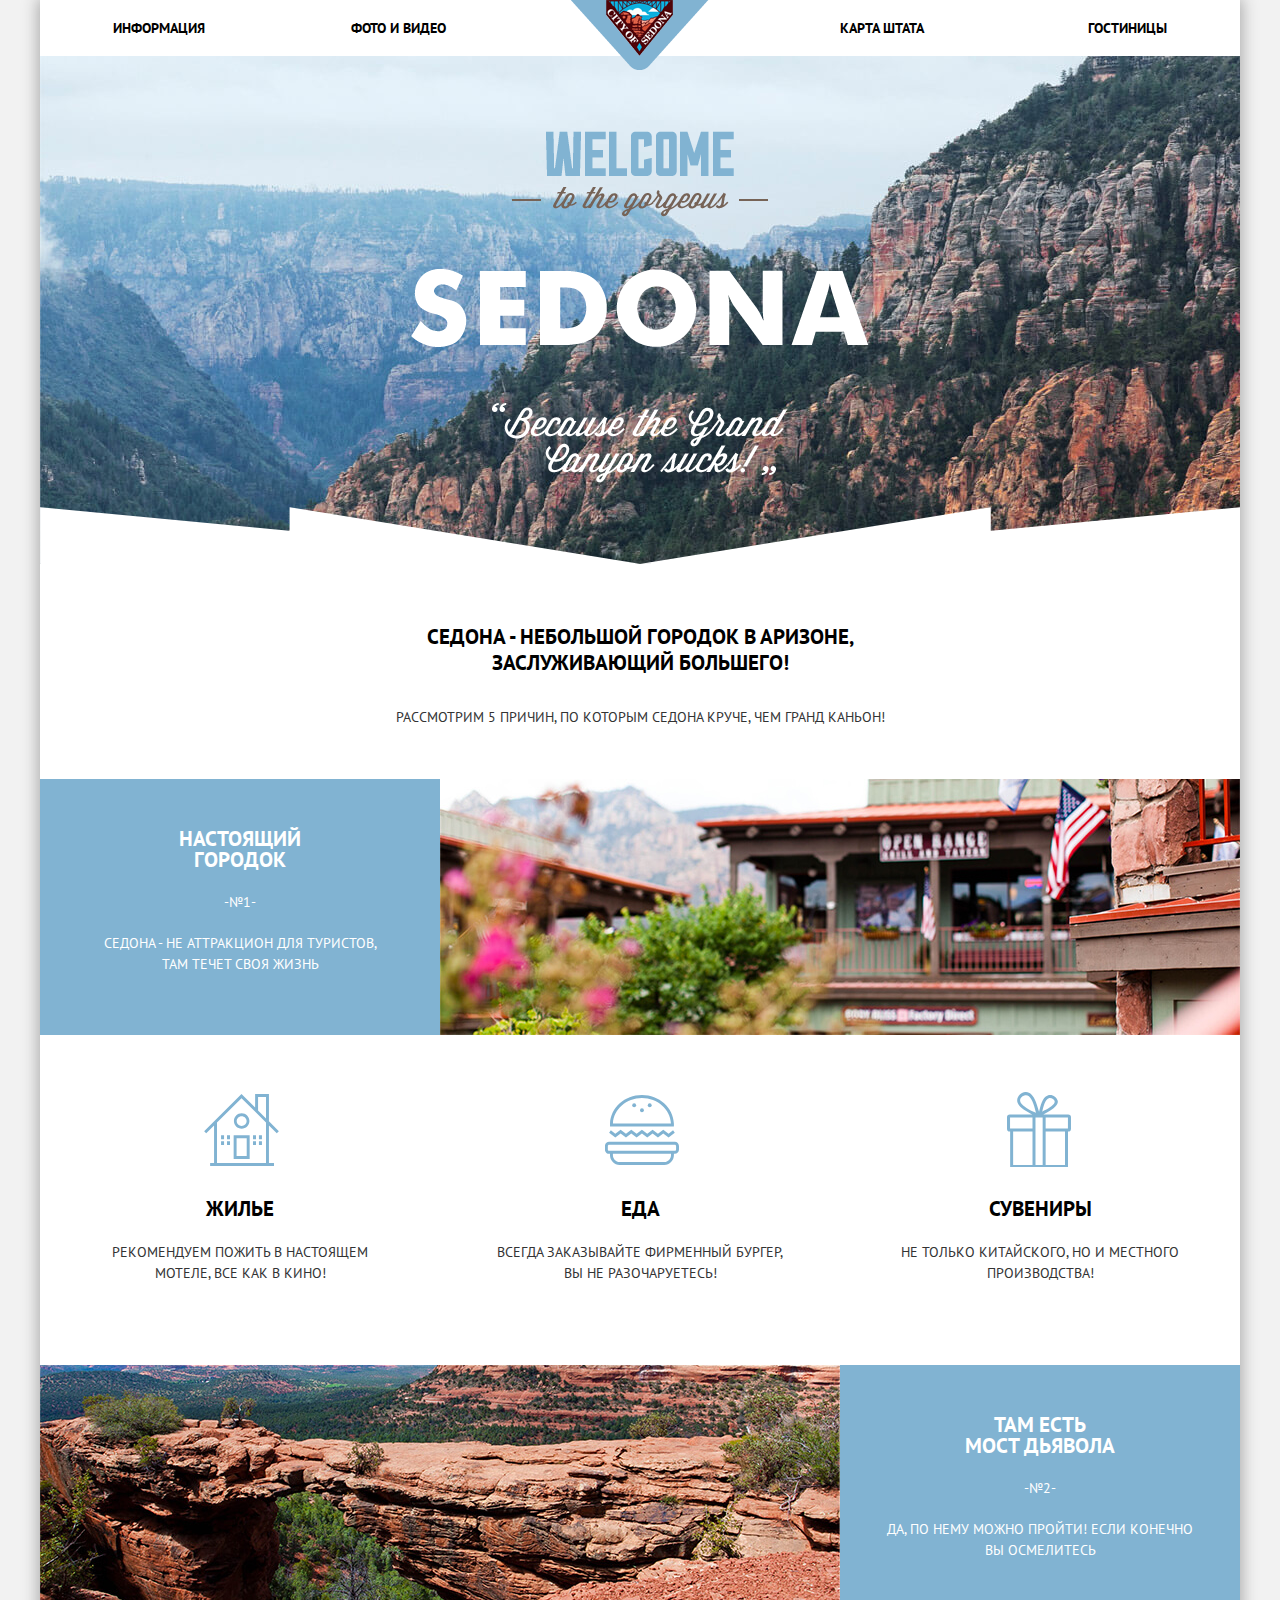
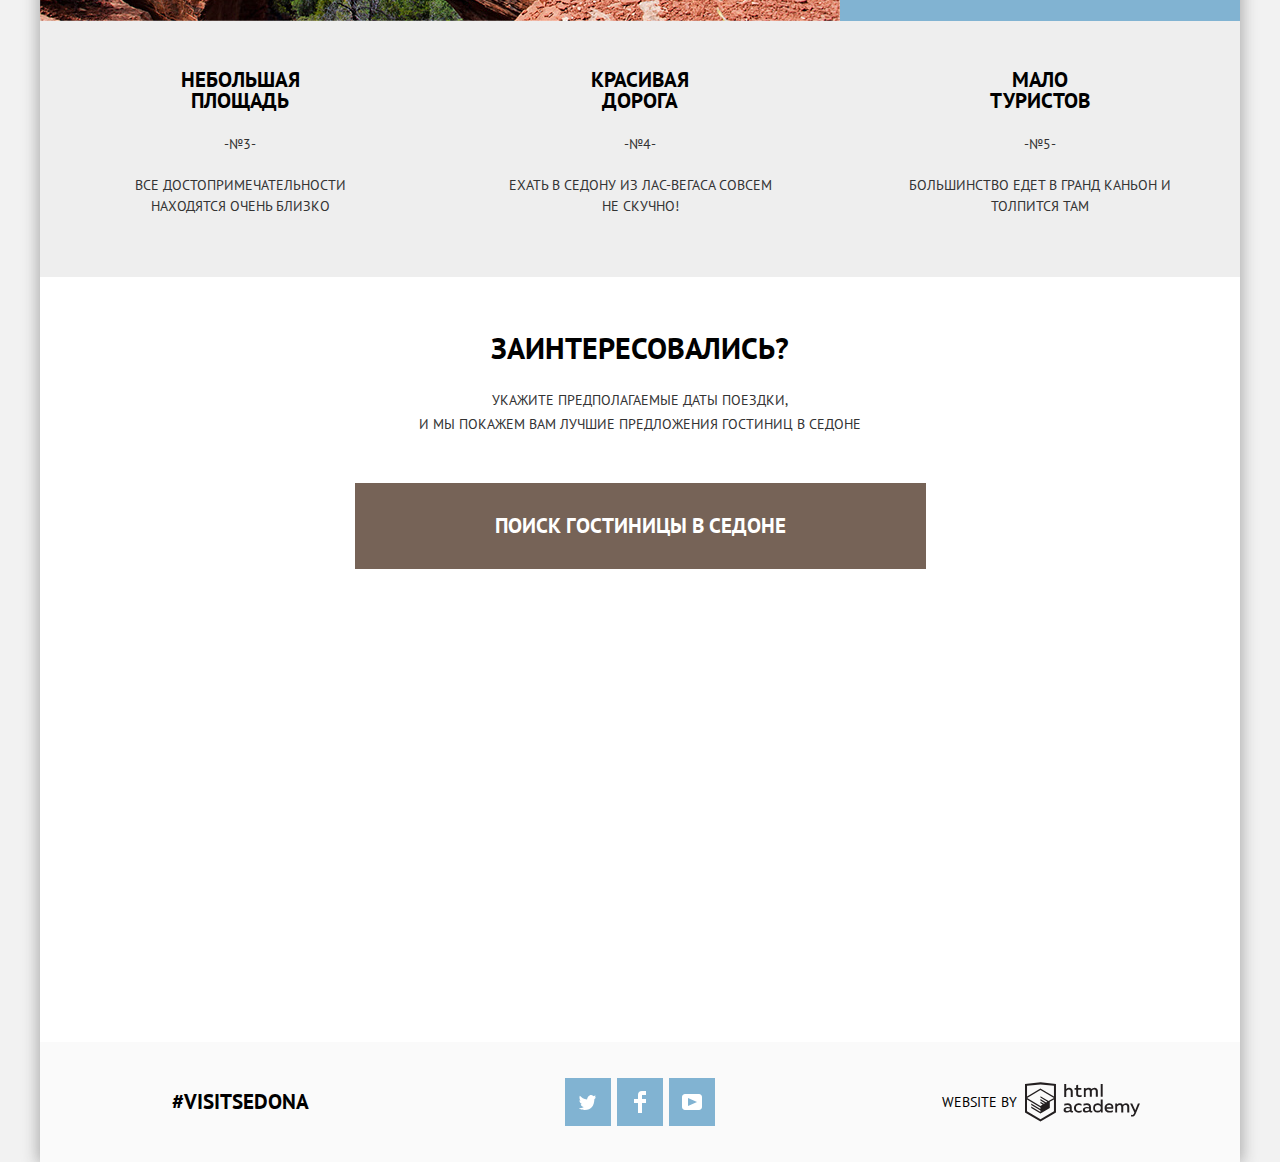
==== commit fa365da1: "Последние исправления" ====
--- a/index.html
+++ b/index.html
@@ -1,5 +1,5 @@
 <!DOCTYPE html>
-<html lang="ru">
+<html class="no-js" lang="ru">
   <head>
     <meta charset="utf-8">
     <title>Sedona</title>
@@ -9,7 +9,7 @@
   </head>
   <body>
     <div class="container">
-      <header class="main-header index-header">
+      <header class="main-header">
         <nav class="main-navigation">
           <a href="#" class="main-header-logo">
             <img src="img/logo.png" width="138" height="70" alt="Логотип города"></a>
@@ -29,7 +29,7 @@
             <img src="img/name-sedona.png" width="458" height="352" alt="Sedona">
           </div>
           <div class="description-container">
-            <b class="city-description">Седона - небольшой городок в Аризоне, заслуживающий большего!</b>
+            <strong class="city-description">Седона - небольшой городок в Аризоне, заслуживающий большего!</strong>
             <p class="features-description">Рассмотрим 5 причин, по которым Седона круче, чем Гранд Каньон!</p>
           </div>
         </section>
@@ -151,16 +151,14 @@
       </main>
       <footer class="main-footer index-footer">
         <strong class="footer-visit">#VISITSEDONA</strong>
-        <div class="footer-social">
-          <ul class="social-list">
-            <li><a class="button social-button" href="#"><span class="visually-hidden">Твиттер</span>
-              <svg class="social-icon" xmlns="http://www.w3.org/2000/svg" xmlns:xlink="http://www.w3.org/1999/xlink" width="17" height="15" viewBox="0 0 17 15"><path d="M10.95.144c1.685-.496 2.984.27 3.577 1.179.673-.231 1.331-.481 2.011-.708a2.345 2.345 0 0 1-.857 1.768c.685.17 1.304-.491 1.304-.491-.169 1-1.006 1.788-1.563 2.024-.231 6.75-3.175 11.217-10.077 11.082h-.446c-.41 0-4.164-.46-4.898-1.887 2.271.196 3.893-.422 4.693-1.177-.96-.3-2.679-.477-2.979-2.95.349.106.564.228 1.19.119C1.705 8.247.374 7.53.448 5.33c.285.328 1.067.536 1.34.472C1.085 5.561-.182 2.442.894.85c1.818 1.854 3.735 3.606 7.152 3.773C8.254 2.33 9.183.793 10.95.144z"/></svg></a></li>
-            <li><a class="button social-button" href="#"><span class="visually-hidden">Фейсбук</span>
-              <svg class="social-icon" xmlns="http://www.w3.org/2000/svg" width="12" height="22" viewBox="0 0 12 22"><path d="M12 4V0H8a4 4 0 0 0-4 4v4H0v4h4v10h4V12h4V8H8V4h4z"/></svg></a></li>
-            <li><a class="button social-button" href="#"><span class="visually-hidden">Ютуб</span>
-              <svg class="social-icon" xmlns="http://www.w3.org/2000/svg" xmlns:xlink="http://www.w3.org/1999/xlink" width="20" height="16" viewBox="0 0 20 16"><path d="M17 0H3C1.35 0 0 1.35 0 3v10c0 1.65 1.35 3 3 3h14c1.65 0 3-1.35 3-3V3c0-1.65-1.35-3-3-3zM6.027 11.998V4.002L15.014 8l-8.987 3.998z"/></svg></a></li>
-          </ul>
-        </div>
+        <ul class="footer-social">
+          <li class="social-item"><a class="button social-button" href="#"><span class="visually-hidden">Твиттер</span>
+            <svg class="social-icon" xmlns="http://www.w3.org/2000/svg" xmlns:xlink="http://www.w3.org/1999/xlink" width="17" height="15" viewBox="0 0 17 15"><path d="M10.95.144c1.685-.496 2.984.27 3.577 1.179.673-.231 1.331-.481 2.011-.708a2.345 2.345 0 0 1-.857 1.768c.685.17 1.304-.491 1.304-.491-.169 1-1.006 1.788-1.563 2.024-.231 6.75-3.175 11.217-10.077 11.082h-.446c-.41 0-4.164-.46-4.898-1.887 2.271.196 3.893-.422 4.693-1.177-.96-.3-2.679-.477-2.979-2.95.349.106.564.228 1.19.119C1.705 8.247.374 7.53.448 5.33c.285.328 1.067.536 1.34.472C1.085 5.561-.182 2.442.894.85c1.818 1.854 3.735 3.606 7.152 3.773C8.254 2.33 9.183.793 10.95.144z"/></svg></a></li>
+          <li class="social-item"><a class="button social-button" href="#"><span class="visually-hidden">Фейсбук</span>
+            <svg class="social-icon" xmlns="http://www.w3.org/2000/svg" width="12" height="22" viewBox="0 0 12 22"><path d="M12 4V0H8a4 4 0 0 0-4 4v4H0v4h4v10h4V12h4V8H8V4h4z"/></svg></a></li>
+          <li class="social-item"><a class="button social-button" href="#"><span class="visually-hidden">Ютуб</span>
+            <svg class="social-icon" xmlns="http://www.w3.org/2000/svg" xmlns:xlink="http://www.w3.org/1999/xlink" width="20" height="16" viewBox="0 0 20 16"><path d="M17 0H3C1.35 0 0 1.35 0 3v10c0 1.65 1.35 3 3 3h14c1.65 0 3-1.35 3-3V3c0-1.65-1.35-3-3-3zM6.027 11.998V4.002L15.014 8l-8.987 3.998z"/></svg></a></li>
+        </ul>
         <div class="footer-copyright">
           <p>Website by</p>
           <a href="https://htmlacademy.ru/intensive/htmlcss">
--- a/css/style.css
+++ b/css/style.css
@@ -1,4 +1,6 @@
 body {
+    position: relative;
+
     margin: 0;
     padding: 0;
   
@@ -10,8 +12,6 @@
     text-transform: uppercase;
     
     background-color: #f2f2f2;
-
-    position: relative;
   }
 a {
     text-decoration: none;
@@ -20,48 +20,69 @@
     max-width: 100%;
     height: auto;
   }
+.visually-hidden:not(:focus):not(:active),
+input[type="checkbox"].visually-hidden,
+input[type="radio"].visually-hidden {
+    position: absolute;
+  
+    width: 1px;
+    height: 1px;
+    margin: -1px;
+    border: 0;
+    padding: 0;
+  
+    white-space: nowrap;
+  
+    -webkit-clip-path: inset(100%);
+  
+            clip-path: inset(100%);
+    clip: rect(0 0 0 0);
+    overflow: hidden;
+  }
+.container {
+    max-width:1200px;
+    margin:0 auto;
+    
+    background-color: #ffffff;
+    -webkit-box-shadow: 0 0 15px 2px #a9a9a9;
+            box-shadow: 0 0 15px 2px #a9a9a9;
+  }
 .main-header {
-max-width: 1200px;
-}
-.main-header.index-header {
-    position: absolute;
-    right: 0;
-    left: 0;
-    top: 0;
+    max-width: 100%;
     margin: auto;
-    box-sizing: border-box;
-    z-index: 1;
-}
+  }
 .main-navigation {
+    position: relative;
+
     line-height: 26px;
     font-weight: bold;
     color: #000000;
+
     background-color: #ffffff;
-    display: flex;
-    position: relative;
-  }
-.container {
-    margin:0 auto;
-    max-width:1200px;
-    background-color: #ffffff;
-    box-shadow: 0 0 15px 2px #a9a9a9;
   }
 .main-header-logo {
-    width: 138px;
-    height: 70px;
     position: absolute;
     top: 0;
     left: 50%;
-    margin-left:-69px; 
     z-index: 1;
+
+    width: 138px;
+    height: 70px; 
+    margin-left:-69px;
   }
 .site-navigation {
+    display: -webkit-box;
+    display: -ms-flexbox;
+    display: flex;
+    -webkit-box-pack: justify;
+        -ms-flex-pack: justify;
+            justify-content: space-between;
+
+    max-width: 1200px;
     margin:0 auto;
-    width: 1200px;
+    padding: 0;
+
     list-style: none;
-    display: flex;
-    justify-content: space-between;
-    padding: 0;
   }
 .site-navigation-item {
     min-width: 73px;
@@ -71,20 +92,22 @@
 .site-navigation-item:nth-child(2) {
     margin-right:auto; 
   }
-  .site-navigation-item:nth-child(3) {
-    margin-right:17px; 
+.site-navigation-item:nth-child(3) {
+    margin-right:18px; 
   }
 .site-navigation-item:nth-child(1)
 .site-navigation-item:nth-child(2) {
-  text-align: start;
+    text-align: start;
 }
 .site-navigation-item:nth-child(3)
 .site-navigation-item:nth-child(4) {
-  text-align: end;
+    text-align: end;
 }
 .site-navigation a {
     color: #000000;
     text-align: center;
+    -webkit-transition: all 0.10s linear;
+    -o-transition: all 0.10s linear;
     transition: all 0.10s linear;
   }
 .site-navigation a:hover,
@@ -98,85 +121,109 @@
     color: #766357;
   }
 .city-view {
+    position: relative;
+
+    width: 100%;
+    min-height: 508px;
+    padding: 0;
+    
+    background-color: #766357;
     background-image: url("../img/index-sedona.jpg");
-    background-position: top center;
+    background-position: 0 -56px;
     background-repeat: no-repeat;
-    width: 100%;
-    min-height: 780px;
-    display: flex;
-    padding: 0;
-    position: relative;
   }
 .city-view img {
     margin: auto;
-    margin-top: 92px;   
-    padding: 40px;  
-  }
+    margin-top: 35px;
+    padding: 40px;
+}
 .city-view::before {
-  content: "";
-  background-image: url("../img/frame.png");
-    background-position: 0 0;
-    background-repeat: no-repeat;
-    min-height:273px ;
+    content: "";
+
     position: absolute;
     left: 0;
     right: 0;
     bottom: 0;
+
+    height:57px ;
+
+    background-image: url("../img/frame.png");
+    background-position: 0 0;
+    background-repeat: no-repeat;
 }
 .description {
-    background-color:transparent;
+    min-height: 723px;
+
     text-align: center;
     line-height: 26px;
-    min-height: 275px;
-    display: flex;  
-    position: relative;
+    
+    background-color:transparent;
   }  
 .description-container {
-    margin: auto; 
-    width: 540px;
-    padding: 35px;
-    position: absolute;
+    position: relative;
     left: 0;
     right: 0;
     bottom: 0;
+
+    width: 540px;
+    margin: auto; 
+    padding: 32px;
   }
 .caption-container {
+    width: 540px;
     margin: auto; 
-    width: 540px;
     padding: 30px;
 }
-.description b {
+.description strong {
+    display: block;
+
+    margin: 28px 0;
+
     font-size: 21px;
     font-weight: bold;
     color: #000000;
-    margin: 28px 0;
-    display: block;
   }
 .features-list,
-.guideline-list {
-    list-style: none;   
+.guideline-list {  
     margin: 0;
     padding: 0;
+
+    list-style: none; 
   }
 .features-list {
-    display: flex;
-    flex-direction: column;
+    display: -webkit-box;
+    display: -ms-flexbox;
+    display: flex;
+    -webkit-box-orient: vertical;
+    -webkit-box-direction: normal;
+        -ms-flex-direction: column;
+            flex-direction: column;
+
     max-width: 1200px;
   }
 .feature-item-wrapper {
+    display: -webkit-box;
+    display: -ms-flexbox;
+    display: flex;
+    -webkit-box-align: center;
+        -ms-flex-align: center;
+            align-items: center;
+
     max-width: 1200px;
     padding: 0;
-    display: flex;
-    align-items: center;
+
+    background-color: #81b3d2;
   }
 .feature-item.feature-item-large {
+    width: 300px;
+    min-height: 195px;
+    margin: 0;
+    padding:30px 50px;
+
     text-align: center;
     color: #ffffff;
-    padding:30px 50px;
+    
     background-color: #81b3d2;
-    margin: 0;
-    width: 300px;
-    min-height: 195px;
   }
   .feature-item.feature-item-large:nth-of-type(2) {
     width: 320px;
@@ -185,60 +232,71 @@
 .feature-item-wrapper .img-wrap {
     height:256px ;
     width: 800px;
+
     overflow: hidden;
-    position: relative;
   }
 .feature-item-large h3 {
+    margin-top: 18px;
+    margin-bottom: 22px;
+
     font-size: 21px;
     font-weight: bold;
     color: #ffffff;
     text-align: center;
-    margin-top: 18px;
-    margin-bottom: 22px;
-  }
-.feature-item-wrapper img {
-  position: absolute;
-  top: -80px;
-}
+  }
 .guideline-list {
-    display: flex;
+    display: -webkit-box;
+    display: -ms-flexbox;
+    display: flex;
+    -webkit-box-pack: justify;
+        -ms-flex-pack: justify;
+            justify-content: space-between;
+    -webkit-box-align: baseline;
+        -ms-flex-align: baseline;
+            align-items: baseline;
+    
+    width:100%;
     min-height:330px;
-    justify-content: space-between;
+    margin:0;
+
     background-color: white;
-    margin:0;
-    align-items: baseline;
-    width:100%;
   }
 .guideline-item {
-    text-align: center;
+    position: relative;
+
     width: 33.3333%;
     min-height: 120px;
     padding: 50px;
     padding-top: 135px;
-    position: relative;
+    
+    text-align: center;
   }
 .guideline-item-housing::before {
     content: "";
+
     position: absolute;
     top:95px;
     left:50%;
-    margin: -36px;
+
     width: 75px;
     height: 75px;
+    margin: -36px;
     
     background-color: white;
     background-image: url("../img/svg/icon-1.svg");
     background-repeat: no-repeat;
     background-position: 0 0;
   }
-  .guideline-item-food::before {
+.guideline-item-food::before {
     content: "";
+
     position: absolute;
     top:95px;
     left:50%;
-    margin: -35px;
+
     width: 75px;
     height: 75px;
+    margin: -35px;
     
     background-color: white;
     background-image: url("../img/svg/icon-3.svg");
@@ -247,13 +305,15 @@
   }
 .guideline-item-souvenirs::before {
     content: "";
+
     position: absolute;
     top:95px;
     left:50%;
+    
+    width: 75px;
+    height: 75px;
     margin: -38px;
     margin-left: -33px;
-    width: 75px;
-    height: 75px;
     
     background-color: white;
     background-image: url("../img/svg/icon-2.svg");
@@ -261,86 +321,116 @@
     background-position: 0 0;
   }
 .guideline-item h4 {
+    margin-bottom: 23px;
+
     font-size: 21px;
     font-weight: bold;
     color: #000000;
-    margin-bottom: 23px;
   }
 .feature-item {
     text-align: center;
+
     background-color: #eeeeee;
   } 
 .feature-item-small h3 {
+    margin-top: 18px;
+    margin-bottom: 23px;
+
     font-size: 21px;
     font-weight: bold;
     color: #000000;
     text-align: center;
-    margin-top: 18px;
-    margin-bottom: 23px;
   }
 .feature-item p {
-  margin-top: 20px;
+    margin-top: 20px;
   }
 .features-list-small {
+    display: -webkit-box;
+    display: -ms-flexbox;
+    display: flex;
+    -webkit-box-pack: justify;
+        -ms-flex-pack: justify;
+            justify-content: space-between;
+
     width: 100%;
     min-height: 256px;
-    display: flex;
-    justify-content: space-between;
+    padding: 0;
+    
     background-color: #eeeeee;
     list-style: none;
-    padding: 0;
   }
 .feature-item-small {   
+    width: 33.3333%;
     padding: 30px 60px;
-    width: 33.3333%;
   }
 .search {
+    display: -webkit-box;
+    display: -ms-flexbox;
+    display: flex;
+    -webkit-box-orient: vertical;
+    -webkit-box-direction: normal;
+        -ms-flex-direction: column;
+            flex-direction: column;
+    -webkit-box-pack: center;
+        -ms-flex-pack: center;
+            justify-content: center;
+    -webkit-box-align: center;
+        -ms-flex-align: center;
+            align-items: center;
+
     text-align: center;
-    display: flex;
-    flex-direction: column;
-    justify-content: center;
-    align-items: center;
   }
 .search b {
+    display: block;
+
+    margin: 30px 0;
+
     font-size: 30px;
     font-weight: bold;
     color: #000000;
-    margin: 30px 0;
-    display: block;
   }
 .search p {
-  line-height: 24px;
-  margin-bottom: 17px;
+    margin-bottom: 17px;
+
+    line-height: 24px;
 }
 .button {
     display: inline-block;
+    vertical-align: middle;
+
+    border: none;
     padding: 10px 30px;
+
     font: inherit;
     text-align: center;
     font-weight: bold;
     color: #ffffff;
-    vertical-align: middle;
     text-transform: uppercase;
+    -webkit-transition: all 0.10s linear;
+    -o-transition: all 0.10s linear;
     transition: all 0.10s linear;
    
     background-color: #81b3d2;
-    border: none;
   }
 .button:hover,
 .button:focus {
     background-color: #669ec0;
   }
 .button:active {
+    color:rgba(255, 255, 255, 0.3);
+
     background-color: #5496bd;
-    color:rgba(255, 255, 255, 0.3);
   }
 .search-button {
+    max-width: 576px;
+    padding: 30px 140px;
+
     font-size: 21px;
     line-height: 26px;
+    -webkit-transition: all 0.10s linear;
+    -o-transition: all 0.10s linear;
     transition: all 0.10s linear;
-    max-width: 576px;
-    padding: 30px 140px;
-
+    
     background-color: #766357;
   }
 .search-button:hover,
@@ -348,110 +438,186 @@
     background-color: #604e43;
   }
 .search-button:active {
+    color:rgba(255, 255, 255, 0.3);
+
     background-color: #503e33;
-    color:rgba(255, 255, 255, 0.3);
   }
 .map {
     position: relative;
+
     max-width: 1200px;
+    height: 593px;
+
     overflow: hidden;
-    height: 593px;
-  }
-  .map iframe {
+  }
+.map iframe {
     position: relative;
   }
-  .map p {
-    position: absolute;
-    top: 0;
-    left: 0;
-    z-index: -1;
-  
+.map p {
     margin: 0;
-  }
-  @keyframes bounce {
-    0% {
-      transform: translateY(-395px);
-      opacity: 0;
+
+    background-color: #857871;
+  }
+@-webkit-keyframes bounce {
+  0% {
+    -webkit-transform: translateY(-395px);
+            transform: translateY(-395px);
+    opacity: 0;
     }
-    100% {
-      transform: translateY(0);
-      opacity: 1;
+  100% {
+    -webkit-transform: translateY(0);
+            transform: translateY(0);
+    opacity: 1;
     }
   }
-  @keyframes shake {
-    0%,
-    100% {
-      transform: translateX(0);
+@keyframes bounce {
+  0% {
+    -webkit-transform: translateY(-395px);
+            transform: translateY(-395px);
+    opacity: 0;
     }
-  
-    10%,
-    30%,
-    50%,
-    70%,
-    90% {
-      transform: translateX(-10px);
+  100% {
+    -webkit-transform: translateY(0);
+            transform: translateY(0);
+    opacity: 1;
     }
-  
-    20%,
-    40%,
-    60%,
-    80% {
-      transform: translateX(10px);
+  }
+@-webkit-keyframes shake {
+  0%,
+  100% {
+    -webkit-transform: translateX(0);
+            transform: translateX(0);
     }
-  }
-.modal-search {
+  
+  10%,
+  30%,
+  50%,
+  70%,
+  90% {
+    -webkit-transform: translateX(-10px);
+            transform: translateX(-10px);
+    }
+  
+  20%,
+  40%,
+  60%,
+  80% {
+    -webkit-transform: translateX(10px);
+            transform: translateX(10px);
+    }
+  }
+@keyframes shake {
+  0%,
+  100% {
+    -webkit-transform: translateX(0);
+            transform: translateX(0);
+    }
+  
+  10%,
+  30%,
+  50%,
+  70%,
+  90% {
+    -webkit-transform: translateX(-10px);
+            transform: translateX(-10px);
+    }
+  
+  20%,
+  40%,
+  60%,
+  80% {
+    -webkit-transform: translateX(10px);
+            transform: translateX(10px);
+    }
+  }
+ 
+.modal {
     position: absolute;
     top:0;
     left:50%;
+
+    max-width: 568px;
     margin-left: -284px;
+
     background-color: white;
-    max-width: 568px;
-    display: none;
-  }
-.modal-show {
-    display: flex;
-    animation: bounce 0.7s;
-  }
-  .modal-error {
-    animation: shake 0.6s;
+  }
+.js .modal-search {
+    visibility: hidden;
+    opacity: 0;
+  }
+.no-js .modal-search {
+    visibility: visible;
+    opacity: 1;
+  }
+.js .modal-show {
+    -webkit-animation: bounce 0.7s;
+            animation: bounce 0.7s;
+    visibility: visible;
+    opacity: 1;
+  }
+.js .modal-error {
+    -webkit-animation: shake 0.6s;
+            animation: shake 0.6s;
   }
 .hotel-search {
-    display: flex;
-    flex-wrap: wrap;
-    justify-content: space-between;
-    padding: 55px;
+    display: -webkit-box;
+    display: -ms-flexbox;
+    display: flex;
+    -ms-flex-wrap: wrap;
+        flex-wrap: wrap;
+    -webkit-box-pack: justify;
+        -ms-flex-pack: justify;
+            justify-content: space-between;
+
+    padding: 56px;
   }
 .search-option {
+    position: relative;
+    display: -webkit-box;
+    display: -ms-flexbox;
+    display: flex;
+    -webkit-box-pack: justify;
+        -ms-flex-pack: justify;
+            justify-content: space-between;
+    -webkit-box-align: center;
+        -ms-flex-align: center;
+            align-items: center;
+
     color: #000000;
     line-height: 26px;
     font-weight: bold; 
-    display: flex;
-    justify-content: space-between;
-    align-items: center;
-    position: relative;
   }
 .search-input {
+    -webkit-box-flex: 1;
+        -ms-flex-positive: 1;
+            flex-grow: 1;
+
+    width: inherit;
+    height: 35px;
+    border:2px solid #f2f2f2;
+
     font: inherit;
     color: #000000;
+    text-transform: uppercase;
+    -webkit-transition: all 0.10s linear;
+    -o-transition: all 0.10s linear;
     transition: all 0.10s linear;
     outline: none;
+
     background-color: #f2f2f2;
-    height: 35px;
-    border:2px solid #f2f2f2;
-    width: inherit;
-    flex-grow: 1;
-    text-transform: uppercase;
   }
 .search-input:hover {
+    border:2px solid #ebebeb;
+
     background-color: #ebebeb;
+  }
+.search-input:focus {
+    border: 2px solid #ebebeb;
+
+    background-color: #ffffff;
+  }
+.search-input:active {
     border:2px solid #ebebeb;
-  }
-.search-input:focus {
-    background-color: #ffffff;
-    border: 2px solid #ebebeb;
-  }
-.search-input:active {
-  border:2px solid #ebebeb;
 }
 .search-option-large {
     width: 460px;
@@ -467,14 +633,16 @@
     margin-bottom: 32px;
   }
 .search-option-large input {
-    box-sizing: border-box;
+    -webkit-box-sizing: border-box;
+            box-sizing: border-box;
     width: 346px;
     padding:10px;
     padding-right:50px;
   }
-  .search-option-small input {
+.search-option-small input {
+    -webkit-box-sizing: border-box;
+            box-sizing: border-box;
     width: 115px;
-    box-sizing: border-box;
     padding:10px 50px;
   } 
 .search-option-large svg {
@@ -484,6 +652,8 @@
 }
 .search-option-large svg path {
     fill: #a9a9a9;
+    -webkit-transition: all 0.10s linear;
+    -o-transition: all 0.10s linear;
     transition: all 0.10s linear;
   }
 .search-option-large input:hover ~ svg path,
@@ -493,159 +663,210 @@
 .search-option-large input:active ~ svg path {
     fill:#81b3d2;
   }
-  .search-row {
+.search-row {
+    display: -webkit-box;
+    display: -ms-flexbox;
+    display: flex;
+    -webkit-box-align: center;
+        -ms-flex-align: center;
+            align-items: center;
+    -webkit-box-pack: justify;
+        -ms-flex-pack: justify;
+            justify-content: space-between;
+
     width: 100%;
-    display: flex;
-    align-items: center;
-    justify-content: space-between;
   }
  .label-row { 
-  display: flex;
-  justify-content: space-between;
-  align-items: center;
-  position: relative;
+    position: relative;
+    display: -webkit-box;
+    display: -ms-flexbox;
+    display: flex;
+    -webkit-box-pack: justify;
+        -ms-flex-pack: justify;
+            justify-content: space-between;
+    -webkit-box-align: center;
+        -ms-flex-align: center;
+            align-items: center;
  }
 .search-name {
-  margin-right: 15px;
-}
+    margin-right: 15px;
+  }
 .search-option-small:first-of-type .search-name {
-  margin-right: 40px;
-}
+    margin-right: 40px;
+  }
 .number-btn {
-  position: absolute;
-  width: 30px;
-  height: 100%;
-  top: 0;
-  border:none;
-  background-color:inherit;
-}
+    position: absolute;
+    top: 0;
+
+    width: 30px;
+    height: 100%;
+    border:none;
+
+    background-color:inherit;
+  }
 .number-btn::before {
     content: "";
+
+    position: absolute;
+    top: 17px;
+    left: 6px;
+
     width: 11px;
     height: 3px;
-    position: absolute;
-    top: 17px;
-    background-color: #a9a9a9;
-    left: 6px;
-}
+    
+    background-color: #a9a9a9; 
+  }
 .number-btn.minus::before {
-  left: 13px;
-}
+    left: 13px;
+  }
 .number-btn.plus::after {
     content: ""; 
+
+    position: absolute;
+    top: 13px;
+    left: 10px;
+
     width: 3px;
     height: 11px;
-    position: absolute;
-    top: 13px;
+    
     background-color: #a9a9a9;
-    left: 10px;
-}
+  }
 .number-btn.minus {
-  left: 0;
-}
+    left: 0;
+  }
 .number-btn.plus {
-  right: 0;
-}
-  .search-option-small .number-btn:hover::before,
-  .search-option-small .number-btn:focus::before,
-  .search-option-small .number-btn:hover::after,
-  .search-option-small .number-btn:focus::after {
+    right: 0;
+  }
+.search-option-small .number-btn:hover::before,
+.search-option-small .number-btn:focus::before,
+.search-option-small .number-btn:hover::after,
+.search-option-small .number-btn:focus::after {
     background-color: #000000; 
   }
-  .search-option-small .number-btn:active::before,
-  .search-option-small .number-btn:active::after {
+.search-option-small .number-btn:active::before,
+.search-option-small .number-btn:active::after {
     background-color:#81b3d2;
-    }
+  }
 .search-button-submit {
-      width: 100%;
-      line-height: 26px;
-      font-size: 21px;
-      margin-top: 23px;
-      padding: 17px;
+    width: 100%;
+    margin-top: 23px;
+    padding: 17px;
+
+    line-height: 26px;
+    font-size: 21px;  
   }
 .main-footer {
+    display:-webkit-box;
+    display:-ms-flexbox;
+    display:flex;
+    -webkit-box-pack: justify;
+        -ms-flex-pack: justify;
+            justify-content: space-between;
+    -webkit-box-align: center;
+        -ms-flex-align: center;
+            align-items: center;
+
+    max-width: 1200px;
+    padding: 33px 80px;
+
     color: #000000;
     line-height: 26px;
+
     background-color:rgba(250, 250,250, 0.9);
-    min-height:120px;
-    max-width: 1200px;
-    display:flex;
-    justify-content: space-between;
-    align-items: center;
-    padding: 0 80px;
   }
 .main-footer.index-footer {
-  position: absolute;
+    position: absolute;
     right: 0;
     left: 0;
     bottom: 0;
+    
+    -webkit-box-sizing: border-box;
+    
+            box-sizing: border-box;
+    width: 100%;
     margin: auto;
-    box-sizing: border-box;
-}
-.main-footer strong {
+  }
+.footer-visit {
+    display: block;
+
+    margin: 0;
+    margin-left:52px;
+
     font-size: 21px;
     text-align: center;
   }
-.footer-visit {
-    display: block;
+.footer-social {
+    display: -webkit-box;
+    display: -ms-flexbox;
+    display: flex;
+    -webkit-box-pack: justify;
+        -ms-flex-pack: justify;
+            justify-content: space-between;
+
+    min-width: 150px;
     margin: 0;
-    margin-left:50px;
-  }
-.footer-social {
+    margin-left:-6px ;
+    margin-right: -28px;
+    padding: 0;
+
+    list-style: none;
     text-align: center;
-    width: 150px;
-    margin-left: 31px;
+  }
+.social-item {
+    margin-left: 6px;
   }
 .footer-copyright {
+    display: -webkit-box;
+    display: -ms-flexbox;
+    display: flex;
+    -webkit-box-pack: justify;
+        -ms-flex-pack: justify;
+            justify-content: space-between;
+    -webkit-box-align: center;
+        -ms-flex-align: center;
+            align-items: center;
+
+    width: 198px;
     margin: 0;
     margin-right: 20px;
-    display: flex;
-    justify-content: space-between;
-    align-items: center;
-    width: 198px;
-  }
-.visually-hidden:not(:focus):not(:active),
-input[type="checkbox"].visually-hidden,
-input[type="radio"].visually-hidden {
-    position: absolute;
-
-    width: 1px;
-    height: 1px;
-    margin: -1px;
-    border: 0;
-    padding: 0;
-
-    white-space: nowrap;
-
-    clip-path: inset(100%);
-    clip: rect(0 0 0 0);
-    overflow: hidden;
+  }
+.footer-copyright a {
+    line-height: 0;
   }
 .social-button {  
-    display: flex;
-    align-items: center;
-    justify-content: center;
+    display: -webkit-box;  
+    display: -ms-flexbox;  
+    display: flex;
+    -webkit-box-align: center;
+        -ms-flex-align: center;
+            align-items: center;
+    -webkit-box-pack: center;
+        -ms-flex-pack: center;
+            justify-content: center;
+
     width: 46px;
     height: 48px;
     padding: 0;
+
+    -webkit-transition: all 0.10s linear;
+
+    -o-transition: all 0.10s linear;
+
     transition: all 0.10s linear;
   }
 .social-icon {
     fill: #ffffff;
+    -webkit-transition: all 0.10s linear;
+    -o-transition: all 0.10s linear;
     transition: all 0.10s linear;
   }
 .social-button:active .social-icon {
     fill: rgba(255, 255, 255, 0.3);
-}
-.social-list {
-    list-style: none;
-    display: flex;
-    justify-content: space-between;
-    margin: 0;
-    padding: 0;
   }
 .logo-htmlacademy {
     fill: #231f20;
+    -webkit-transition: all 0.10s linear;
+    -o-transition: all 0.10s linear;
     transition: all 0.10s linear;
   }
 .logo-htmlacademy:hover,
@@ -656,117 +877,141 @@
     fill: #bdbbbc;
   }
 .filters {
+    width: 100%;
+    max-height: 218px;
+
     color: #ffffff;
   
     background-color: #766357;
     background-image: url("../img/background-sedona.jpg");
     background-position: top center;
     background-repeat: no-repeat;
-    width: 100%;
-    max-height: 218px;
-  }
-  .filters-wrapper {
-    display: flex;
-    justify-content: space-between;
-    align-items: flex-start;
+  }
+.filters-wrapper {
+    display: -webkit-box;
+    display: -ms-flexbox;
+    display: flex;
+    -webkit-box-pack: justify;
+        -ms-flex-pack: justify;
+            justify-content: space-between;
+    -webkit-box-align: start;
+        -ms-flex-align: start;
+            align-items: flex-start;
+
     padding: 28px 73px;
   }
 .filters fieldset {
+    margin: 0;
     border: none;
+    padding: 0;
+  }
+.filters fieldset:nth-child(1) {
+    margin-right:120px;
+  }
+.filters fieldset:nth-child(2) {
+    margin-right: auto;
+  }
+.filters legend {
+    margin-bottom: 20px;
+    margin-top: 5px; 
+
+    font-size: 16px;
+    font-weight: bold;
+  }
+.filter-range legend {
+    margin-bottom: 9px;
+  }
+.filters ul {
     margin: 0;
     padding: 0;
-  }
-  .filters fieldset:nth-child(1) {
-    margin-right:120px;
-  }
-.filters fieldset:nth-child(2) {
-    margin-right: auto;
-  }
-.filters legend {
-    font-size: 16px;
-    font-weight: bold;
-    margin-bottom: 20px;
-    margin-top: 5px; 
-  }
-.filter-range legend {
-  margin-bottom: 7px;
-}
-.filters ul {
+
     list-style: none;
-    padding: 0;
-    margin: 0;
   }
 .filters label {
     cursor: pointer;
   }
 .filter-option {
-  margin-bottom: 25px;
-  margin-top: 5px;
+    margin-bottom: 25px;
+    margin-top: 5px;
   }
 .checkbox-label {
     position: relative;
+
     padding-left: 40px;
   }
 .checkbox-label input[type="checkbox"] + .checkbox-indicator {
     position: absolute;
+    top:-5px;
+    left:0;
+
+    width: 25px;
+    height: 25px;
+
     background-image: url("../img/svg/checkbox-off.svg");
     background-position:  0 0;
     background-repeat:  no-repeat;
+  }
+.checkbox-label input[type="checkbox"]:checked + .checkbox-indicator {
+    position: absolute;
+    top:-5px;
+    left:0;
+
     width: 25px;
     height: 25px;
-    top:-5px;
-    left:0;
-  }
-.checkbox-label input[type="checkbox"]:checked + .checkbox-indicator {
-    position: absolute;
+
     background-image: url("../img/svg/checkbox-on.svg");
     background-position:  0 0;
-    background-repeat:  no-repeat;
-    width: 25px;
-    height: 25px;
-    top:-5px;
-    left:0;
-  }
-  .checkbox-label input[type="checkbox"]:focus + .checkbox-indicator {
+    background-repeat:  no-repeat; 
+  }
+.checkbox-label input[type="checkbox"]:focus + .checkbox-indicator {
     outline-color: rgb(77, 144, 254);
     outline-offset: -2px;
     outline-style: auto;
     outline-width: 5px;
   }
-  .checkbox-label input[type="checkbox"]:disabled + .checkbox-indicator {
-    position: absolute;
+.checkbox-label input[type="checkbox"]:disabled + .checkbox-indicator {
+    position: absolute;
+    top:-5px;
+    left:0;
+
+    width: 25px;
+    height: 25px;
+
     background-image: url("../img/svg/checkbox-off-disabled.svg");
     background-position:  0 0;
     background-repeat:  no-repeat;
+  }
+.checkbox-label input[type="checkbox"]:checked:disabled + .checkbox-indicator {
+    position: absolute;
+    top:-5px;
+    left:0;
+
     width: 25px;
     height: 25px;
-    top:-5px;
-    left:0;
-  }
-.checkbox-label input[type="checkbox"]:checked:disabled + .checkbox-indicator {
-    position: absolute;
+
     background-image: url("../img/svg/checkbox-on-disabled.svg");
     background-position:  0 0;
     background-repeat:  no-repeat;
-    width: 25px;
-    height: 25px;
-    top:-5px;
-    left:0;
   }
 .filter-range {
+    font-weight: normal;
+
     background-color:transparent;
-    font-weight: normal;
   }
 .price-controls {
     position: relative;
-    height: 36px;
+
+    height: 34px;
     margin-bottom: 20px;
-    font-size: 0;
     border: 2px solid #ffffff;
     border-radius: 2px;
+
+    font-size: 0;
+    line-height: normal;
   }
 .price-controls::after {
     content: "";
+
     position: absolute;
     top: 50%;
     left: 50%;
@@ -775,7 +1020,9 @@
     height: 22px;
   
     background: #ffffff;
-    transform: translate(-50%, -50%);
+    -webkit-transform: translate(-50%, -50%);
+        -ms-transform: translate(-50%, -50%);
+            transform: translate(-50%, -50%);
   }  
 .price-controls label {
     display: inline-block;
@@ -786,10 +1033,14 @@
   
     cursor: pointer;
   }
-.price-controls .min-price,
+.price-controls .min-price {
+    width: 90px;
+    padding-left: 66px;
+  }
 .price-controls .max-price {
     width: 90px;
-    padding-left: 66px;
+    padding-left: 52px;
+    padding-right: 15px;
   }
 .price-controls input {
     width: 50px;
@@ -827,7 +1078,8 @@
     background: #ababab;
     border: 8px solid #ffffff;
     border-radius: 50%;
-    box-shadow: 0 2px 1px 0 rgba(0, 1, 1, 0.2);
+    -webkit-box-shadow: 0 2px 1px 0 rgba(0, 1, 1, 0.2);
+            box-shadow: 0 2px 1px 0 rgba(0, 1, 1, 0.2);
     cursor: pointer;
   }
 .range-toggle:hover {
@@ -866,38 +1118,54 @@
 .filter-button:focus,
 .filter-button:hover {
     color: #000000;
+
     background-color: #ffffff;
   }
 .sorting {
-    display: flex;
+    display: -webkit-box;
+    display: -ms-flexbox;
+    display: flex;
+    -ms-flex-pack: distribute;
+        justify-content: space-around;
+    -webkit-box-align: baseline;
+        -ms-flex-align: baseline;
+            align-items: baseline;
+
     max-width: 1200px;
-    justify-content: space-around;
-    align-items: baseline;
     padding: 8px 72px;
     border-bottom: 1px solid rgba(0, 0, 0, 0.3);
   }
 .sort {
+    min-width: 80px;
+    margin-right: auto;
+    padding: 0 15px;
+
     font-size: 12px;
     line-height: 18px;
-    margin-right: auto;
-    padding: 0 15px;
-    min-width: 80px;
   }
 .sorting-results {
+    min-width: 118px;
+    padding: 0 30px;
+    padding-left:0; 
+
     line-height: 26px;
     font-size: 21px;
     color: #000000;
-    min-width: 118px;
-    padding: 0 30px;
-    padding-left:0; 
   }
 .sorting-list {
-    display: flex;
+    display: -webkit-box;
+    display: -ms-flexbox;
+    display: flex;
+    -webkit-box-pack: justify;
+        -ms-flex-pack: justify;
+            justify-content: space-between; 
+    -webkit-box-align: center; 
+        -ms-flex-align: center; 
+            align-items: center;
+
     width: 100%;
-    justify-content: space-between; 
+    margin-left: 20px;
     padding: 0;
-    align-items: center;
-    margin-left: 20px;
   }
 .sorting-item {
     padding-right:33px;
@@ -911,6 +1179,8 @@
 }
 .sorting-icon {
     fill: rgba(0, 0, 0, 0.3);
+    -webkit-transition: all 0.10s linear;
+    -o-transition: all 0.10s linear;
     transition: all 0.10s linear;
   }
 .sorting-icon:hover,
@@ -925,13 +1195,17 @@
     line-height: 18px;
     font-size: 12px;
     color: rgba(0, 0, 0, 0.3);
-    text-decoration: underline dotted #81b3d2;
+    -webkit-text-decoration: underline dotted #81b3d2;
+            text-decoration: underline dotted #81b3d2;
+    -webkit-transition: all 0.10s linear;
+    -o-transition: all 0.10s linear;
     transition: all 0.10s linear;
   }
 .sorting-item a:hover,
 .sorting-item a:focus {
     color:#81b3d2;
-    text-decoration: underline dotted #81b3d2;
+    -webkit-text-decoration: underline dotted #81b3d2;
+            text-decoration: underline dotted #81b3d2;
   }
 .sorting-item a:active {
     color:#000000;
@@ -946,57 +1220,128 @@
     list-style: none;
   }
 .results-list {
-    display: flex;
+    display: -webkit-box;
+    display: -ms-flexbox;
+    display: flex;
+    -webkit-box-orient: vertical;
+    -webkit-box-direction: normal;
+        -ms-flex-direction: column;
+            flex-direction: column;
+    -webkit-box-pack: justify;
+        -ms-flex-pack: justify;
+            justify-content: space-between;
+    -webkit-box-align: center;
+        -ms-flex-align: center;
+            align-items: center;
+
     max-width: 1200px;
     min-height:450px;
-    flex-direction: column;
-    justify-content: space-between;
-    align-items: center;
+    margin: 0;
     padding: 0 72px;
-    margin: 0;
   }
 .result-item {
+    display:-webkit-box;
+    display:-ms-flexbox;
     display:flex;
+    -webkit-box-pack: justify;
+        -ms-flex-pack: justify;
+            justify-content: space-between;
+    -webkit-box-align: center;
+        -ms-flex-align: center;
+            align-items: center;
+
     width:100%;
-    justify-content: space-between;
-    align-items: center;
     border-bottom: 1px solid rgba(0, 0, 0, 0.3);
     padding: 27px 72px;
   }
-.result-item img {
-    display: inline-block;
-  }
 .result-wrap {
+    display:-webkit-box;
+    display:-ms-flexbox;
+    display:flex;
+    -webkit-box-orient: vertical;
+    -webkit-box-direction: normal;
+        -ms-flex-direction: column;
+            flex-direction: column;
+    -webkit-box-align: start;
+        -ms-flex-align: start;
+            align-items: flex-start;
+
     width: 280px;
-    display:flex;
-    flex-direction: column;
     margin-left:30px;
     margin-right: auto;
     padding: 0;
-    align-items: flex-start;
   }
 .result-wrap a {
-  margin-bottom: 5px;
+    margin-bottom: 5px;
+  }
+.result-item h3 {
+    margin: 0;
+    padding: 0px;
+
+    font-weight: bold;
+    font-size: 21px;
+    line-height: 26px;
+    color: #000000;
+    -webkit-transition: all 0.10s linear;
+    -o-transition: all 0.10s linear;
+    transition: all 0.10s linear;
+  }
+.result-item h3:hover,
+.result-item h3:focus {
+    color:#81b3d2;
+  }
+.result-item h3:active {
+    color: rgba(0, 0, 0, 0.3);
+  }
+.result-item .rate {
+    color:#666666;
+
+    background-color: #f2f2f2;
+  }
+.text-wrapper {
+    display: -webkit-box;
+    display: -ms-flexbox;
+    display: flex;
+    -webkit-box-pack: justify;
+        -ms-flex-pack: justify;
+            justify-content: space-between;
+
+    min-width: 176px;
+    margin: 0;
+    margin-bottom: 13px;
+  }
+.text-wrapper span {
+    min-width: 116px;
 }
-.result-wrap p {
-    margin: 0;
-  }
 .rate-wrap {
-    display: flex;
-    flex-direction: column;
+    display: -webkit-box;
+    display: -ms-flexbox;
+    display: flex;
+    -webkit-box-orient: vertical;
+    -webkit-box-direction: normal;
+        -ms-flex-direction: column;
+            flex-direction: column;
+    -webkit-box-pack: justify;
+        -ms-flex-pack: justify;
+            justify-content: space-between;
+    -webkit-box-align: end;
+        -ms-flex-align: end;
+            align-items: flex-end;
+    
+    min-width: 105px;
     height: 95px;
-    justify-content: space-between;
-    align-items: flex-end;
-    min-width: 105px;
   }
 .rate {
     padding:5px 15px;
   }
 .stars {
+    display: -webkit-box;
+    display: -ms-flexbox;
     display: flex;
   }
 .star {
     content: "";
+
     width: 19px;
     height: 19px;
     margin-left: 5px;
@@ -1007,44 +1352,26 @@
     background-position: 0 0;
   }
 .button-wrapper {
+    display:-webkit-box;
+    display:-ms-flexbox;
     display:flex;
+    -webkit-box-pack: justify;
+        -ms-flex-pack: justify;
+            justify-content: space-between;
+
     margin: 0;
-    justify-content: space-between;
-  }
-.result-item p {
-    display: flex;
-    margin-bottom: 13px;
-    width: 176px;
-    justify-content: space-between;
-  }
-.result-item h3 {
-    font-weight: bold;
-    font-size: 21px;
-    line-height: 26px;
-    color: #000000;
+  }
+.button-booking {
+    margin-left: 7px;
+    padding:3px 16px;
+
+    background-color: #766357;
+    -webkit-transition: all 0.10s linear;
+    -o-transition: all 0.10s linear;
     transition: all 0.10s linear;
-    padding: 0px;
-    margin: 0;
-  }
-.result-item h3:hover,
-.result-item h3:focus {
-    color:#81b3d2;
-  }
-.result-item h3:active {
-    color: rgba(0, 0, 0, 0.3);
-  }
-.result-item .rate {
-    color:#666666;
-    background-color: #f2f2f2;
-  }
-.button-booking {
-    background-color: #766357;
-    transition: all 0.10s linear;
-    padding:3px 15px;
-    margin-left: 10px;
   }
 .button-more {
-  padding:3px 15px;
+    padding:3px 16px;
   }
 .button-booking:hover,
 .button-booking:focus {
@@ -1052,5 +1379,6 @@
   }
 .button-booking:active {
     color: #857871;
+    
     background-color: #503e33;
   }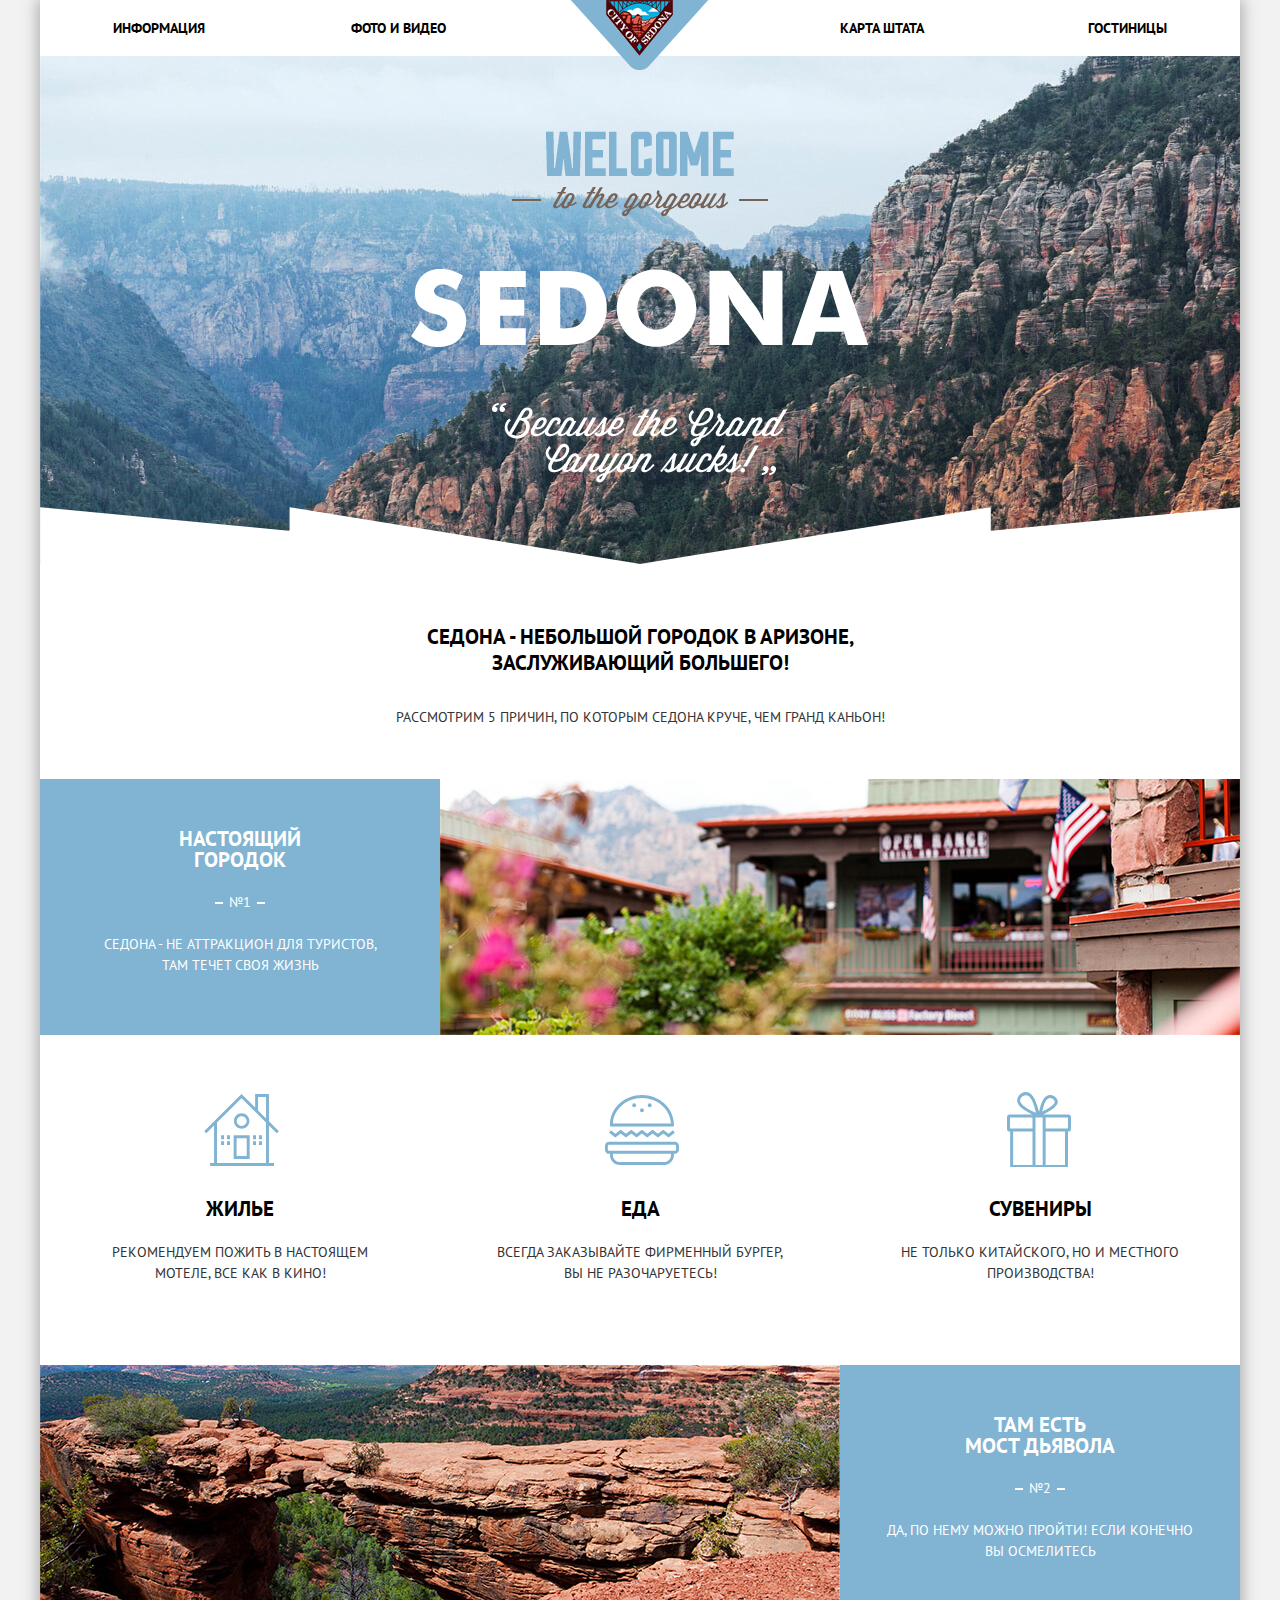
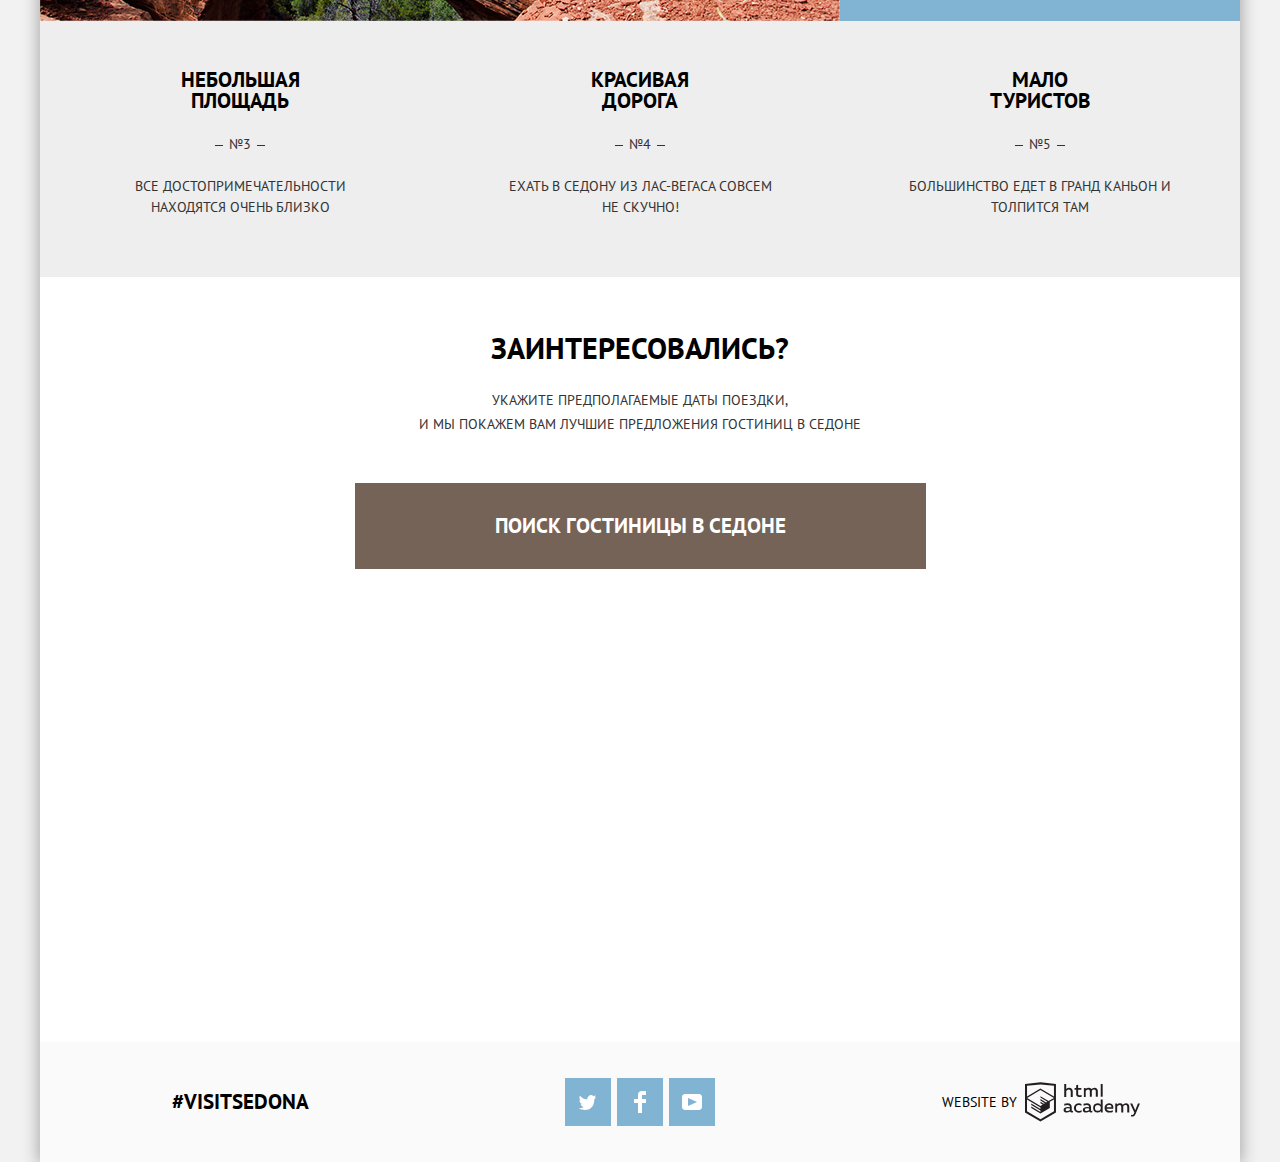
==== commit 57f974d0: "Финальные исправления" ====
--- a/index.html
+++ b/index.html
@@ -4,8 +4,8 @@
     <meta charset="utf-8">
     <title>Sedona</title>
     <link href="https://fonts.googleapis.com/css?family=PT+Sans:400,700&amp;subset=cyrillic" rel="stylesheet">
-    <link href="css/normalize.css" rel="stylesheet">
-    <link href="css/style.css" rel="stylesheet">
+    <link href="css/normalize-min.css" rel="stylesheet">
+    <link href="css/style-min.css" rel="stylesheet">
   </head>
   <body>
     <div class="container">
@@ -29,7 +29,7 @@
             <img src="img/name-sedona.png" width="458" height="352" alt="Sedona">
           </div>
           <div class="description-container">
-            <strong class="city-description">Седона - небольшой городок в Аризоне, заслуживающий большего!</strong>
+            <p class="city-description"><strong>Седона - небольшой городок в Аризоне, заслуживающий большего!</strong></p>
             <p class="features-description">Рассмотрим 5 причин, по которым Седона круче, чем Гранд Каньон!</p>
           </div>
         </section>
@@ -39,7 +39,7 @@
             <li class="feature-item-wrapper">
               <div class="feature-item feature-item-large">
                 <h3>Настоящий <br> городок</h3>
-                <span>-№1-</span>
+                <p class="number">№1</p>
                 <p>Седона - не аттракцион для туристов, там течет своя жизнь</p>
               </div>
               <div class="img-wrap"><img src="img/small-town.jpg" width="800" height="401" alt="Маленький городок"></div>
@@ -65,7 +65,7 @@
               <div class="img-wrap"><img src="img/devil-bridge.jpg" width="800" height="400" alt="Мост дьявола"></div>
               <div class="feature-item feature-item-large">
                 <h3>Там есть <br> мост дьявола</h3>
-                <span>-№2-</span>
+                <p class="number">№2</p>
                 <p>Да, по нему можно пройти! Если конечно вы осмелитесь</p>
               </div>
             </li>
@@ -73,17 +73,17 @@
               <ul class="features-list-small">
                 <li class="feature-item feature-item-small">
                   <h3>Небольшая <br> площадь</h3>
-                  <span>-№3-</span>
+                  <p class="number">№3</p>
                   <p>Все достопримечательности находятся очень близко</p>
                 </li>
                 <li class="feature-item feature-item-small">
                   <h3>Красивая <br> дорога</h3>
-                  <span>-№4-</span>
+                  <p class="number">№4</p>
                   <p>Ехать в Седону из Лас-Вегаса совсем не скучно!</p>
                 </li>
                 <li class="feature-item feature-item-small">
                   <h3>Мало <br> туристов</h3>
-                  <span>-№5-</span>
+                  <p class="number">№5</p>
                   <p>Большинство едет в Гранд Каньон и толпится там</p>
                 </li>
               </ul>
@@ -167,6 +167,6 @@
         </div>
       </footer>
     </div>
-    <script src="js/script.js"></script>
+    <script src="js/script-min.js"></script>
   </body>
 </html>
--- a/css/style-min.css
+++ b/css/style-min.css
@@ -0,0 +1 @@
+@-webkit-keyframes bounce{0%{-webkit-transform:translateY(-395px);transform:translateY(-395px);opacity:0}to{-webkit-transform:translateY(0);transform:translateY(0);opacity:1}}@keyframes bounce{0%{-webkit-transform:translateY(-395px);transform:translateY(-395px);opacity:0}to{-webkit-transform:translateY(0);transform:translateY(0);opacity:1}}@-webkit-keyframes shake{0%,to{-webkit-transform:translateX(0);transform:translateX(0)}10%,30%,50%,70%,90%{-webkit-transform:translateX(-10px);transform:translateX(-10px)}20%,40%,60%,80%{-webkit-transform:translateX(10px);transform:translateX(10px)}}@keyframes shake{0%,to{-webkit-transform:translateX(0);transform:translateX(0)}10%,30%,50%,70%,90%{-webkit-transform:translateX(-10px);transform:translateX(-10px)}20%,40%,60%,80%{-webkit-transform:translateX(10px);transform:translateX(10px)}}body{position:relative;margin:0;padding:0;font-family:"PT Sans",Arial,sans-serif;font-size:14px;line-height:21px;font-weight:400;color:#333;text-transform:uppercase;background-color:#f2f2f2}a{text-decoration:none}img{max-width:100%;height:auto}.visually-hidden:not(:focus):not(:active),input[type=checkbox].visually-hidden,input[type=radio].visually-hidden{position:absolute;width:1px;height:1px;margin:-1px;border:0;padding:0;white-space:nowrap;-webkit-clip-path:inset(100%);clip-path:inset(100%);clip:rect(0 0 0 0);overflow:hidden}.container{max-width:1200px;margin:0 auto;background-color:#fff;-webkit-box-shadow:0 0 15px 2px #a9a9a9;box-shadow:0 0 15px 2px #a9a9a9}.main-header{max-width:100%;margin:auto}.main-navigation{position:relative;line-height:26px;font-weight:700;color:#000;background-color:#fff}.main-header-logo{position:absolute;top:0;left:50%;z-index:1;width:138px;height:70px;margin-left:-69px}.site-navigation{display:-webkit-box;display:-ms-flexbox;display:flex;-webkit-box-pack:justify;-ms-flex-pack:justify;justify-content:space-between;max-width:1200px;margin:0 auto;padding:0;list-style:none}.site-navigation-item{min-width:73px;max-width:239px;padding:15px 73px}.site-navigation-item:nth-child(2){margin-right:auto}.site-navigation-item:nth-child(3){margin-right:18px}.site-navigation-item:nth-child(1) .site-navigation-item:nth-child(2){text-align:start}.site-navigation-item:nth-child(3) .site-navigation-item:nth-child(4){text-align:end}.site-navigation a{color:#000;text-align:center;-webkit-transition:all .1s linear;-o-transition:all .1s linear;transition:all .1s linear}.result-item h3:focus,.result-item h3:hover,.site-navigation a:focus,.site-navigation a:hover{color:#81b3d2}.result-item h3:active,.site-navigation a:active{color:rgba(0,0,0,.3)}.site-navigation-item-current a{color:#766357}.city-view{position:relative;width:100%;min-height:508px;padding:0;background-color:#766357;background-image:url(../img/index-sedona.jpg);background-position:0 -56px;background-repeat:no-repeat}.city-view img{margin:35px auto auto;padding:40px}.city-view::before{content:"";position:absolute;left:0;right:0;bottom:0;height:57px;background-image:url(../img/frame.png);background-position:0 0;background-repeat:no-repeat}.description{min-height:723px;text-align:center;line-height:26px;background-color:transparent}.description-container{position:relative;left:0;right:0;bottom:0;width:540px;margin:auto;padding:32px}.caption-container{width:540px;margin:auto;padding:30px}.description strong{display:block;margin:28px 0;font-size:21px;font-weight:700;color:#000}.features-list,.filters ul{margin:0;padding:0;list-style:none}.guideline-list{padding:0;list-style:none}.feature-item-wrapper,.features-list{display:-webkit-box;display:-ms-flexbox;display:flex;max-width:1200px}.features-list{-webkit-box-orient:vertical;-webkit-box-direction:normal;-ms-flex-direction:column;flex-direction:column}.feature-item-wrapper{-webkit-box-align:center;-ms-flex-align:center;align-items:center;padding:0;background-color:#81b3d2}.feature-item.feature-item-large{width:300px;min-height:195px;margin:0;padding:30px 50px;text-align:center;color:#fff;background-color:#81b3d2}.feature-item.feature-item-large:nth-of-type(2){width:320px;padding:30px 40px}.feature-item-wrapper .img-wrap{height:256px;width:800px;overflow:hidden}.feature-item-large h3{margin-top:18px;margin-bottom:22px;font-size:21px;font-weight:700;color:#fff;text-align:center}.guideline-list{display:-webkit-box;display:-ms-flexbox;display:flex;-webkit-box-pack:justify;-ms-flex-pack:justify;justify-content:space-between;-webkit-box-align:baseline;-ms-flex-align:baseline;align-items:baseline;width:100%;min-height:330px;margin:0;background-color:#fff}.guideline-item{position:relative;width:33.3333%;min-height:120px;padding:135px 50px 50px;text-align:center}.guideline-item-food::before,.guideline-item-housing::before,.guideline-item-souvenirs::before{content:"";position:absolute;top:95px;left:50%;width:75px;height:75px;margin:-36px;background-color:#fff;background-image:url(../img/svg/icon-1.svg);background-repeat:no-repeat;background-position:0 0}.guideline-item-food::before,.guideline-item-souvenirs::before{margin:-35px;background-image:url(../img/svg/icon-3.svg)}.guideline-item-souvenirs::before{margin:-38px -38px -38px -33px;background-image:url(../img/svg/icon-2.svg)}.feature-item-small h3,.guideline-item h4{margin-bottom:23px;font-size:21px;font-weight:700;color:#000}.feature-item{display:flex;flex-direction:column;align-items:center;text-align:center;background-color:#eee}.feature-item-small h3{margin-top:18px;text-align:center}.feature-item p{margin:21px 0}.feature-item .number{position:relative;margin:0}.feature-item .number::after,.feature-item .number::before{content:"";position:absolute;top:50%;width:8px;height:1.5px;background-color:#fff}.feature-item .number::before{left:-14px}.feature-item .number::after{right:-14px}.feature-item-small .number::after,.feature-item-small .number::before{background-color:#333}.features-list-small{display:-webkit-box;display:-ms-flexbox;display:flex;-webkit-box-pack:justify;-ms-flex-pack:justify;justify-content:space-between;width:100%;min-height:256px;padding:0;background-color:#eee;list-style:none}.feature-item-small{width:33.3333%;padding:30px 60px}.button,.search{text-align:center}.search{display:-webkit-box;display:-ms-flexbox;display:flex;-webkit-box-orient:vertical;-webkit-box-direction:normal;-ms-flex-direction:column;flex-direction:column;-webkit-box-pack:center;-ms-flex-pack:center;justify-content:center;-webkit-box-align:center;-ms-flex-align:center;align-items:center}.search b{display:block;margin:30px 0;font-size:30px;font-weight:700;color:#000}.search p{margin-bottom:17px;line-height:24px}.button{display:inline-block;vertical-align:middle;border:0;padding:10px 30px;font:inherit;font-weight:700;color:#fff;text-transform:uppercase;-webkit-transition:all .1s linear;-o-transition:all .1s linear;transition:all .1s linear;background-color:#81b3d2}.button:focus,.button:hover{background-color:#669ec0}.button:active{color:rgba(255,255,255,.3);background-color:#5496bd}.search-button{max-width:576px;padding:30px 140px;font-size:21px;line-height:26px;-webkit-transition:all .1s linear;-o-transition:all .1s linear;transition:all .1s linear;background-color:#766357}.search-button:focus,.search-button:hover{background-color:#604e43}.search-button:active{color:rgba(255,255,255,.3);background-color:#503e33}.map{max-width:1200px;height:593px;overflow:hidden}.map,.map iframe{position:relative}.map p{margin:0;background-color:#857871}.modal{position:absolute;top:0;left:50%;max-width:568px;margin-left:-284px;background-color:#fff}.js .modal-search{visibility:hidden;opacity:0}.js .modal-show,.no-js .modal-search{visibility:visible;opacity:1}.js .modal-show{-webkit-animation:bounce .7s;animation:bounce .7s}.js .modal-error{-webkit-animation:shake .6s;animation:shake .6s}.hotel-search,.search-option{display:-webkit-box;display:-ms-flexbox;display:flex;-webkit-box-pack:justify;-ms-flex-pack:justify;justify-content:space-between}.hotel-search{-ms-flex-wrap:wrap;flex-wrap:wrap;padding:56px}.search-option{position:relative;-webkit-box-align:center;-ms-flex-align:center;align-items:center;color:#000;line-height:26px;font-weight:700}.search-input{-webkit-box-flex:1;-ms-flex-positive:1;flex-grow:1;width:inherit;height:35px;border:2px solid #f2f2f2;font:inherit;color:#000;text-transform:uppercase;-webkit-transition:all .1s linear;-o-transition:all .1s linear;transition:all .1s linear;outline:0;background-color:#f2f2f2}.search-input:hover{border:2px solid #ebebeb;background-color:#ebebeb}.search-input:focus{border:2px solid #ebebeb;background-color:#fff}.search-input:active{border:2px solid #ebebeb}.search-option-large{width:100%;max-height:40px;margin:0 0 32px}.search-option-small{min-width:182px;max-height:40px;margin:0 0 32px}.search-option-large input,.search-option-small input{-webkit-box-sizing:border-box;box-sizing:border-box;width:346px;padding:10px 50px 10px 10px}.search-option-small input{width:115px;padding:10px 50px}.search-option-large svg{position:absolute;right:10px;top:7px}.search-option-large svg path{fill:#a9a9a9;-webkit-transition:all .1s linear;-o-transition:all .1s linear;transition:all .1s linear}.search-option-large input:focus~svg path,.search-option-large input:hover~svg path{fill:#000}.search-option-large input:active~svg path{fill:#81b3d2}.label-row,.search-row{display:-webkit-box;display:-ms-flexbox;display:flex;-webkit-box-pack:justify;-ms-flex-pack:justify;justify-content:space-between;-webkit-box-align:center;-ms-flex-align:center;align-items:center}.search-row{width:100%}.label-row{position:relative}.search-name{margin-right:15px}.search-option-small:first-of-type .search-name{margin-right:40px}.number-btn{position:absolute;top:0;width:30px;height:100%;border:0;background-color:inherit}.number-btn::before{content:"";position:absolute;top:17px;left:6px;width:11px;height:3px;background-color:#a9a9a9}.number-btn.minus::before{left:13px}.number-btn.plus::after{content:"";position:absolute;top:13px;left:10px;width:3px;height:11px;background-color:#a9a9a9}.number-btn.minus{left:0}.number-btn.plus{right:0}.search-option-small .number-btn:focus::after,.search-option-small .number-btn:focus::before,.search-option-small .number-btn:hover::after,.search-option-small .number-btn:hover::before{background-color:#000}.search-option-small .number-btn:active::after,.search-option-small .number-btn:active::before{background-color:#81b3d2}.search-button-submit{width:100%;margin-top:23px;padding:17px;line-height:26px;font-size:21px}.main-footer{display:-webkit-box;display:-ms-flexbox;display:flex;-webkit-box-pack:justify;-ms-flex-pack:justify;justify-content:space-between;-webkit-box-align:center;-ms-flex-align:center;align-items:center;max-width:1200px;padding:33px 80px;color:#000;line-height:26px;background-color:rgba(250,250,250,.9)}.main-footer.index-footer{position:absolute;right:0;left:0;bottom:0;-webkit-box-sizing:border-box;box-sizing:border-box;width:100%;margin:auto}.footer-visit{display:block;margin:0 0 0 52px;font-size:21px;text-align:center}.footer-social{display:-webkit-box;display:-ms-flexbox;display:flex;-webkit-box-pack:justify;-ms-flex-pack:justify;justify-content:space-between;min-width:150px;margin:0 -28px 0 -6px;padding:0;list-style:none;text-align:center}.social-item{margin-left:6px}.footer-copyright{display:-webkit-box;display:-ms-flexbox;display:flex;-webkit-box-pack:justify;-ms-flex-pack:justify;justify-content:space-between;-webkit-box-align:center;-ms-flex-align:center;align-items:center;width:198px;margin:0 20px 0 0}.footer-copyright a{line-height:0}.logo-htmlacademy,.social-button,.social-icon{-webkit-transition:all .1s linear;-o-transition:all .1s linear;transition:all .1s linear}.social-button{display:-webkit-box;display:-ms-flexbox;display:flex;-webkit-box-align:center;-ms-flex-align:center;align-items:center;-webkit-box-pack:center;-ms-flex-pack:center;justify-content:center;width:46px;height:48px;padding:0}.logo-htmlacademy,.social-icon{fill:#fff}.social-button:active .social-icon{fill:rgba(255,255,255,.3)}.logo-htmlacademy{fill:#231f20}.logo-htmlacademy:focus,.logo-htmlacademy:hover{fill:#81b3d2}.logo-htmlacademy:active{fill:#bdbbbc}.filters{width:100%;max-height:218px;color:#fff;background-color:#766357;background-image:url(../img/background-sedona.jpg);background-position:top center;background-repeat:no-repeat}.filters-wrapper{display:-webkit-box;display:-ms-flexbox;display:flex;-webkit-box-pack:justify;-ms-flex-pack:justify;justify-content:space-between;-webkit-box-align:start;-ms-flex-align:start;align-items:flex-start;padding:28px 73px}.filters fieldset{margin:0;border:0;padding:0}.filters fieldset:nth-child(1){margin-right:120px}.filters fieldset:nth-child(2){margin-right:auto}.filters legend{margin-bottom:20px;margin-top:5px;font-size:16px;font-weight:700}.filter-range legend{margin-bottom:9px}.filters label{cursor:pointer}.filter-option{margin-bottom:25px;margin-top:5px}.checkbox-label{position:relative;padding-left:40px}.checkbox-label input[type=checkbox]+.checkbox-indicator{position:absolute;top:-5px;left:0;width:25px;height:25px;background-image:url(../img/svg/checkbox-off.svg);background-position:0 0;background-repeat:no-repeat}.checkbox-label input[type=checkbox]:checked+.checkbox-indicator{position:absolute;top:-5px;left:0;width:25px;height:25px;background-image:url(../img/svg/checkbox-on.svg);background-position:0 0;background-repeat:no-repeat}.checkbox-label input[type=checkbox]:focus+.checkbox-indicator{outline-color:#4d90fe;outline-offset:-2px;outline-style:auto;outline-width:5px}.checkbox-label input[type=checkbox]:disabled+.checkbox-indicator{position:absolute;top:-5px;left:0;width:25px;height:25px;background-image:url(../img/svg/checkbox-off-disabled.svg);background-position:0 0;background-repeat:no-repeat}.checkbox-label input[type=checkbox]:checked:disabled+.checkbox-indicator{position:absolute;top:-5px;left:0;width:25px;height:25px;background-image:url(../img/svg/checkbox-on-disabled.svg);background-position:0 0;background-repeat:no-repeat}.filter-range{font-weight:400;background-color:transparent}.price-controls{position:relative;height:34px;margin-bottom:20px;border:2px solid #fff;border-radius:2px;font-size:0;line-height:normal}.price-controls::after{content:"";position:absolute;top:50%;left:50%;width:2px;height:22px;background:#fff;-webkit-transform:translate(-50%,-50%);-ms-transform:translate(-50%,-50%);transform:translate(-50%,-50%)}.price-controls label{display:inline-block;font-size:14px;line-height:38px;vertical-align:top;cursor:pointer}.price-controls .min-price{width:90px;padding-left:66px}.price-controls .max-price{width:90px;padding-left:52px;padding-right:15px}.price-controls input{width:50px;margin:0;color:inherit;font:inherit;background:0 0;border:0}.range-controls{position:relative;margin-bottom:32px}.range-controls .scale{height:2px;background:rgba(255,255,255,.3)}.range-controls .bar{width:80%;height:2px;background:#fff}.range-toggle{position:absolute;top:-9px;width:4px;height:4px;background:#ababab;border:8px solid #fff;border-radius:50%;-webkit-box-shadow:0 2px 1px 0 rgba(0,1,1,.2);box-shadow:0 2px 1px 0 rgba(0,1,1,.2);cursor:pointer}.range-toggle:hover{background:#1c4f80}.range-toggle-min{left:0}.range-toggle-max{left:80%}.filter-input{font:inherit;color:#fff;background-color:transparent}.filter-input-checkbox:disabled{color:#6a6a6a}.filter-button{display:block;margin-left:85px;padding:6px 33px;font-size:14px;line-height:20px;color:#fff;text-transform:uppercase;background:0 0;border:2px solid #fff;border-radius:2px;cursor:pointer}.filter-button:focus,.filter-button:hover{color:#000;background-color:#fff}.sorting{display:-webkit-box;display:-ms-flexbox;display:flex;-ms-flex-pack:distribute;justify-content:space-around;-webkit-box-align:baseline;-ms-flex-align:baseline;align-items:baseline;max-width:1200px;padding:8px 72px;border-bottom:1px solid rgba(0,0,0,.3)}.sort{min-width:80px;margin-right:auto;padding:0 15px;font-size:12px;line-height:18px}.sorting-results{min-width:118px;padding:0 30px 0 0;line-height:26px;font-size:21px;color:#000}.sorting-list{display:-webkit-box;display:-ms-flexbox;display:flex;-webkit-box-pack:justify;-ms-flex-pack:justify;justify-content:space-between;-webkit-box-align:center;-ms-flex-align:center;align-items:center;width:100%;margin-left:20px;padding:0}.sorting-item{padding-right:33px}.sorting-item:nth-child(3){margin-right:auto}.sorting-item:nth-child(4),.sorting-item:nth-child(5){padding:0 4px}.sorting-icon{fill:rgba(0,0,0,.3);-webkit-transition:all .1s linear;-o-transition:all .1s linear;transition:all .1s linear}.sorting-icon:focus,.sorting-icon:hover{fill:#000}.sorting-icon-current,.sorting-icon:active{fill:#81b3d2}.sorting-item a{line-height:18px;font-size:12px;color:rgba(0,0,0,.3);-webkit-text-decoration:underline dotted #81b3d2;text-decoration:underline dotted #81b3d2;-webkit-transition:all .1s linear;-o-transition:all .1s linear;transition:all .1s linear}.sorting-item a:focus,.sorting-item a:hover{color:#81b3d2;-webkit-text-decoration:underline dotted #81b3d2;text-decoration:underline dotted #81b3d2}.sorting-item a:active{color:#000;text-decoration:none}.sorting-item-current a{color:#81b3d2;text-decoration:none}.results-list,.sorting-list{list-style:none}.result-item,.results-list{-webkit-box-pack:justify;-ms-flex-pack:justify;justify-content:space-between;-webkit-box-align:center;-ms-flex-align:center;align-items:center}.results-list{display:-webkit-box;display:-ms-flexbox;display:flex;-webkit-box-orient:vertical;-webkit-box-direction:normal;-ms-flex-direction:column;flex-direction:column;max-width:1200px;min-height:450px;margin:0;padding:0 72px}.result-item{width:100%;border-bottom:1px solid rgba(0,0,0,.3);padding:27px 72px}.rate-wrap,.result-item,.result-wrap,.text-wrapper{display:-webkit-box;display:-ms-flexbox;display:flex}.result-wrap{-webkit-box-orient:vertical;-webkit-box-direction:normal;-ms-flex-direction:column;flex-direction:column;-webkit-box-align:start;-ms-flex-align:start;align-items:flex-start;width:280px;margin-left:30px;margin-right:auto;padding:0}.result-wrap a{margin-bottom:5px}.result-item h3{margin:0;padding:0;font-weight:700;font-size:21px;line-height:26px;color:#000;-webkit-transition:all .1s linear;-o-transition:all .1s linear;transition:all .1s linear}.result-item .rate{color:#666;background-color:#f2f2f2}.rate-wrap,.text-wrapper{-webkit-box-pack:justify;-ms-flex-pack:justify;justify-content:space-between}.text-wrapper{margin:0 0 13px;min-width:176px}.text-wrapper span{min-width:116px}.rate-wrap{-webkit-box-orient:vertical;-webkit-box-direction:normal;-ms-flex-direction:column;flex-direction:column;-webkit-box-align:end;-ms-flex-align:end;align-items:flex-end;min-width:105px;height:95px}.rate{padding:5px 15px}.stars{display:-webkit-box;display:-ms-flexbox;display:flex}.star{content:"";width:19px;height:19px;margin-left:5px;background-color:#fff;background-image:url(../img/svg/star.svg);background-repeat:no-repeat;background-position:0 0}.button-wrapper{display:-webkit-box;display:-ms-flexbox;display:flex;-webkit-box-pack:justify;-ms-flex-pack:justify;justify-content:space-between;margin:0}.button-booking{margin-left:7px;background-color:#766357;-webkit-transition:all .1s linear;-o-transition:all .1s linear;transition:all .1s linear}.button-booking,.button-more{padding:3px 16px}.button-booking:focus,.button-booking:hover{background-color:#604e43}.button-booking:active{color:#857871;background-color:#503e33}